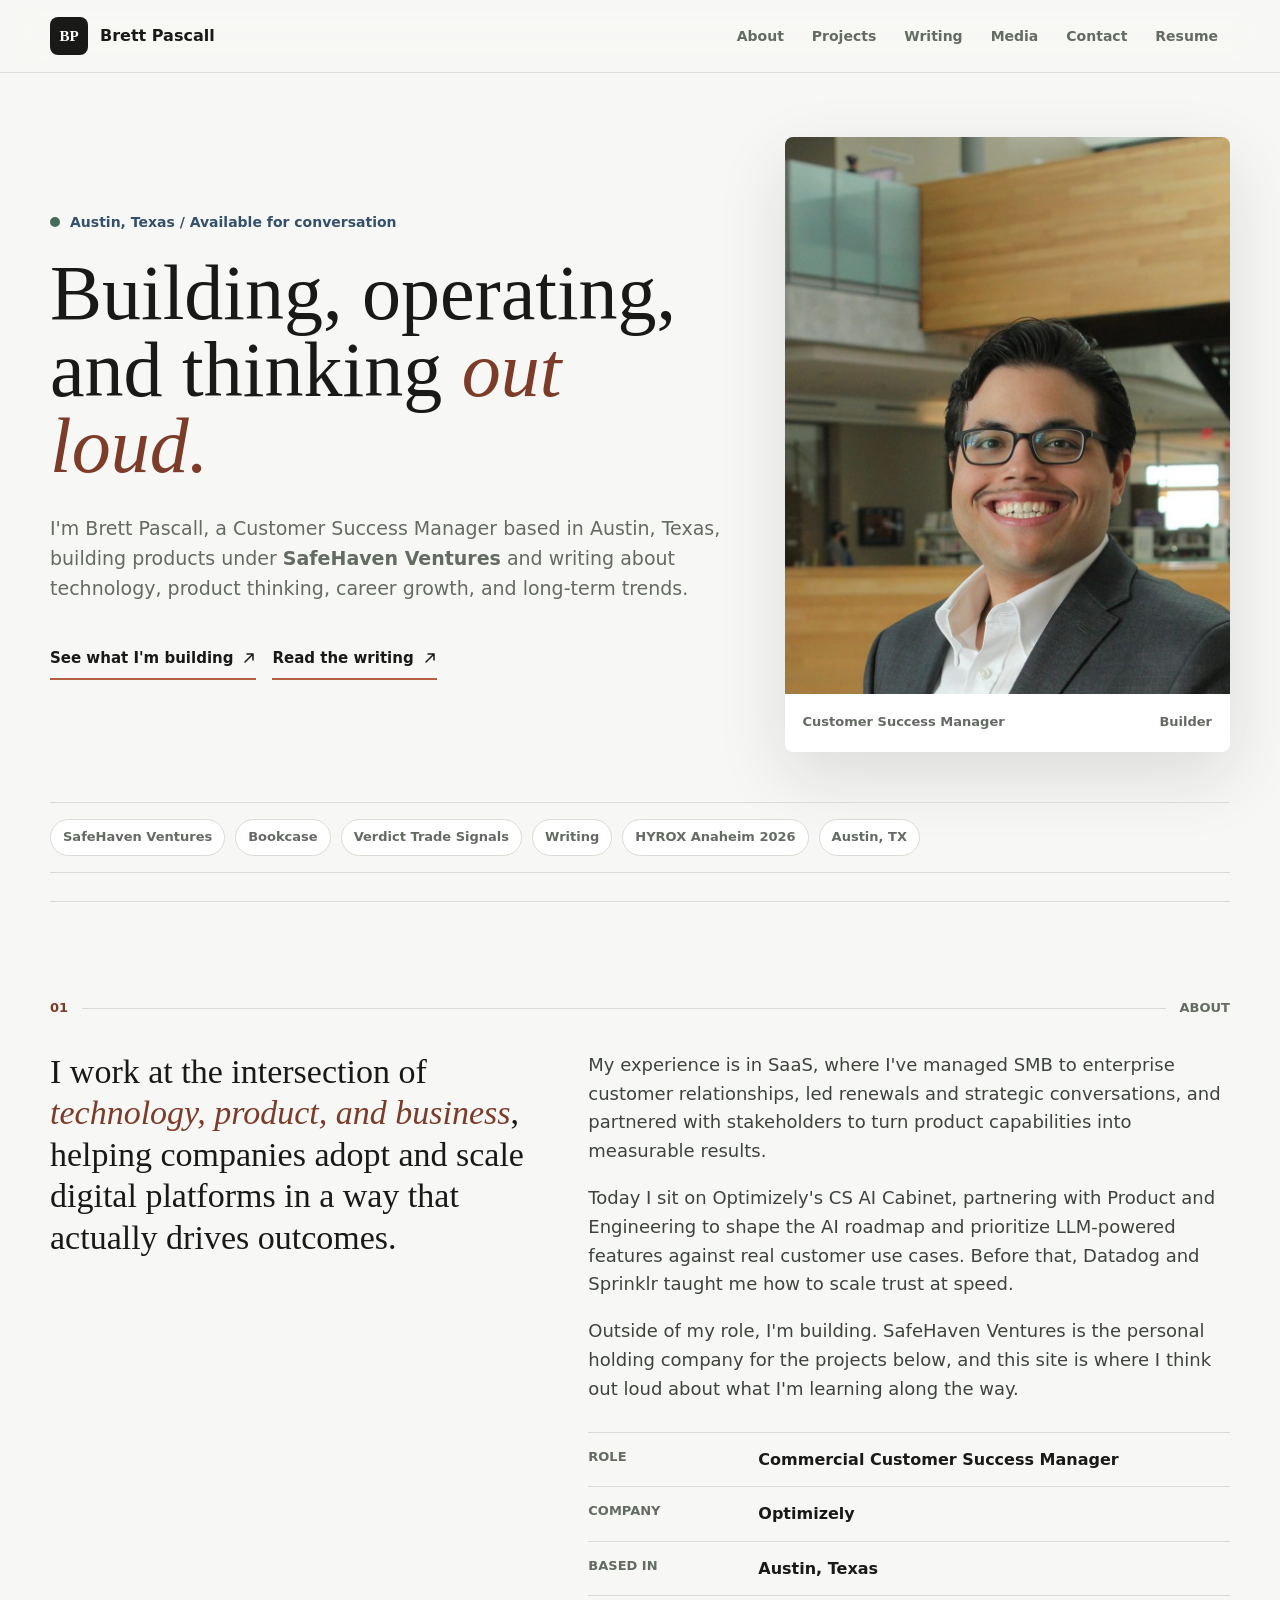
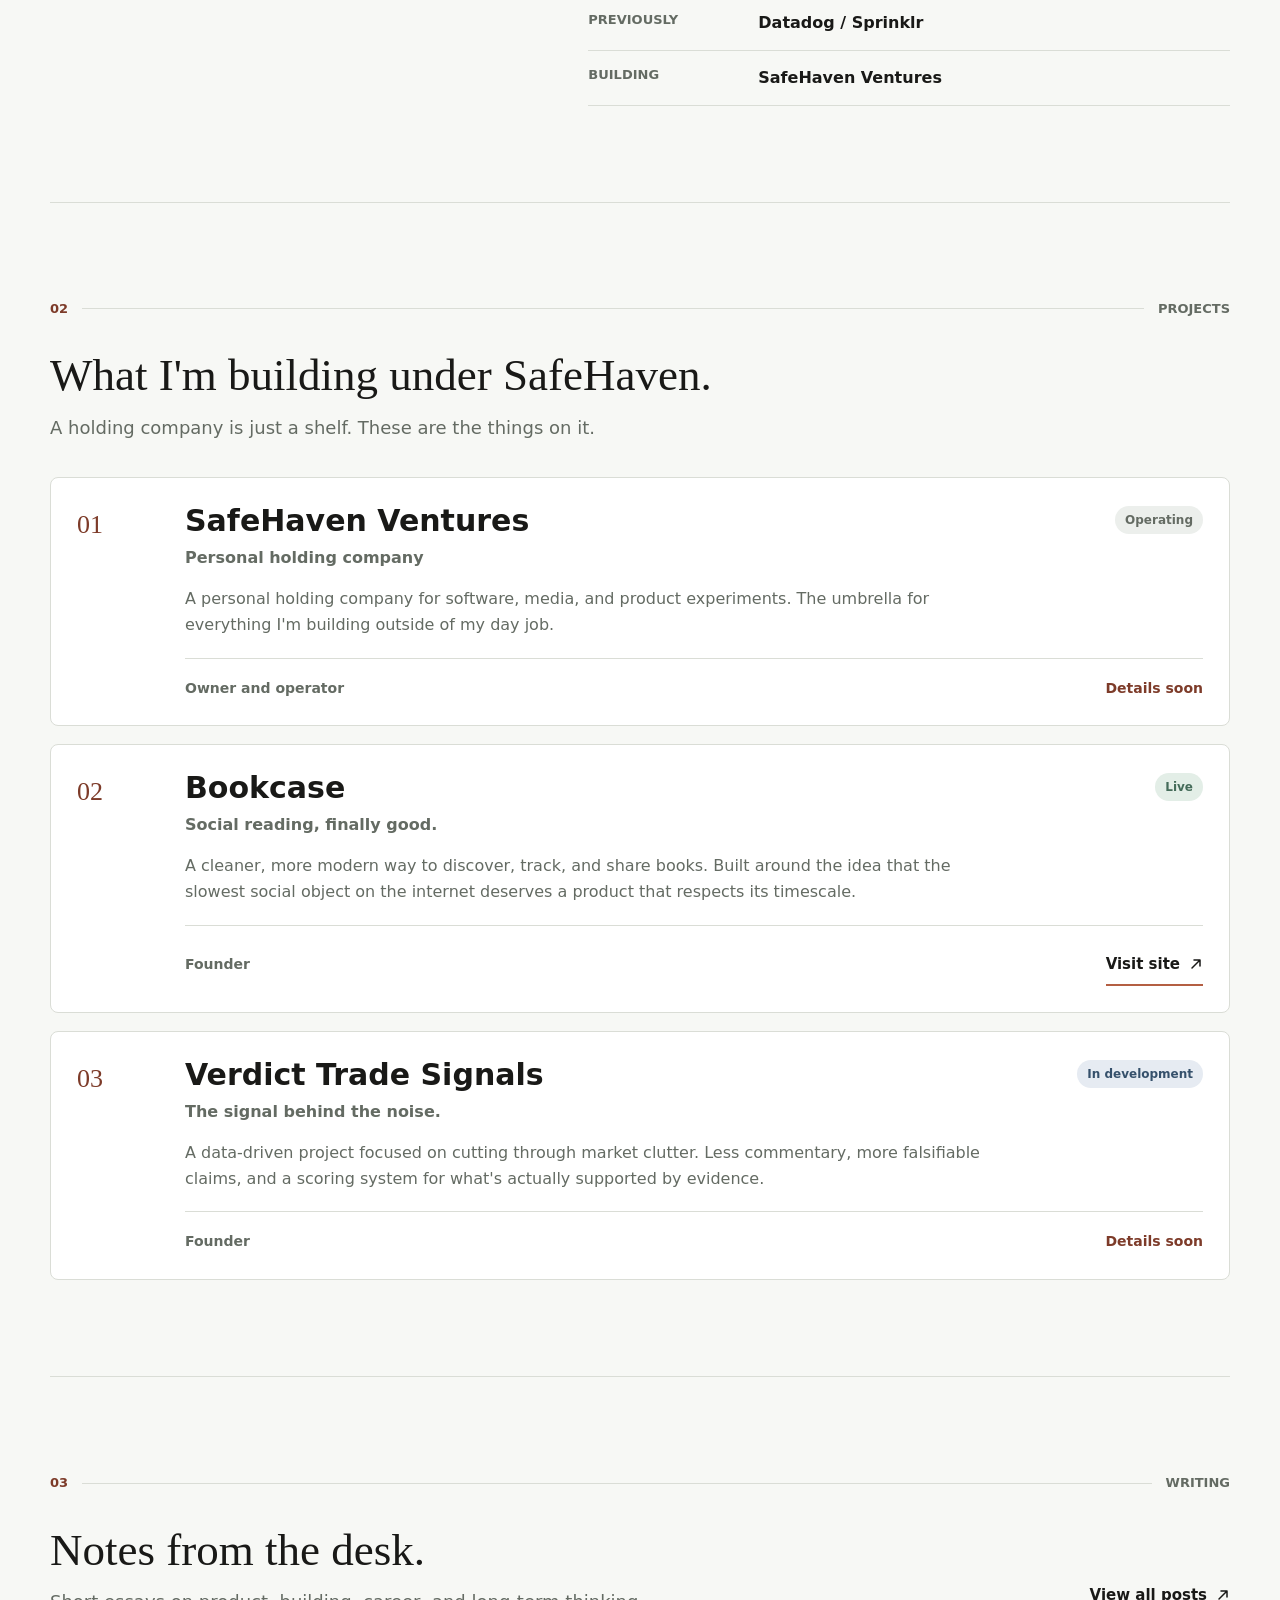
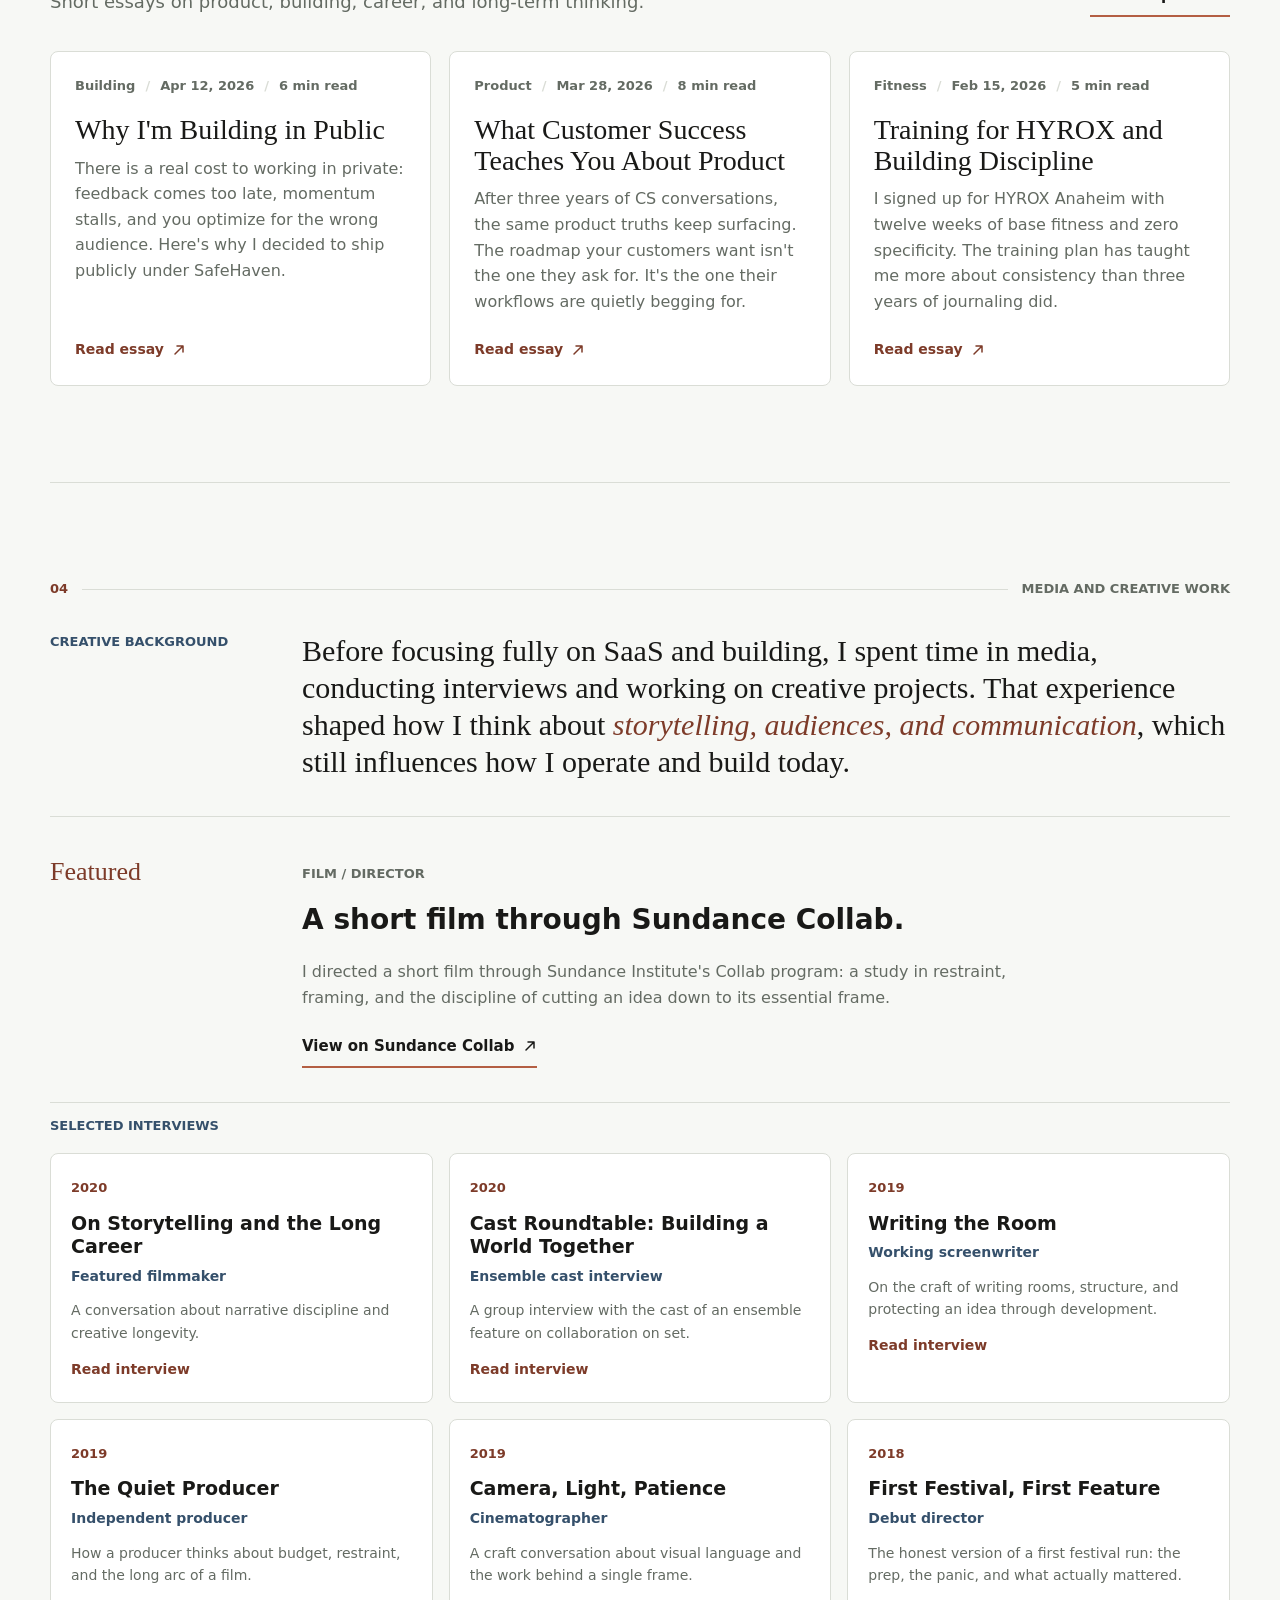
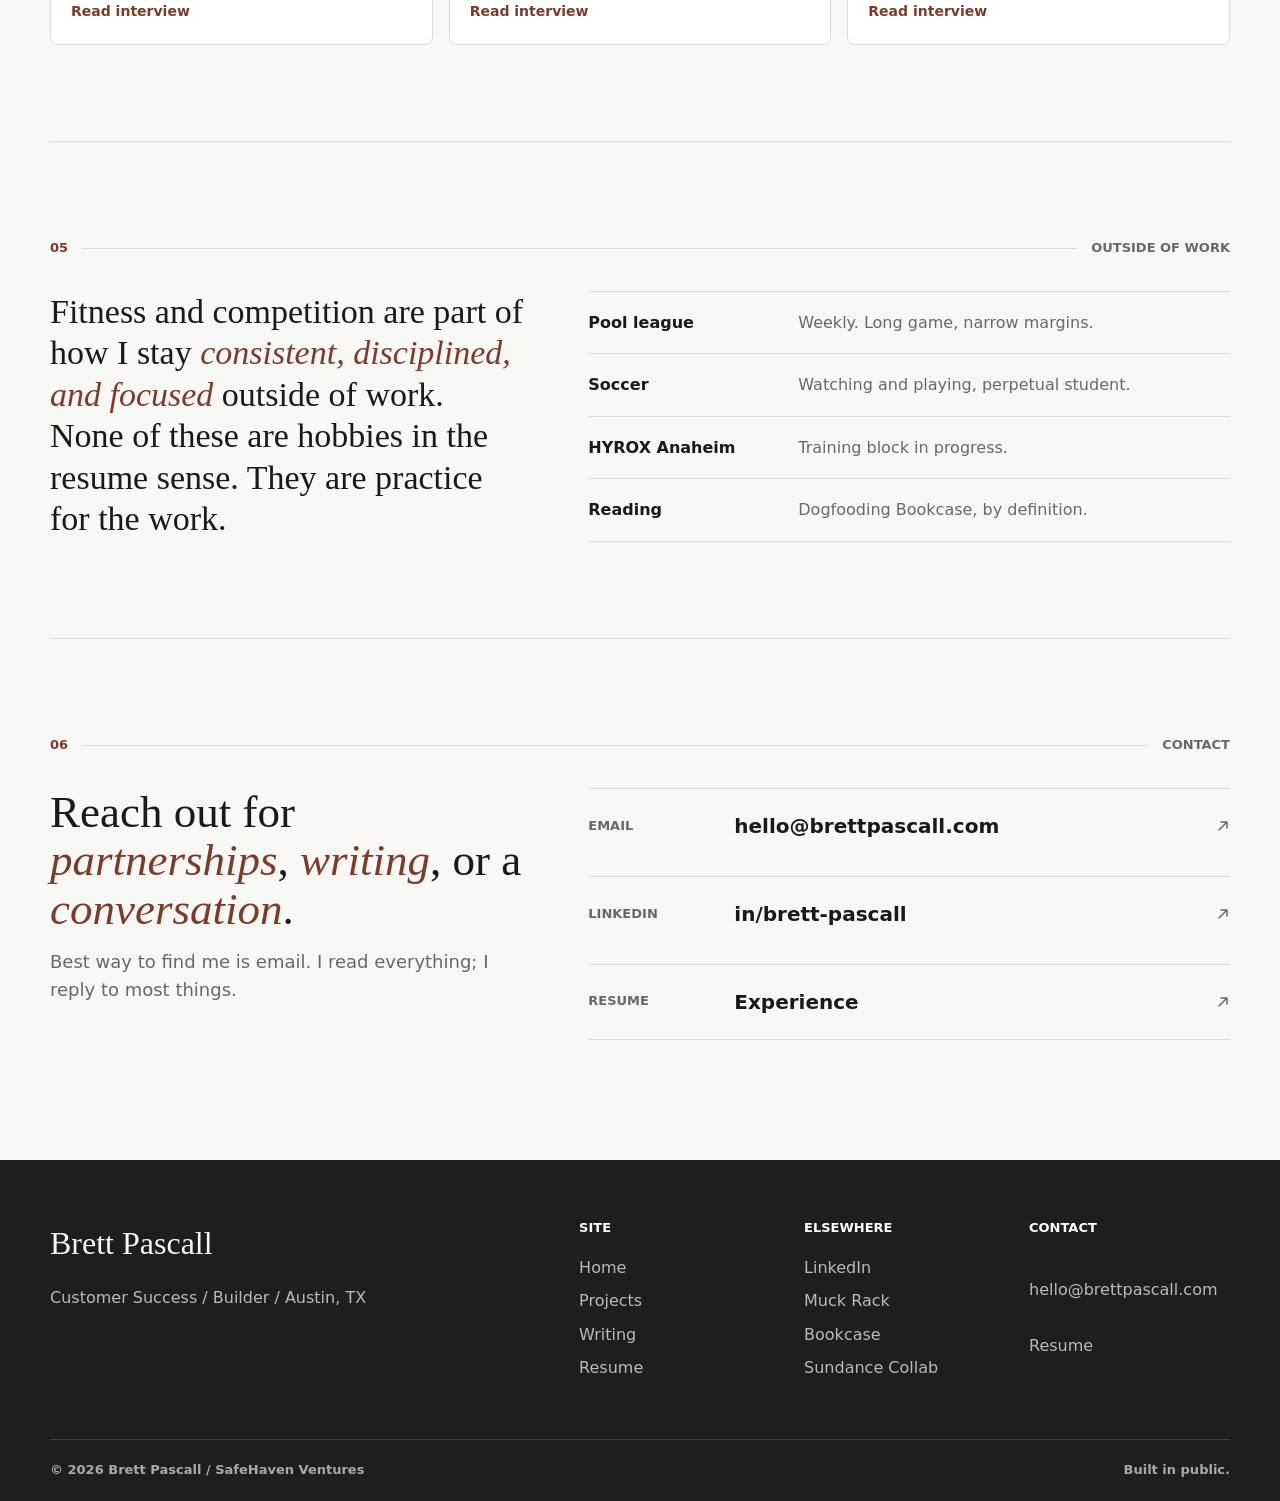
==== public/index.html @ 5b0db355 "fix portrait resume and blog workflow" ====
<!doctype html>
<html lang="en">
  <head>
    <meta charset="utf-8">
    <meta name="viewport" content="width=device-width, initial-scale=1">
    <title>Brett Pascall</title>
    <meta name="description" content="Brett Pascall is a Customer Success Manager, builder, and writer in Austin, Texas.">
    <link rel="canonical" href="https://brettpascall.com/">
    <meta property="og:title" content="Brett Pascall">
    <meta property="og:description" content="Building, operating, and thinking out loud.">
    <meta property="og:type" content="website">
    <meta property="og:url" content="https://brettpascall.com/">
    <meta property="og:image" content="https://brettpascall.com/assets/brett-portrait.jpg">
    <meta name="twitter:card" content="summary_large_image">
    <link rel="icon" href="data:image/svg+xml,%3Csvg xmlns='http://www.w3.org/2000/svg' viewBox='0 0 64 64'%3E%3Crect width='64' height='64' rx='14' fill='%231d1b18'/%3E%3Ctext x='32' y='39' text-anchor='middle' font-family='Georgia,serif' font-size='24' fill='%23fff'%3EBP%3C/text%3E%3C/svg%3E">
    <link rel="stylesheet" href="styles.css">
  </head>
  <body>
    <div id="app"></div>
    <script src="js/data.js"></script>
    <script src="js/site.js"></script>
  </body>
</html>
---- public/styles.css ----
:root {
  --bg: #f7f8f5;
  --ink: #191917;
  --muted: #646b63;
  --soft: #ecefec;
  --line: #daddd6;
  --surface: #ffffff;
  --accent: #b45f43;
  --accent-dark: #7d3b29;
  --green: #456c5a;
  --blue: #35506b;
  --shadow: 0 24px 70px rgba(25, 25, 23, 0.12);
  color-scheme: light;
}

* {
  box-sizing: border-box;
}

html {
  scroll-behavior: smooth;
}

body {
  margin: 0;
  background: var(--bg);
  color: var(--ink);
  font-family: Inter, ui-sans-serif, system-ui, -apple-system, BlinkMacSystemFont, "Segoe UI", sans-serif;
  font-size: 16px;
  line-height: 1.6;
  text-rendering: optimizeLegibility;
}

a {
  color: inherit;
  text-decoration: none;
}

img {
  display: block;
  max-width: 100%;
}

button {
  font: inherit;
}

em {
  color: var(--accent-dark);
  font-family: Georgia, "Times New Roman", serif;
  font-style: italic;
}

.site-nav {
  position: sticky;
  top: 0;
  z-index: 20;
  background: rgba(247, 248, 245, 0.88);
  border-bottom: 1px solid rgba(218, 221, 214, 0.86);
  backdrop-filter: blur(18px);
}

.site-nav__inner {
  width: min(1180px, calc(100% - 32px));
  min-height: 72px;
  margin: 0 auto;
  display: flex;
  align-items: center;
  justify-content: space-between;
  gap: 24px;
}

.brand {
  display: inline-flex;
  align-items: center;
  gap: 12px;
  font-weight: 800;
}

.brand__mark {
  width: 38px;
  height: 38px;
  display: grid;
  place-items: center;
  border-radius: 8px;
  background: var(--ink);
  color: white;
  font-family: Georgia, "Times New Roman", serif;
  font-size: 15px;
}

.brand__name {
  white-space: nowrap;
}

.site-nav__links {
  display: flex;
  align-items: center;
  justify-content: flex-end;
  gap: 4px;
  flex-wrap: wrap;
}

.site-nav__links a {
  min-height: 36px;
  display: inline-flex;
  align-items: center;
  border-radius: 8px;
  padding: 0 12px;
  color: var(--muted);
  font-size: 14px;
  font-weight: 700;
}

.site-nav__links a:hover,
.site-nav__links a:focus-visible {
  color: var(--ink);
  background: var(--soft);
  outline: none;
}

.hero {
  width: min(1180px, calc(100% - 32px));
  min-height: calc(100vh - 72px);
  margin: 0 auto;
  padding: 64px 0 28px;
  display: flex;
  flex-direction: column;
  justify-content: space-between;
  gap: 48px;
}

.hero__grid {
  display: grid;
  grid-template-columns: minmax(0, 1.1fr) minmax(300px, 0.72fr);
  gap: 54px;
  align-items: center;
}

.hero__copy {
  max-width: 760px;
}

.hero__eyebrow {
  display: inline-flex;
  align-items: center;
  gap: 10px;
  margin: 0 0 22px;
  color: var(--blue);
  font-size: 14px;
  font-weight: 800;
}

.hero__eyebrow span:first-child {
  width: 10px;
  height: 10px;
  border-radius: 999px;
  background: var(--green);
}

.hero h1 {
  margin: 0;
  max-width: 820px;
  font-family: Georgia, "Times New Roman", serif;
  font-size: 78px;
  line-height: 0.98;
  font-weight: 500;
}

.hero__sub {
  max-width: 680px;
  margin: 28px 0 0;
  color: var(--muted);
  font-size: 19px;
}

.hero__cta,
.project__foot,
.section__head--row {
  display: flex;
  align-items: center;
  gap: 16px;
  flex-wrap: wrap;
}

.hero__cta {
  margin-top: 34px;
}

.arrow-link {
  min-height: 42px;
  display: inline-flex;
  align-items: center;
  gap: 9px;
  border-bottom: 2px solid var(--accent);
  color: var(--ink);
  font-size: 15px;
  font-weight: 800;
}

.arrow-link svg {
  flex: 0 0 auto;
  transition: transform 150ms ease;
}

.arrow-link:hover svg,
.arrow-link:focus-visible svg {
  transform: translate(2px, -2px);
}

.portrait {
  margin: 0;
  border-radius: 8px;
  overflow: hidden;
  background: var(--surface);
  box-shadow: var(--shadow);
}

.portrait img {
  width: 100%;
  aspect-ratio: 4 / 5;
  object-fit: cover;
  object-position: center;
}

.portrait figcaption {
  min-height: 58px;
  display: flex;
  align-items: center;
  justify-content: space-between;
  gap: 12px;
  padding: 0 18px;
  color: var(--muted);
  font-size: 13px;
  font-weight: 800;
}

.hero__ticker {
  display: flex;
  align-items: center;
  gap: 10px;
  flex-wrap: wrap;
  border-top: 1px solid var(--line);
  border-bottom: 1px solid var(--line);
  padding: 16px 0;
}

.hero__ticker span {
  border-radius: 999px;
  background: var(--surface);
  border: 1px solid var(--line);
  padding: 7px 12px;
  color: var(--muted);
  font-size: 13px;
  font-weight: 800;
}

.section,
.page {
  width: min(1180px, calc(100% - 32px));
  margin: 0 auto;
}

.section {
  padding: 96px 0;
  border-top: 1px solid var(--line);
}

.section-label {
  display: grid;
  grid-template-columns: auto 1fr auto;
  align-items: center;
  gap: 14px;
  margin-bottom: 32px;
  color: var(--muted);
  font-size: 13px;
  font-weight: 900;
  text-transform: uppercase;
}

.section-label__index {
  color: var(--accent-dark);
}

.section-label__rule {
  height: 1px;
  background: var(--line);
}

.section__head {
  max-width: 780px;
  margin-bottom: 34px;
}

.section__head h2,
.contact h2 {
  margin: 0;
  font-family: Georgia, "Times New Roman", serif;
  font-size: 45px;
  line-height: 1.08;
  font-weight: 500;
}

.section__head p,
.contact p {
  margin: 14px 0 0;
  color: var(--muted);
  font-size: 18px;
}

.section__head--row {
  max-width: none;
  justify-content: space-between;
  align-items: flex-end;
}

.about__grid,
.outside__grid,
.contact__grid {
  display: grid;
  grid-template-columns: 0.85fr 1.15fr;
  gap: 64px;
}

.about__lede p,
.outside__lede p {
  margin: 0;
  font-family: Georgia, "Times New Roman", serif;
  font-size: 34px;
  line-height: 1.22;
}

.about__body p {
  margin: 0 0 18px;
  color: #3e433e;
  font-size: 18px;
}

.about__meta {
  margin: 28px 0 0;
  border-top: 1px solid var(--line);
}

.about__meta div {
  display: grid;
  grid-template-columns: 150px 1fr;
  gap: 20px;
  padding: 14px 0;
  border-bottom: 1px solid var(--line);
}

.about__meta dt {
  color: var(--muted);
  font-size: 13px;
  font-weight: 900;
  text-transform: uppercase;
}

.about__meta dd {
  margin: 0;
  font-weight: 700;
}

.projects__list {
  display: grid;
  gap: 18px;
}

.project {
  display: grid;
  grid-template-columns: 84px 1fr;
  gap: 24px;
  border: 1px solid var(--line);
  border-radius: 8px;
  background: var(--surface);
  padding: 26px;
}

.project__index {
  color: var(--accent-dark);
  font-family: Georgia, "Times New Roman", serif;
  font-size: 26px;
}

.project__head {
  display: flex;
  align-items: center;
  justify-content: space-between;
  gap: 16px;
  flex-wrap: wrap;
}

.project h3 {
  margin: 0;
  font-size: 30px;
  line-height: 1.1;
}

.project__tagline {
  margin: 8px 0 10px;
  color: var(--blue);
  font-weight: 900;
}

.project p {
  max-width: 820px;
  color: var(--muted);
}

.project__foot {
  justify-content: space-between;
  margin-top: 20px;
  padding-top: 18px;
  border-top: 1px solid var(--line);
  color: var(--muted);
  font-size: 14px;
  font-weight: 800;
}

.project__soon {
  color: var(--accent-dark);
}

.tag {
  display: inline-flex;
  align-items: center;
  min-height: 28px;
  border-radius: 999px;
  padding: 0 10px;
  background: var(--soft);
  color: var(--muted);
  font-size: 12px;
  font-weight: 900;
}

.tag--live {
  background: #e3eee7;
  color: var(--green);
}

.tag--wip {
  background: #e6ebf2;
  color: var(--blue);
}

.writing__list {
  display: grid;
  grid-template-columns: repeat(3, minmax(0, 1fr));
  gap: 18px;
}

.post-card {
  min-height: 300px;
  display: flex;
  flex-direction: column;
  border: 1px solid var(--line);
  border-radius: 8px;
  background: var(--surface);
  padding: 24px;
  transition: transform 160ms ease, box-shadow 160ms ease, border-color 160ms ease;
}

.post-card:hover,
.post-card:focus-visible {
  transform: translateY(-3px);
  border-color: rgba(180, 95, 67, 0.55);
  box-shadow: 0 18px 44px rgba(25, 25, 23, 0.11);
  outline: none;
}

.post-card__meta,
.post__meta,
.page__meta {
  display: flex;
  align-items: center;
  gap: 10px;
  flex-wrap: wrap;
  color: var(--muted);
  font-size: 13px;
  font-weight: 800;
}

.post-card__meta span:not(:last-child)::after,
.post__meta span:not(:last-child)::after,
.page__meta span:not(:last-child)::after {
  content: "/";
  margin-left: 10px;
  color: var(--line);
}

.post-card h3 {
  margin: 18px 0 10px;
  font-family: Georgia, "Times New Roman", serif;
  font-size: 28px;
  line-height: 1.1;
  font-weight: 500;
}

.post-card p {
  margin: 0;
  color: var(--muted);
}

.post-card__cta {
  display: inline-flex;
  align-items: center;
  gap: 8px;
  margin-top: auto;
  padding-top: 24px;
  color: var(--accent-dark);
  font-size: 14px;
  font-weight: 900;
}

.media__intro {
  display: grid;
  grid-template-columns: 220px 1fr;
  gap: 32px;
  margin-bottom: 36px;
}

.media__intro span,
.media__sublabel,
.media__eyebrow {
  color: var(--blue);
  font-size: 13px;
  font-weight: 900;
  text-transform: uppercase;
}

.media__intro p {
  margin: 0;
  font-family: Georgia, "Times New Roman", serif;
  font-size: 30px;
  line-height: 1.24;
}

.media__featured {
  display: grid;
  grid-template-columns: 220px 1fr;
  gap: 32px;
  border-top: 1px solid var(--line);
  border-bottom: 1px solid var(--line);
  padding: 34px 0;
}

.media__featured-mark {
  color: var(--accent-dark);
  font-family: Georgia, "Times New Roman", serif;
  font-size: 26px;
}

.media__featured h3 {
  margin: 4px 0 12px;
  font-size: 28px;
}

.media__featured p {
  max-width: 740px;
  color: var(--muted);
}

.media__grid {
  display: grid;
  grid-template-columns: repeat(3, minmax(0, 1fr));
  gap: 16px;
  margin-top: 16px;
}

.interview {
  border: 1px solid var(--line);
  border-radius: 8px;
  background: var(--surface);
  padding: 20px;
}

.interview span {
  color: var(--accent-dark);
  font-size: 13px;
  font-weight: 900;
}

.interview h4 {
  margin: 12px 0 6px;
  font-size: 19px;
  line-height: 1.25;
}

.interview p {
  margin: 0 0 12px;
  color: var(--muted);
  font-size: 14px;
}

.interview .interview__person {
  color: var(--blue);
  font-weight: 800;
}

.interview a {
  color: var(--accent-dark);
  font-size: 14px;
  font-weight: 900;
}

.outside__list {
  list-style: none;
  margin: 0;
  padding: 0;
  border-top: 1px solid var(--line);
}

.outside__list li {
  display: grid;
  grid-template-columns: 190px 1fr;
  gap: 20px;
  padding: 18px 0;
  border-bottom: 1px solid var(--line);
}

.outside__list span:first-child {
  font-weight: 900;
}

.outside__list span:last-child {
  color: var(--muted);
}

.contact {
  padding-bottom: 120px;
}

.contact__list {
  display: grid;
  gap: 12px;
}

.contact__list a {
  min-height: 76px;
  display: grid;
  grid-template-columns: 130px 1fr auto;
  align-items: center;
  gap: 16px;
  border-top: 1px solid var(--line);
  color: var(--muted);
}

.contact__list a:last-child {
  border-bottom: 1px solid var(--line);
}

.contact__list span {
  font-size: 13px;
  font-weight: 900;
  text-transform: uppercase;
}

.contact__list strong {
  color: var(--ink);
  font-size: 20px;
}

.page {
  min-height: 70vh;
  padding: 72px 0 110px;
}

.page__header,
.post__header {
  max-width: 860px;
  margin-bottom: 38px;
}

.page__crumb {
  margin: 0 0 18px;
  color: var(--muted);
  font-size: 14px;
  font-weight: 800;
}

.page__crumb a {
  color: var(--accent-dark);
}

.page__header h1,
.post__header h1 {
  margin: 0;
  font-family: Georgia, "Times New Roman", serif;
  font-size: 68px;
  line-height: 1;
  font-weight: 500;
}

.page__header > p:not(.page__crumb) {
  max-width: 720px;
  color: var(--muted);
  font-size: 20px;
}

.filters {
  display: flex;
  align-items: center;
  gap: 8px;
  flex-wrap: wrap;
  margin-bottom: 28px;
}

.filter {
  min-height: 38px;
  border: 1px solid var(--line);
  border-radius: 999px;
  background: var(--surface);
  color: var(--muted);
  padding: 0 14px;
  cursor: pointer;
  font-size: 14px;
  font-weight: 800;
}

.filter:hover,
.filter:focus-visible,
.filter.is-active {
  border-color: var(--accent);
  color: var(--ink);
  outline: none;
}

.filter.is-active {
  background: #fff4ef;
}

.post-list {
  display: grid;
  gap: 12px;
}

.post-row {
  display: grid;
  grid-template-columns: 150px 1fr 80px auto;
  align-items: center;
  gap: 24px;
  border: 1px solid var(--line);
  border-radius: 8px;
  background: var(--surface);
  padding: 22px;
}

.post-row:hover,
.post-row:focus-visible {
  border-color: rgba(180, 95, 67, 0.55);
  outline: none;
}

.post-row__date,
.post-row__time,
.post-row__main span {
  color: var(--muted);
  font-size: 13px;
  font-weight: 900;
}

.post-row__main h3 {
  margin: 4px 0 6px;
  font-size: 24px;
  line-height: 1.15;
}

.post-row__main p {
  margin: 0;
  color: var(--muted);
}

.page--post {
  max-width: 920px;
}

.page--resume {
  max-width: 1040px;
}

.resume-hero {
  max-width: 920px;
}

.resume-contact {
  display: flex;
  flex-wrap: wrap;
  gap: 10px;
  margin-top: 22px;
}

.resume-contact span,
.resume-contact a {
  display: inline-flex;
  align-items: center;
  min-height: 34px;
  border: 1px solid var(--line);
  border-radius: 999px;
  background: var(--surface);
  padding: 0 12px;
  color: var(--muted);
  font-size: 14px;
  font-weight: 800;
}

.resume-contact a:hover,
.resume-contact a:focus-visible {
  border-color: var(--accent);
  color: var(--ink);
  outline: none;
}

.resume-section {
  border-top: 1px solid var(--line);
  padding: 36px 0;
}

.resume-section h2 {
  margin: 0 0 22px;
  color: var(--accent-dark);
  font-size: 13px;
  font-weight: 900;
  letter-spacing: 0.08em;
  text-transform: uppercase;
}

.resume-timeline {
  display: grid;
  gap: 18px;
}

.resume-job,
.resume-card,
.resume-skills article {
  border: 1px solid var(--line);
  border-radius: 8px;
  background: var(--surface);
  padding: 22px;
}

.resume-job {
  display: grid;
  grid-template-columns: 1fr auto;
  gap: 18px 28px;
}

.resume-job h3,
.resume-card h3,
.resume-skills h3 {
  margin: 0;
  font-size: 22px;
  line-height: 1.2;
}

.resume-job p,
.resume-card p,
.resume-skills p {
  margin: 6px 0 0;
  color: var(--muted);
}

.resume-job__meta {
  display: flex;
  flex-direction: column;
  gap: 4px;
  min-width: 170px;
  color: var(--muted);
  font-size: 14px;
  font-weight: 800;
  text-align: right;
}

.resume-job ul {
  grid-column: 1 / -1;
  margin: 0;
  padding-left: 20px;
  color: #303530;
}

.resume-job li + li {
  margin-top: 8px;
}

.resume-grid {
  display: grid;
  grid-template-columns: 1fr 1fr;
  gap: 22px;
}

.resume-grid .resume-card + .resume-card {
  margin-top: 12px;
}

.resume-skills {
  display: grid;
  grid-template-columns: repeat(3, minmax(0, 1fr));
  gap: 14px;
}

.post__header {
  margin-left: auto;
  margin-right: auto;
  text-align: center;
}

.post__meta {
  justify-content: center;
  margin-top: 18px;
}

.post__body {
  border-top: 1px solid var(--line);
  border-bottom: 1px solid var(--line);
  padding: 42px 0;
}

.post__body p {
  max-width: 720px;
  margin: 0 auto 24px;
  color: #303530;
  font-family: Georgia, "Times New Roman", serif;
  font-size: 21px;
  line-height: 1.75;
}

.post__body .post__lede {
  color: var(--accent-dark);
  font-size: 25px;
  line-height: 1.48;
}

.post__signoff {
  max-width: 720px;
  margin: 36px auto 0;
  color: var(--muted);
  font-weight: 900;
}

.post__more {
  padding-top: 60px;
}

.site-footer {
  background: #1d1f1c;
  color: #f7f8f5;
}

.site-footer__inner {
  width: min(1180px, calc(100% - 32px));
  margin: 0 auto;
  padding: 58px 0;
  display: grid;
  grid-template-columns: 0.85fr 1.15fr;
  gap: 48px;
}

.site-footer__name {
  font-family: Georgia, "Times New Roman", serif;
  font-size: 32px;
}

.site-footer__role,
.site-footer__col a {
  color: rgba(247, 248, 245, 0.72);
}

.site-footer__cols {
  display: grid;
  grid-template-columns: repeat(3, minmax(0, 1fr));
  gap: 24px;
}

.site-footer__col {
  display: grid;
  gap: 8px;
}

.site-footer__label {
  margin-bottom: 8px;
  color: white;
  font-size: 13px;
  font-weight: 900;
  text-transform: uppercase;
}

.site-footer__col a:hover,
.site-footer__col a:focus-visible {
  color: white;
  outline: none;
}

.site-footer__base {
  width: min(1180px, calc(100% - 32px));
  margin: 0 auto;
  display: flex;
  align-items: center;
  justify-content: space-between;
  gap: 18px;
  border-top: 1px solid rgba(247, 248, 245, 0.16);
  padding: 20px 0;
  color: rgba(247, 248, 245, 0.64);
  font-size: 13px;
  font-weight: 800;
}

@media (max-width: 920px) {
  .site-nav__inner {
    min-height: auto;
    padding: 14px 0;
    align-items: flex-start;
    flex-direction: column;
  }

  .site-nav__links {
    justify-content: flex-start;
  }

  .hero {
    min-height: auto;
    padding-top: 42px;
  }

  .hero__grid,
  .about__grid,
  .outside__grid,
  .contact__grid,
  .media__intro,
  .media__featured,
  .site-footer__inner {
    grid-template-columns: 1fr;
    gap: 34px;
  }

  .hero h1 {
    font-size: 54px;
  }

  .writing__list,
  .media__grid,
  .resume-grid,
  .resume-skills,
  .site-footer__cols {
    grid-template-columns: 1fr;
  }

  .resume-job {
    grid-template-columns: 1fr;
  }

  .resume-job__meta {
    min-width: 0;
    text-align: left;
  }

  .post-row {
    grid-template-columns: 1fr auto;
  }

  .post-row__date,
  .post-row__time {
    grid-column: 1 / -1;
  }
}

@media (max-width: 620px) {
  body {
    font-size: 15px;
  }

  .site-nav__links a {
    padding: 0 9px;
  }

  .hero h1,
  .page__header h1,
  .post__header h1 {
    font-size: 42px;
    line-height: 1.04;
  }

  .hero__sub,
  .section__head p,
  .contact p,
  .page__header > p:not(.page__crumb) {
    font-size: 17px;
  }

  .section {
    padding: 68px 0;
  }

  .section__head h2,
  .contact h2 {
    font-size: 34px;
  }

  .about__lede p,
  .outside__lede p,
  .media__intro p {
    font-size: 25px;
  }

  .project {
    grid-template-columns: 1fr;
    padding: 20px;
  }

  .project__index {
    font-size: 20px;
  }

  .contact__list a {
    grid-template-columns: 1fr auto;
    padding: 14px 0;
  }

  .contact__list span {
    grid-column: 1 / -1;
  }

  .contact__list strong {
    font-size: 17px;
    overflow-wrap: anywhere;
  }

  .about__meta div,
  .outside__list li {
    grid-template-columns: 1fr;
    gap: 4px;
  }

  .post__body p {
    font-size: 19px;
  }

  .site-footer__base {
    align-items: flex-start;
    flex-direction: column;
  }
}
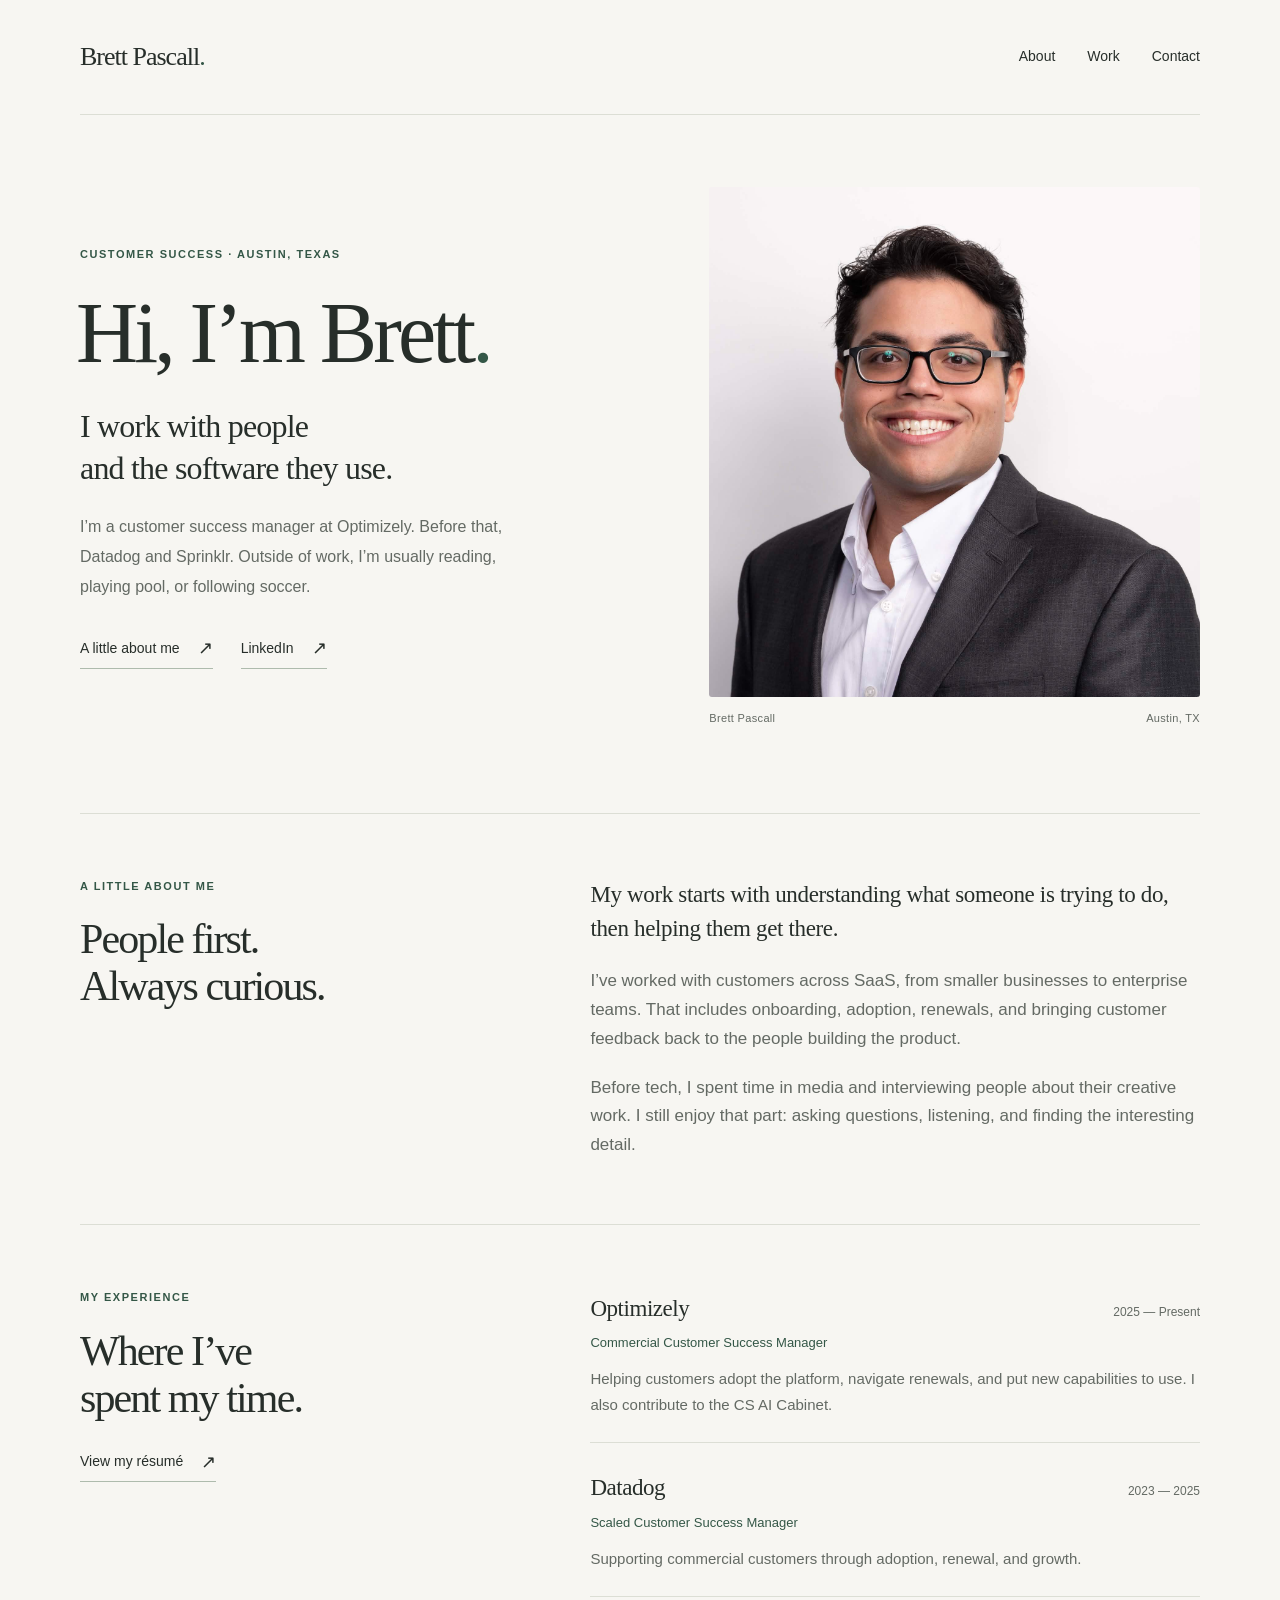
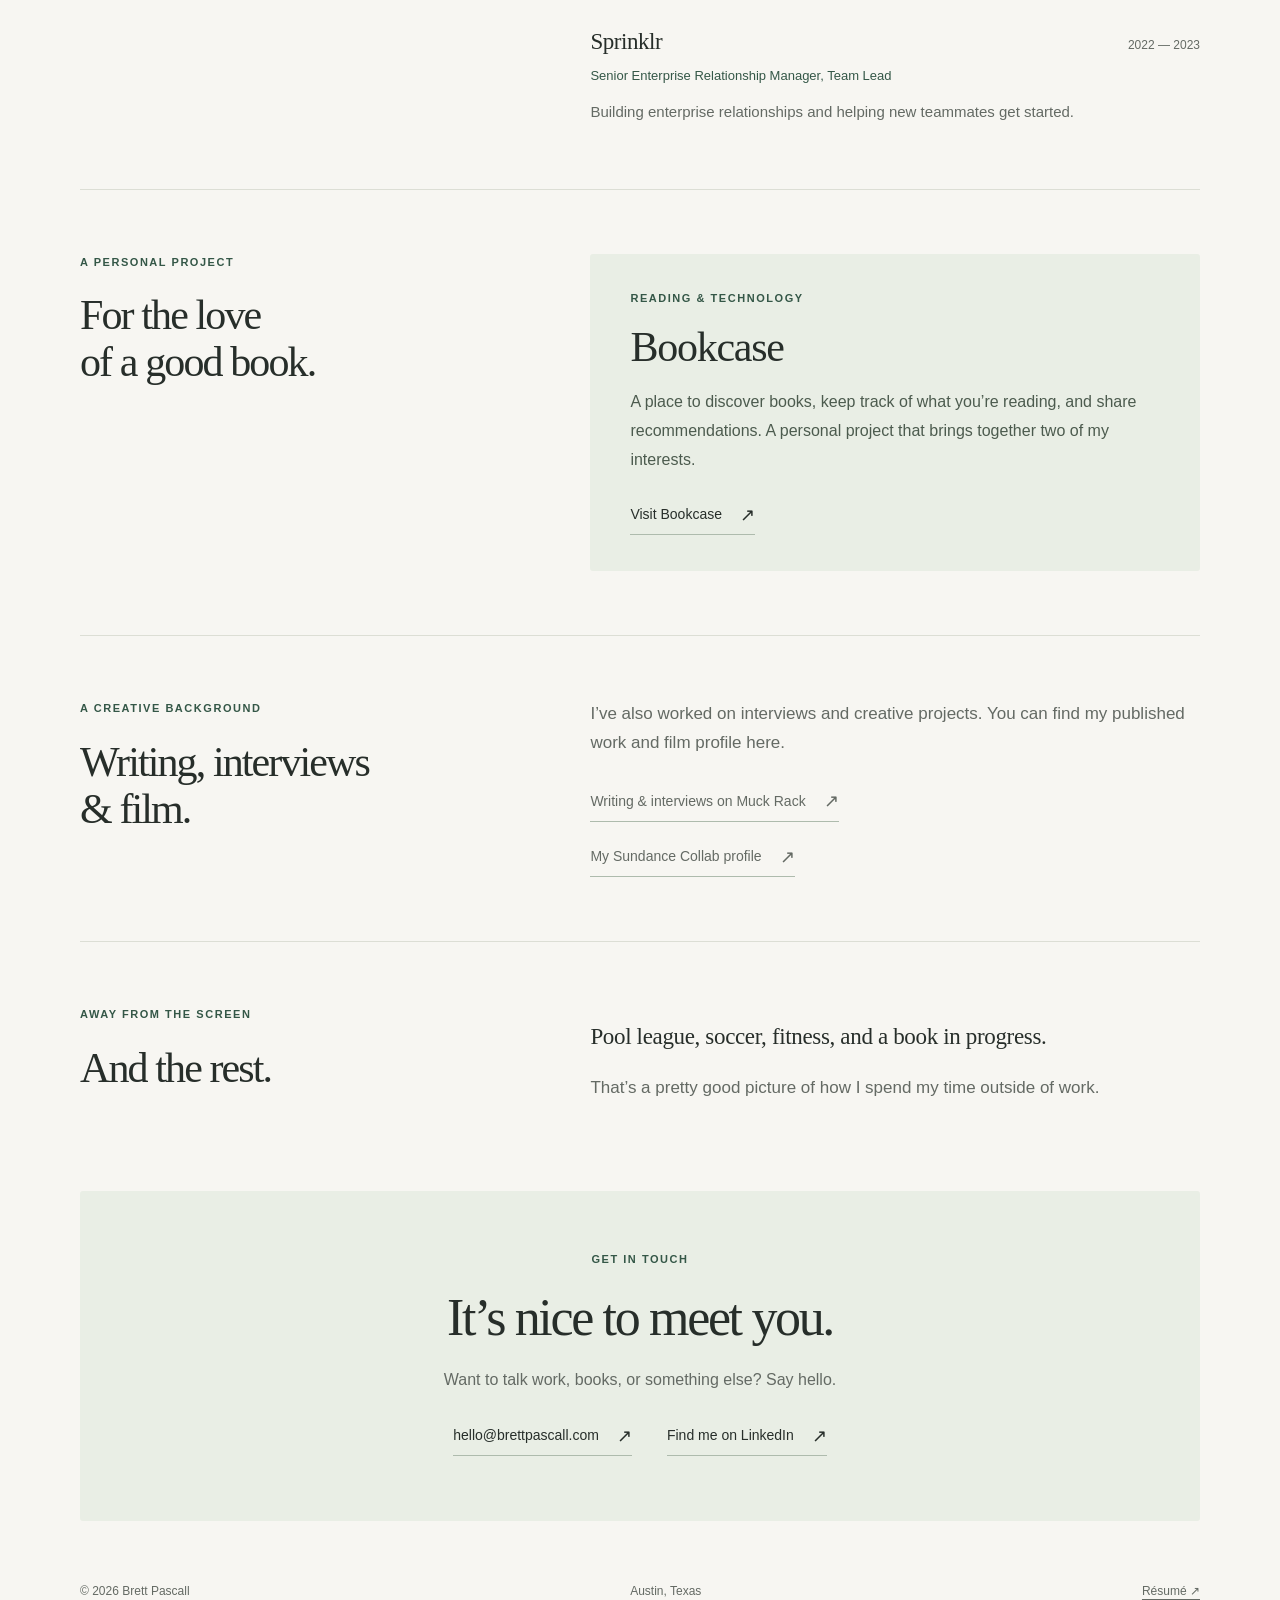
==== commit 4d36f5d3: "Redesign personal site around portrait and completed work" ====
--- a/public/index.html
+++ b/public/index.html
@@ -4,20 +4,20 @@
     <meta charset="utf-8">
     <meta name="viewport" content="width=device-width, initial-scale=1">
     <title>Brett Pascall</title>
-    <meta name="description" content="Brett Pascall is a Customer Success Manager, builder, and writer in Austin, Texas.">
+    <meta name="description" content="Meet Brett Pascall, a customer success manager in Austin, Texas. Experience, personal projects, and a creative background.">
     <link rel="canonical" href="https://brettpascall.com/">
     <meta property="og:title" content="Brett Pascall">
-    <meta property="og:description" content="Building, operating, and thinking out loud.">
+    <meta property="og:description" content="Customer success, a creative background, and life in Austin, Texas.">
     <meta property="og:type" content="website">
     <meta property="og:url" content="https://brettpascall.com/">
-    <meta property="og:image" content="https://brettpascall.com/assets/brett-portrait.jpg">
+    <meta property="og:image" content="https://brettpascall.com/assets/brett-pascall.jpg">
     <meta name="twitter:card" content="summary_large_image">
     <link rel="icon" href="data:image/svg+xml,%3Csvg xmlns='http://www.w3.org/2000/svg' viewBox='0 0 64 64'%3E%3Crect width='64' height='64' rx='14' fill='%231d1b18'/%3E%3Ctext x='32' y='39' text-anchor='middle' font-family='Georgia,serif' font-size='24' fill='%23fff'%3EBP%3C/text%3E%3C/svg%3E">
-    <link rel="stylesheet" href="styles.css">
+    <link rel="stylesheet" href="styles.css?v=20261107">
   </head>
   <body>
-    <div id="app"></div>
-    <script src="js/data.js"></script>
-    <script src="js/site.js"></script>
+    <div id="app"></div><noscript><main><h1>Brett Pascall</h1><p>Customer success manager in Austin, Texas.</p><p><a href="mailto:hello@brettpascall.com">Get in touch</a> or <a href="https://www.linkedin.com/in/brett-pascall/">find me on LinkedIn</a>.</p><p>Enable JavaScript to view the full site.</p></main></noscript>
+    <script src="js/data.js?v=20261107"></script>
+    <script src="js/site.js?v=20261107"></script>
   </body>
 </html>
--- a/public/styles.css
+++ b/public/styles.css
@@ -1,1140 +1,9 @@
-:root {
-  --bg: #f7f8f5;
-  --ink: #191917;
-  --muted: #646b63;
-  --soft: #ecefec;
-  --line: #daddd6;
-  --surface: #ffffff;
-  --accent: #b45f43;
-  --accent-dark: #7d3b29;
-  --green: #456c5a;
-  --blue: #35506b;
-  --shadow: 0 24px 70px rgba(25, 25, 23, 0.12);
-  color-scheme: light;
-}
-
-* {
-  box-sizing: border-box;
-}
-
-html {
-  scroll-behavior: smooth;
-}
-
-body {
-  margin: 0;
-  background: var(--bg);
-  color: var(--ink);
-  font-family: Inter, ui-sans-serif, system-ui, -apple-system, BlinkMacSystemFont, "Segoe UI", sans-serif;
-  font-size: 16px;
-  line-height: 1.6;
-  text-rendering: optimizeLegibility;
-}
-
-a {
-  color: inherit;
-  text-decoration: none;
-}
-
-img {
-  display: block;
-  max-width: 100%;
-}
-
-button {
-  font: inherit;
-}
-
-em {
-  color: var(--accent-dark);
-  font-family: Georgia, "Times New Roman", serif;
-  font-style: italic;
-}
-
-.site-nav {
-  position: sticky;
-  top: 0;
-  z-index: 20;
-  background: rgba(247, 248, 245, 0.88);
-  border-bottom: 1px solid rgba(218, 221, 214, 0.86);
-  backdrop-filter: blur(18px);
-}
-
-.site-nav__inner {
-  width: min(1180px, calc(100% - 32px));
-  min-height: 72px;
-  margin: 0 auto;
-  display: flex;
-  align-items: center;
-  justify-content: space-between;
-  gap: 24px;
-}
-
-.brand {
-  display: inline-flex;
-  align-items: center;
-  gap: 12px;
-  font-weight: 800;
-}
-
-.brand__mark {
-  width: 38px;
-  height: 38px;
-  display: grid;
-  place-items: center;
-  border-radius: 8px;
-  background: var(--ink);
-  color: white;
-  font-family: Georgia, "Times New Roman", serif;
-  font-size: 15px;
-}
-
-.brand__name {
-  white-space: nowrap;
-}
-
-.site-nav__links {
-  display: flex;
-  align-items: center;
-  justify-content: flex-end;
-  gap: 4px;
-  flex-wrap: wrap;
-}
-
-.site-nav__links a {
-  min-height: 36px;
-  display: inline-flex;
-  align-items: center;
-  border-radius: 8px;
-  padding: 0 12px;
-  color: var(--muted);
-  font-size: 14px;
-  font-weight: 700;
-}
-
-.site-nav__links a:hover,
-.site-nav__links a:focus-visible {
-  color: var(--ink);
-  background: var(--soft);
-  outline: none;
-}
-
-.hero {
-  width: min(1180px, calc(100% - 32px));
-  min-height: calc(100vh - 72px);
-  margin: 0 auto;
-  padding: 64px 0 28px;
-  display: flex;
-  flex-direction: column;
-  justify-content: space-between;
-  gap: 48px;
-}
-
-.hero__grid {
-  display: grid;
-  grid-template-columns: minmax(0, 1.1fr) minmax(300px, 0.72fr);
-  gap: 54px;
-  align-items: center;
-}
-
-.hero__copy {
-  max-width: 760px;
-}
-
-.hero__eyebrow {
-  display: inline-flex;
-  align-items: center;
-  gap: 10px;
-  margin: 0 0 22px;
-  color: var(--blue);
-  font-size: 14px;
-  font-weight: 800;
-}
-
-.hero__eyebrow span:first-child {
-  width: 10px;
-  height: 10px;
-  border-radius: 999px;
-  background: var(--green);
-}
-
-.hero h1 {
-  margin: 0;
-  max-width: 820px;
-  font-family: Georgia, "Times New Roman", serif;
-  font-size: 78px;
-  line-height: 0.98;
-  font-weight: 500;
-}
-
-.hero__sub {
-  max-width: 680px;
-  margin: 28px 0 0;
-  color: var(--muted);
-  font-size: 19px;
-}
-
-.hero__cta,
-.project__foot,
-.section__head--row {
-  display: flex;
-  align-items: center;
-  gap: 16px;
-  flex-wrap: wrap;
-}
-
-.hero__cta {
-  margin-top: 34px;
-}
-
-.arrow-link {
-  min-height: 42px;
-  display: inline-flex;
-  align-items: center;
-  gap: 9px;
-  border-bottom: 2px solid var(--accent);
-  color: var(--ink);
-  font-size: 15px;
-  font-weight: 800;
-}
-
-.arrow-link svg {
-  flex: 0 0 auto;
-  transition: transform 150ms ease;
-}
-
-.arrow-link:hover svg,
-.arrow-link:focus-visible svg {
-  transform: translate(2px, -2px);
-}
-
-.portrait {
-  margin: 0;
-  border-radius: 8px;
-  overflow: hidden;
-  background: var(--surface);
-  box-shadow: var(--shadow);
-}
-
-.portrait img {
-  width: 100%;
-  aspect-ratio: 4 / 5;
-  object-fit: cover;
-  object-position: center;
-}
-
-.portrait figcaption {
-  min-height: 58px;
-  display: flex;
-  align-items: center;
-  justify-content: space-between;
-  gap: 12px;
-  padding: 0 18px;
-  color: var(--muted);
-  font-size: 13px;
-  font-weight: 800;
-}
-
-.hero__ticker {
-  display: flex;
-  align-items: center;
-  gap: 10px;
-  flex-wrap: wrap;
-  border-top: 1px solid var(--line);
-  border-bottom: 1px solid var(--line);
-  padding: 16px 0;
-}
-
-.hero__ticker span {
-  border-radius: 999px;
-  background: var(--surface);
-  border: 1px solid var(--line);
-  padding: 7px 12px;
-  color: var(--muted);
-  font-size: 13px;
-  font-weight: 800;
-}
-
-.section,
-.page {
-  width: min(1180px, calc(100% - 32px));
-  margin: 0 auto;
-}
-
-.section {
-  padding: 96px 0;
-  border-top: 1px solid var(--line);
-}
-
-.section-label {
-  display: grid;
-  grid-template-columns: auto 1fr auto;
-  align-items: center;
-  gap: 14px;
-  margin-bottom: 32px;
-  color: var(--muted);
-  font-size: 13px;
-  font-weight: 900;
-  text-transform: uppercase;
-}
-
-.section-label__index {
-  color: var(--accent-dark);
-}
-
-.section-label__rule {
-  height: 1px;
-  background: var(--line);
-}
-
-.section__head {
-  max-width: 780px;
-  margin-bottom: 34px;
-}
-
-.section__head h2,
-.contact h2 {
-  margin: 0;
-  font-family: Georgia, "Times New Roman", serif;
-  font-size: 45px;
-  line-height: 1.08;
-  font-weight: 500;
-}
-
-.section__head p,
-.contact p {
-  margin: 14px 0 0;
-  color: var(--muted);
-  font-size: 18px;
-}
-
-.section__head--row {
-  max-width: none;
-  justify-content: space-between;
-  align-items: flex-end;
-}
-
-.about__grid,
-.outside__grid,
-.contact__grid {
-  display: grid;
-  grid-template-columns: 0.85fr 1.15fr;
-  gap: 64px;
-}
-
-.about__lede p,
-.outside__lede p {
-  margin: 0;
-  font-family: Georgia, "Times New Roman", serif;
-  font-size: 34px;
-  line-height: 1.22;
-}
-
-.about__body p {
-  margin: 0 0 18px;
-  color: #3e433e;
-  font-size: 18px;
-}
-
-.about__meta {
-  margin: 28px 0 0;
-  border-top: 1px solid var(--line);
-}
-
-.about__meta div {
-  display: grid;
-  grid-template-columns: 150px 1fr;
-  gap: 20px;
-  padding: 14px 0;
-  border-bottom: 1px solid var(--line);
-}
-
-.about__meta dt {
-  color: var(--muted);
-  font-size: 13px;
-  font-weight: 900;
-  text-transform: uppercase;
-}
-
-.about__meta dd {
-  margin: 0;
-  font-weight: 700;
-}
-
-.projects__list {
-  display: grid;
-  gap: 18px;
-}
-
-.project {
-  display: grid;
-  grid-template-columns: 84px 1fr;
-  gap: 24px;
-  border: 1px solid var(--line);
-  border-radius: 8px;
-  background: var(--surface);
-  padding: 26px;
-}
-
-.project__index {
-  color: var(--accent-dark);
-  font-family: Georgia, "Times New Roman", serif;
-  font-size: 26px;
-}
-
-.project__head {
-  display: flex;
-  align-items: center;
-  justify-content: space-between;
-  gap: 16px;
-  flex-wrap: wrap;
-}
-
-.project h3 {
-  margin: 0;
-  font-size: 30px;
-  line-height: 1.1;
-}
-
-.project__tagline {
-  margin: 8px 0 10px;
-  color: var(--blue);
-  font-weight: 900;
-}
-
-.project p {
-  max-width: 820px;
-  color: var(--muted);
-}
-
-.project__foot {
-  justify-content: space-between;
-  margin-top: 20px;
-  padding-top: 18px;
-  border-top: 1px solid var(--line);
-  color: var(--muted);
-  font-size: 14px;
-  font-weight: 800;
-}
-
-.project__soon {
-  color: var(--accent-dark);
-}
-
-.tag {
-  display: inline-flex;
-  align-items: center;
-  min-height: 28px;
-  border-radius: 999px;
-  padding: 0 10px;
-  background: var(--soft);
-  color: var(--muted);
-  font-size: 12px;
-  font-weight: 900;
-}
-
-.tag--live {
-  background: #e3eee7;
-  color: var(--green);
-}
-
-.tag--wip {
-  background: #e6ebf2;
-  color: var(--blue);
-}
-
-.writing__list {
-  display: grid;
-  grid-template-columns: repeat(3, minmax(0, 1fr));
-  gap: 18px;
-}
-
-.post-card {
-  min-height: 300px;
-  display: flex;
-  flex-direction: column;
-  border: 1px solid var(--line);
-  border-radius: 8px;
-  background: var(--surface);
-  padding: 24px;
-  transition: transform 160ms ease, box-shadow 160ms ease, border-color 160ms ease;
-}
-
-.post-card:hover,
-.post-card:focus-visible {
-  transform: translateY(-3px);
-  border-color: rgba(180, 95, 67, 0.55);
-  box-shadow: 0 18px 44px rgba(25, 25, 23, 0.11);
-  outline: none;
-}
-
-.post-card__meta,
-.post__meta,
-.page__meta {
-  display: flex;
-  align-items: center;
-  gap: 10px;
-  flex-wrap: wrap;
-  color: var(--muted);
-  font-size: 13px;
-  font-weight: 800;
-}
-
-.post-card__meta span:not(:last-child)::after,
-.post__meta span:not(:last-child)::after,
-.page__meta span:not(:last-child)::after {
-  content: "/";
-  margin-left: 10px;
-  color: var(--line);
-}
-
-.post-card h3 {
-  margin: 18px 0 10px;
-  font-family: Georgia, "Times New Roman", serif;
-  font-size: 28px;
-  line-height: 1.1;
-  font-weight: 500;
-}
-
-.post-card p {
-  margin: 0;
-  color: var(--muted);
-}
-
-.post-card__cta {
-  display: inline-flex;
-  align-items: center;
-  gap: 8px;
-  margin-top: auto;
-  padding-top: 24px;
-  color: var(--accent-dark);
-  font-size: 14px;
-  font-weight: 900;
-}
-
-.media__intro {
-  display: grid;
-  grid-template-columns: 220px 1fr;
-  gap: 32px;
-  margin-bottom: 36px;
-}
-
-.media__intro span,
-.media__sublabel,
-.media__eyebrow {
-  color: var(--blue);
-  font-size: 13px;
-  font-weight: 900;
-  text-transform: uppercase;
-}
-
-.media__intro p {
-  margin: 0;
-  font-family: Georgia, "Times New Roman", serif;
-  font-size: 30px;
-  line-height: 1.24;
-}
-
-.media__featured {
-  display: grid;
-  grid-template-columns: 220px 1fr;
-  gap: 32px;
-  border-top: 1px solid var(--line);
-  border-bottom: 1px solid var(--line);
-  padding: 34px 0;
-}
-
-.media__featured-mark {
-  color: var(--accent-dark);
-  font-family: Georgia, "Times New Roman", serif;
-  font-size: 26px;
-}
-
-.media__featured h3 {
-  margin: 4px 0 12px;
-  font-size: 28px;
-}
-
-.media__featured p {
-  max-width: 740px;
-  color: var(--muted);
-}
-
-.media__grid {
-  display: grid;
-  grid-template-columns: repeat(3, minmax(0, 1fr));
-  gap: 16px;
-  margin-top: 16px;
-}
-
-.interview {
-  border: 1px solid var(--line);
-  border-radius: 8px;
-  background: var(--surface);
-  padding: 20px;
-}
-
-.interview span {
-  color: var(--accent-dark);
-  font-size: 13px;
-  font-weight: 900;
-}
-
-.interview h4 {
-  margin: 12px 0 6px;
-  font-size: 19px;
-  line-height: 1.25;
-}
-
-.interview p {
-  margin: 0 0 12px;
-  color: var(--muted);
-  font-size: 14px;
-}
-
-.interview .interview__person {
-  color: var(--blue);
-  font-weight: 800;
-}
-
-.interview a {
-  color: var(--accent-dark);
-  font-size: 14px;
-  font-weight: 900;
-}
-
-.outside__list {
-  list-style: none;
-  margin: 0;
-  padding: 0;
-  border-top: 1px solid var(--line);
-}
-
-.outside__list li {
-  display: grid;
-  grid-template-columns: 190px 1fr;
-  gap: 20px;
-  padding: 18px 0;
-  border-bottom: 1px solid var(--line);
-}
-
-.outside__list span:first-child {
-  font-weight: 900;
-}
-
-.outside__list span:last-child {
-  color: var(--muted);
-}
-
-.contact {
-  padding-bottom: 120px;
-}
-
-.contact__list {
-  display: grid;
-  gap: 12px;
-}
-
-.contact__list a {
-  min-height: 76px;
-  display: grid;
-  grid-template-columns: 130px 1fr auto;
-  align-items: center;
-  gap: 16px;
-  border-top: 1px solid var(--line);
-  color: var(--muted);
-}
-
-.contact__list a:last-child {
-  border-bottom: 1px solid var(--line);
-}
-
-.contact__list span {
-  font-size: 13px;
-  font-weight: 900;
-  text-transform: uppercase;
-}
-
-.contact__list strong {
-  color: var(--ink);
-  font-size: 20px;
-}
-
-.page {
-  min-height: 70vh;
-  padding: 72px 0 110px;
-}
-
-.page__header,
-.post__header {
-  max-width: 860px;
-  margin-bottom: 38px;
-}
-
-.page__crumb {
-  margin: 0 0 18px;
-  color: var(--muted);
-  font-size: 14px;
-  font-weight: 800;
-}
-
-.page__crumb a {
-  color: var(--accent-dark);
-}
-
-.page__header h1,
-.post__header h1 {
-  margin: 0;
-  font-family: Georgia, "Times New Roman", serif;
-  font-size: 68px;
-  line-height: 1;
-  font-weight: 500;
-}
-
-.page__header > p:not(.page__crumb) {
-  max-width: 720px;
-  color: var(--muted);
-  font-size: 20px;
-}
-
-.filters {
-  display: flex;
-  align-items: center;
-  gap: 8px;
-  flex-wrap: wrap;
-  margin-bottom: 28px;
-}
-
-.filter {
-  min-height: 38px;
-  border: 1px solid var(--line);
-  border-radius: 999px;
-  background: var(--surface);
-  color: var(--muted);
-  padding: 0 14px;
-  cursor: pointer;
-  font-size: 14px;
-  font-weight: 800;
-}
-
-.filter:hover,
-.filter:focus-visible,
-.filter.is-active {
-  border-color: var(--accent);
-  color: var(--ink);
-  outline: none;
-}
-
-.filter.is-active {
-  background: #fff4ef;
-}
-
-.post-list {
-  display: grid;
-  gap: 12px;
-}
-
-.post-row {
-  display: grid;
-  grid-template-columns: 150px 1fr 80px auto;
-  align-items: center;
-  gap: 24px;
-  border: 1px solid var(--line);
-  border-radius: 8px;
-  background: var(--surface);
-  padding: 22px;
-}
-
-.post-row:hover,
-.post-row:focus-visible {
-  border-color: rgba(180, 95, 67, 0.55);
-  outline: none;
-}
-
-.post-row__date,
-.post-row__time,
-.post-row__main span {
-  color: var(--muted);
-  font-size: 13px;
-  font-weight: 900;
-}
-
-.post-row__main h3 {
-  margin: 4px 0 6px;
-  font-size: 24px;
-  line-height: 1.15;
-}
-
-.post-row__main p {
-  margin: 0;
-  color: var(--muted);
-}
-
-.page--post {
-  max-width: 920px;
-}
-
-.page--resume {
-  max-width: 1040px;
-}
-
-.resume-hero {
-  max-width: 920px;
-}
-
-.resume-contact {
-  display: flex;
-  flex-wrap: wrap;
-  gap: 10px;
-  margin-top: 22px;
-}
-
-.resume-contact span,
-.resume-contact a {
-  display: inline-flex;
-  align-items: center;
-  min-height: 34px;
-  border: 1px solid var(--line);
-  border-radius: 999px;
-  background: var(--surface);
-  padding: 0 12px;
-  color: var(--muted);
-  font-size: 14px;
-  font-weight: 800;
-}
-
-.resume-contact a:hover,
-.resume-contact a:focus-visible {
-  border-color: var(--accent);
-  color: var(--ink);
-  outline: none;
-}
-
-.resume-section {
-  border-top: 1px solid var(--line);
-  padding: 36px 0;
-}
-
-.resume-section h2 {
-  margin: 0 0 22px;
-  color: var(--accent-dark);
-  font-size: 13px;
-  font-weight: 900;
-  letter-spacing: 0.08em;
-  text-transform: uppercase;
-}
-
-.resume-timeline {
-  display: grid;
-  gap: 18px;
-}
-
-.resume-job,
-.resume-card,
-.resume-skills article {
-  border: 1px solid var(--line);
-  border-radius: 8px;
-  background: var(--surface);
-  padding: 22px;
-}
-
-.resume-job {
-  display: grid;
-  grid-template-columns: 1fr auto;
-  gap: 18px 28px;
-}
-
-.resume-job h3,
-.resume-card h3,
-.resume-skills h3 {
-  margin: 0;
-  font-size: 22px;
-  line-height: 1.2;
-}
-
-.resume-job p,
-.resume-card p,
-.resume-skills p {
-  margin: 6px 0 0;
-  color: var(--muted);
-}
-
-.resume-job__meta {
-  display: flex;
-  flex-direction: column;
-  gap: 4px;
-  min-width: 170px;
-  color: var(--muted);
-  font-size: 14px;
-  font-weight: 800;
-  text-align: right;
-}
-
-.resume-job ul {
-  grid-column: 1 / -1;
-  margin: 0;
-  padding-left: 20px;
-  color: #303530;
-}
-
-.resume-job li + li {
-  margin-top: 8px;
-}
-
-.resume-grid {
-  display: grid;
-  grid-template-columns: 1fr 1fr;
-  gap: 22px;
-}
-
-.resume-grid .resume-card + .resume-card {
-  margin-top: 12px;
-}
-
-.resume-skills {
-  display: grid;
-  grid-template-columns: repeat(3, minmax(0, 1fr));
-  gap: 14px;
-}
-
-.post__header {
-  margin-left: auto;
-  margin-right: auto;
-  text-align: center;
-}
-
-.post__meta {
-  justify-content: center;
-  margin-top: 18px;
-}
-
-.post__body {
-  border-top: 1px solid var(--line);
-  border-bottom: 1px solid var(--line);
-  padding: 42px 0;
-}
-
-.post__body p {
-  max-width: 720px;
-  margin: 0 auto 24px;
-  color: #303530;
-  font-family: Georgia, "Times New Roman", serif;
-  font-size: 21px;
-  line-height: 1.75;
-}
-
-.post__body .post__lede {
-  color: var(--accent-dark);
-  font-size: 25px;
-  line-height: 1.48;
-}
-
-.post__signoff {
-  max-width: 720px;
-  margin: 36px auto 0;
-  color: var(--muted);
-  font-weight: 900;
-}
-
-.post__more {
-  padding-top: 60px;
-}
-
-.site-footer {
-  background: #1d1f1c;
-  color: #f7f8f5;
-}
-
-.site-footer__inner {
-  width: min(1180px, calc(100% - 32px));
-  margin: 0 auto;
-  padding: 58px 0;
-  display: grid;
-  grid-template-columns: 0.85fr 1.15fr;
-  gap: 48px;
-}
-
-.site-footer__name {
-  font-family: Georgia, "Times New Roman", serif;
-  font-size: 32px;
-}
-
-.site-footer__role,
-.site-footer__col a {
-  color: rgba(247, 248, 245, 0.72);
-}
-
-.site-footer__cols {
-  display: grid;
-  grid-template-columns: repeat(3, minmax(0, 1fr));
-  gap: 24px;
-}
-
-.site-footer__col {
-  display: grid;
-  gap: 8px;
-}
-
-.site-footer__label {
-  margin-bottom: 8px;
-  color: white;
-  font-size: 13px;
-  font-weight: 900;
-  text-transform: uppercase;
-}
-
-.site-footer__col a:hover,
-.site-footer__col a:focus-visible {
-  color: white;
-  outline: none;
-}
-
-.site-footer__base {
-  width: min(1180px, calc(100% - 32px));
-  margin: 0 auto;
-  display: flex;
-  align-items: center;
-  justify-content: space-between;
-  gap: 18px;
-  border-top: 1px solid rgba(247, 248, 245, 0.16);
-  padding: 20px 0;
-  color: rgba(247, 248, 245, 0.64);
-  font-size: 13px;
-  font-weight: 800;
-}
-
-@media (max-width: 920px) {
-  .site-nav__inner {
-    min-height: auto;
-    padding: 14px 0;
-    align-items: flex-start;
-    flex-direction: column;
-  }
-
-  .site-nav__links {
-    justify-content: flex-start;
-  }
-
-  .hero {
-    min-height: auto;
-    padding-top: 42px;
-  }
-
-  .hero__grid,
-  .about__grid,
-  .outside__grid,
-  .contact__grid,
-  .media__intro,
-  .media__featured,
-  .site-footer__inner {
-    grid-template-columns: 1fr;
-    gap: 34px;
-  }
-
-  .hero h1 {
-    font-size: 54px;
-  }
-
-  .writing__list,
-  .media__grid,
-  .resume-grid,
-  .resume-skills,
-  .site-footer__cols {
-    grid-template-columns: 1fr;
-  }
-
-  .resume-job {
-    grid-template-columns: 1fr;
-  }
-
-  .resume-job__meta {
-    min-width: 0;
-    text-align: left;
-  }
-
-  .post-row {
-    grid-template-columns: 1fr auto;
-  }
-
-  .post-row__date,
-  .post-row__time {
-    grid-column: 1 / -1;
-  }
-}
-
-@media (max-width: 620px) {
-  body {
-    font-size: 15px;
-  }
-
-  .site-nav__links a {
-    padding: 0 9px;
-  }
-
-  .hero h1,
-  .page__header h1,
-  .post__header h1 {
-    font-size: 42px;
-    line-height: 1.04;
-  }
-
-  .hero__sub,
-  .section__head p,
-  .contact p,
-  .page__header > p:not(.page__crumb) {
-    font-size: 17px;
-  }
-
-  .section {
-    padding: 68px 0;
-  }
-
-  .section__head h2,
-  .contact h2 {
-    font-size: 34px;
-  }
-
-  .about__lede p,
-  .outside__lede p,
-  .media__intro p {
-    font-size: 25px;
-  }
-
-  .project {
-    grid-template-columns: 1fr;
-    padding: 20px;
-  }
-
-  .project__index {
-    font-size: 20px;
-  }
-
-  .contact__list a {
-    grid-template-columns: 1fr auto;
-    padding: 14px 0;
-  }
-
-  .contact__list span {
-    grid-column: 1 / -1;
-  }
-
-  .contact__list strong {
-    font-size: 17px;
-    overflow-wrap: anywhere;
-  }
-
-  .about__meta div,
-  .outside__list li {
-    grid-template-columns: 1fr;
-    gap: 4px;
-  }
-
-  .post__body p {
-    font-size: 19px;
-  }
-
-  .site-footer__base {
-    align-items: flex-start;
-    flex-direction: column;
-  }
-}
+@charset "UTF-8";
+:root{--paper:#f7f6f2;--ink:#272e2a;--muted:#646a64;--green:#345747;--line:#dcded5;--serif:Georgia,'Times New Roman',serif;--sans:-apple-system,BlinkMacSystemFont,'Segoe UI',sans-serif}
+*{box-sizing:border-box}html{scroll-behavior:smooth;scroll-padding-top:36px}body{margin:0;background:var(--paper);color:var(--ink);font:17px/1.7 var(--sans);-webkit-font-smoothing:antialiased}a{color:inherit;text-decoration:none}a:hover{color:var(--green)}a:focus-visible,button:focus-visible{outline:2px solid var(--green);outline-offset:6px}::selection{background:#d8e2d6}h1,h2,h3,p,figure{margin:0}h1,h2,h3{font-weight:400}h1,h2{font-family:var(--serif);letter-spacing:-.045em;line-height:1.12}h2{font-size:42px}p+p{margin-top:20px}main,.site-nav,.site-footer{max-width:1120px;margin-inline:auto}.site-nav{display:flex;align-items:center;justify-content:space-between;padding:35px 0;border-bottom:1px solid var(--line)}.brand{font-family:var(--serif);font-size:26px;letter-spacing:-1px}.brand-dot,.accent{color:var(--green)}.site-nav nav{display:flex;gap:32px;font-size:14px}.site-nav nav a:hover{text-decoration:underline;text-underline-offset:5px}.skip-link{position:fixed;top:-100px;left:20px;background:var(--paper);z-index:10;padding:10px}.skip-link:focus{top:15px}.eyebrow{font-size:11px;font-weight:600;letter-spacing:.14em;text-transform:uppercase;color:var(--green);line-height:1.5;margin-bottom:22px}.hero{display:grid;grid-template-columns:1.14fr 1fr;gap:70px;align-items:center;padding:72px 0 85px}.hero h1{font-size:86px;margin-left:-4px;margin-bottom:25px;white-space:nowrap}.hero-intro{font-family:var(--serif);font-size:32px;letter-spacing:-.025em;line-height:1.3}.hero-note{max-width:435px;font-size:16px;color:var(--muted);line-height:1.85;margin-top:23px}.hero-links{display:flex;gap:28px;flex-wrap:wrap;margin-top:32px}.text-link{display:inline-flex;align-items:center;gap:18px;font-size:14px;font-weight:500;border-bottom:1px solid #aebbad;padding-bottom:4px}.text-link:hover{border-bottom-color:var(--green)}.text-link span{font-size:18px;transition:transform .15s}.text-link:hover span{transform:translate(2px,-2px)}.portrait img{width:100%;height:510px;object-fit:cover;object-position:55% center;display:block;border-radius:3px}.portrait figcaption{display:flex;justify-content:space-between;font-size:11px;color:var(--muted);letter-spacing:.03em;padding-top:12px}.section{border-top:1px solid var(--line);padding:64px 0}.section-grid{display:grid;grid-template-columns:1fr 1.45fr;gap:90px}.section h2{margin-bottom:25px}.prose{max-width:650px;color:var(--muted)}.prose .lead,.lead{color:var(--ink);font-size:23px;font-family:var(--serif);line-height:1.5;letter-spacing:-.015em}.job{padding:25px 0;border-bottom:1px solid var(--line)}.job:first-child{padding-top:0}.job:last-child{border:0;padding-bottom:0}.job-heading{display:flex;justify-content:space-between;align-items:baseline;gap:20px}.job h3{font-size:23px;font-family:var(--serif);letter-spacing:-.02em}.job-heading span{font-size:12px;color:var(--muted);white-space:nowrap}.job .job-role{font-size:13px;color:var(--green);margin-top:4px}.job p{font-size:15px;color:var(--muted);line-height:1.7;margin-top:12px}.bookcase{background:#e9eee5;padding:36px 40px;border-radius:3px}.bookcase .eyebrow{margin-bottom:18px}.bookcase h3{font-size:42px;font-family:var(--serif);letter-spacing:-.03em;line-height:1.1}.bookcase p:not(.eyebrow){font-size:16px;color:#4c5b4e;margin-top:18px;line-height:1.8}.bookcase .text-link{margin-top:25px}.profile-links{display:flex;flex-direction:column;align-items:flex-start;gap:20px;margin-top:28px}.outside .prose{align-self:center}.contact{background:#e9eee5;border-radius:3px;text-align:center;padding:60px 24px 65px;margin-top:10px;margin-bottom:60px}.contact h2{font-size:52px}.contact p:not(.eyebrow){color:var(--muted);font-size:16px;margin-top:18px}.contact-links{display:flex;gap:35px;justify-content:center;flex-wrap:wrap;margin-top:28px}.site-footer{display:flex;align-items:center;gap:30px;justify-content:space-between;padding:0 0 30px;color:var(--muted);font-size:12px}.site-footer a{text-decoration:underline;text-underline-offset:4px}.page{padding:65px 0 80px;min-height:60vh}.page h1{font-size:66px;margin:25px 0}.page__header>p{max-width:760px;color:var(--muted)}.page__crumb{font-size:13px}.page__crumb a{text-decoration:underline}.resume-contact{display:flex;gap:25px;margin-top:20px;font-size:14px}.resume-contact a{text-decoration:underline}.resume-section{margin-top:50px;border-top:1px solid var(--line);padding-top:35px}.resume-section h2{font-size:34px;margin-bottom:25px}.resume-job{padding:26px 0;border-bottom:1px solid var(--line);display:grid;grid-template-columns:1fr auto;gap:20px}.resume-job h3{font-size:21px;font-family:var(--serif)}.resume-job p{color:var(--green)}.resume-job__meta{display:flex;flex-direction:column;font-size:13px;color:var(--muted);text-align:right}.resume-job ul{grid-column:1/-1;color:var(--muted);padding-left:20px;margin:0;font-size:16px}.resume-job li+li{margin-top:10px}.resume-grid{display:grid;grid-template-columns:1fr 1fr;gap:40px}.resume-card+.resume-card{margin-top:20px}.resume-card h3,.resume-skills h3{font-size:18px}.resume-card p,.resume-skills p{font-size:15px;color:var(--muted)}.resume-skills{display:grid;grid-template-columns:repeat(3,1fr);gap:30px}.page--post{max-width:760px}.page--post h1{font-size:56px}.page--post .prose{margin-top:40px}.page>.lead{margin-bottom:25px}#main:focus{outline:none}
+@media(min-width:1600px){main,.site-nav,.site-footer{max-width:1200px}.hero{gap:100px;padding-block:85px 95px}.portrait img{height:545px}.hero h1{font-size:92px}}
+@media(max-width:1200px){main,.site-nav,.site-footer{margin-inline:6%}.hero{gap:40px}.hero h1{font-size:72px}.portrait img{height:470px}.section-grid{gap:60px}}
+@media(max-width:850px){.hero{gap:30px}.hero h1{font-size:58px}.hero-intro{font-size:27px}.portrait img{height:425px}.hero-links{gap:20px}.section-grid{grid-template-columns:1fr 1.5fr;gap:40px}h2{font-size:34px}.job-heading{align-items:flex-start;flex-direction:column;gap:2px}}
+@media(max-width:620px){body{font-size:16px}main,.site-nav,.site-footer{margin-inline:24px}.site-nav{padding:22px 0}.brand{font-size:23px}.site-nav nav{gap:17px;font-size:12px}.hero{grid-template-columns:1fr;padding:45px 0;gap:35px}.hero h1{font-size:clamp(48px,16vw,64px);margin-bottom:20px}.hero .eyebrow{font-size:10px;margin-bottom:19px}.hero-intro{font-size:30px}.desktop-break{display:none}.hero-note{max-width:none;font-size:16px}.hero-links{margin-top:25px}.portrait img{height:auto;aspect-ratio:1.08;object-position:55% 40%}.section{padding:40px 0}.section-grid{grid-template-columns:1fr;gap:12px}.section h2{font-size:34px;margin-bottom:15px}.section h2 br{display:none}.section .eyebrow{margin-bottom:14px}.section-grid>div>.text-link{margin-bottom:24px}.prose .lead{font-size:23px}.job-heading{flex-direction:row;align-items:baseline}.job h3{font-size:23px}.job-heading span{font-size:11px}.bookcase{padding:28px;margin-top:10px}.contact{padding:42px 23px;margin:10px 0 35px}.contact h2{font-size:40px}.contact-links{gap:20px;flex-direction:column;align-items:center}.site-footer{flex-wrap:wrap;gap:8px 20px;font-size:11px}.site-footer span:first-child{flex:1 0 60%}.site-footer span:nth-child(2){display:none}.page{padding:40px 0}.page h1{font-size:48px}.resume-job{grid-template-columns:1fr;gap:10px}.resume-job__meta{text-align:left}.resume-job ul{grid-column:auto}.resume-grid,.resume-skills{grid-template-columns:1fr}.page--post h1{font-size:42px}}
+@media(prefers-reduced-motion:reduce){html{scroll-behavior:auto}*{transition:none!important}}
+@media print{body{background:#fff;font-size:11pt}.site-nav,.site-footer,.skip-link,.page__crumb{display:none}.page{padding:0;margin:0;max-width:none}.resume-section{margin-top:22px;padding-top:15px}.resume-job{break-inside:avoid}.resume-job li{font-size:10pt}.page h1{font-size:30pt}}
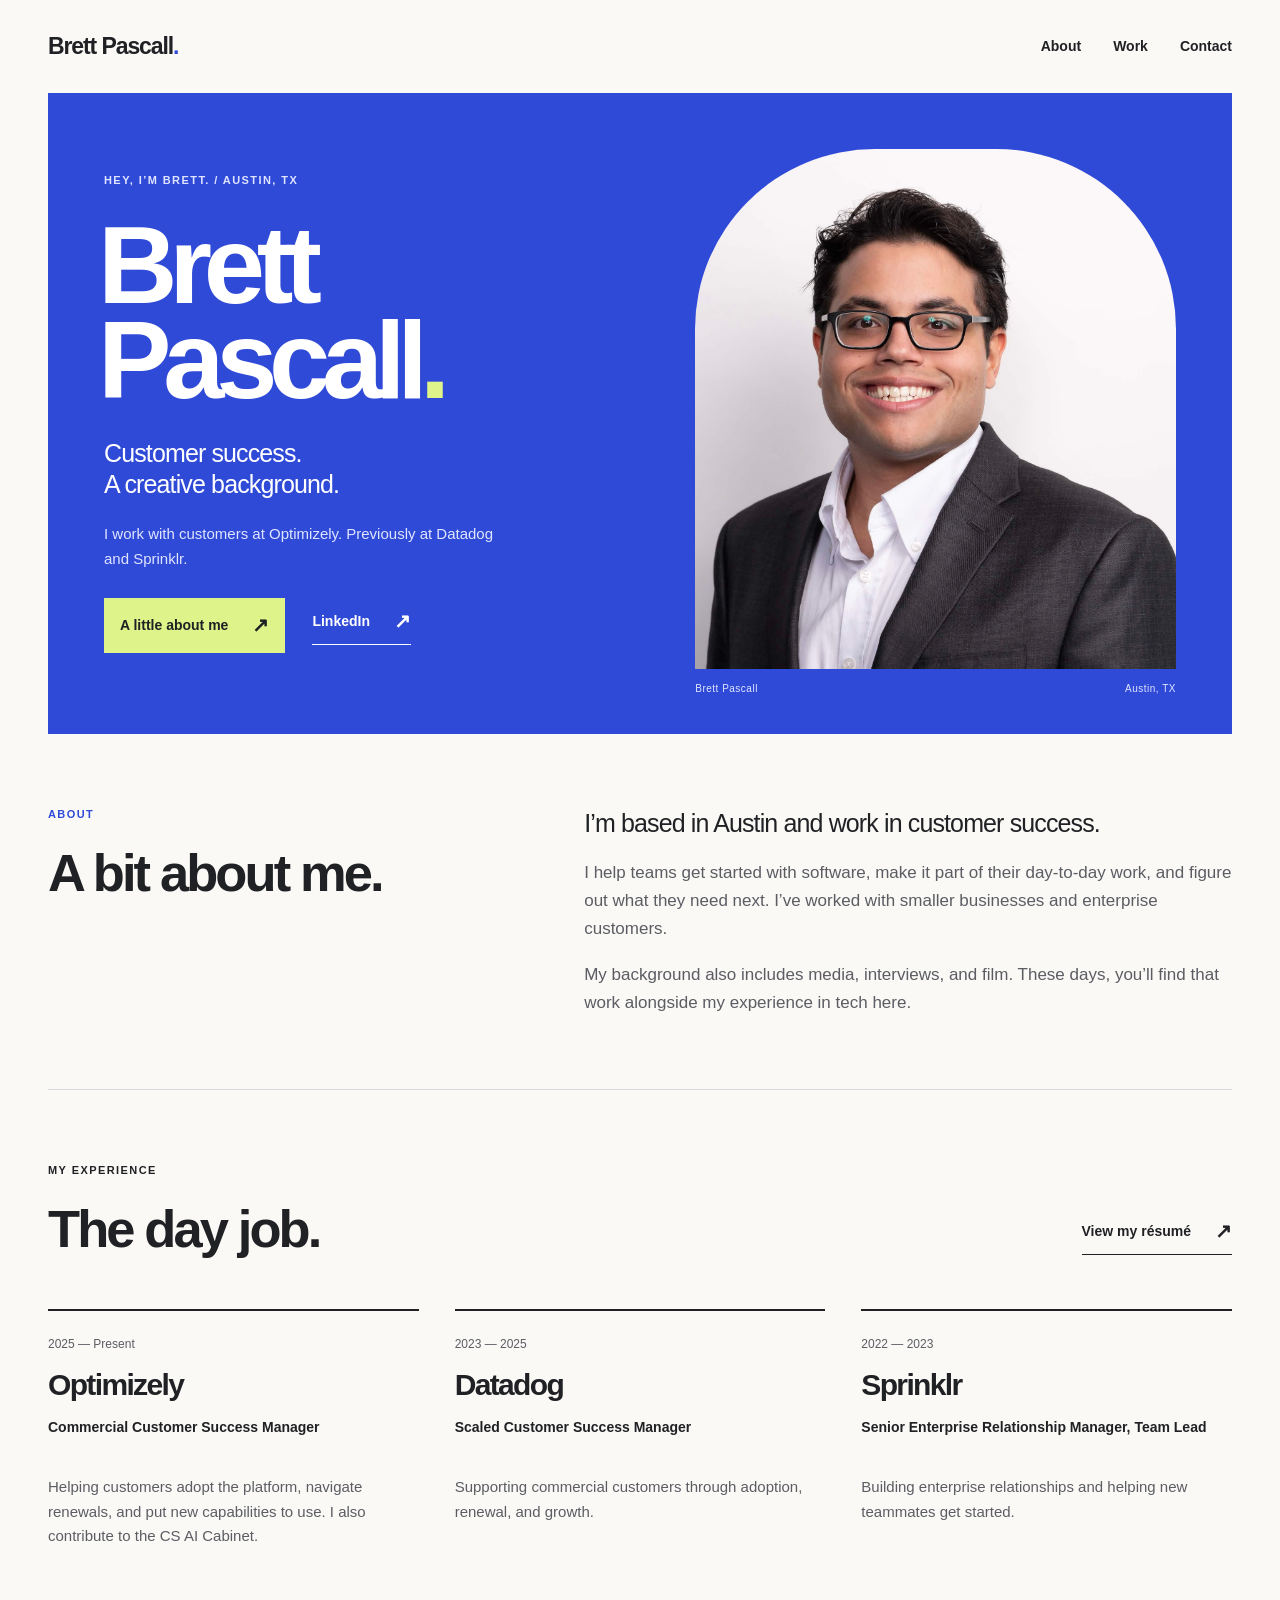
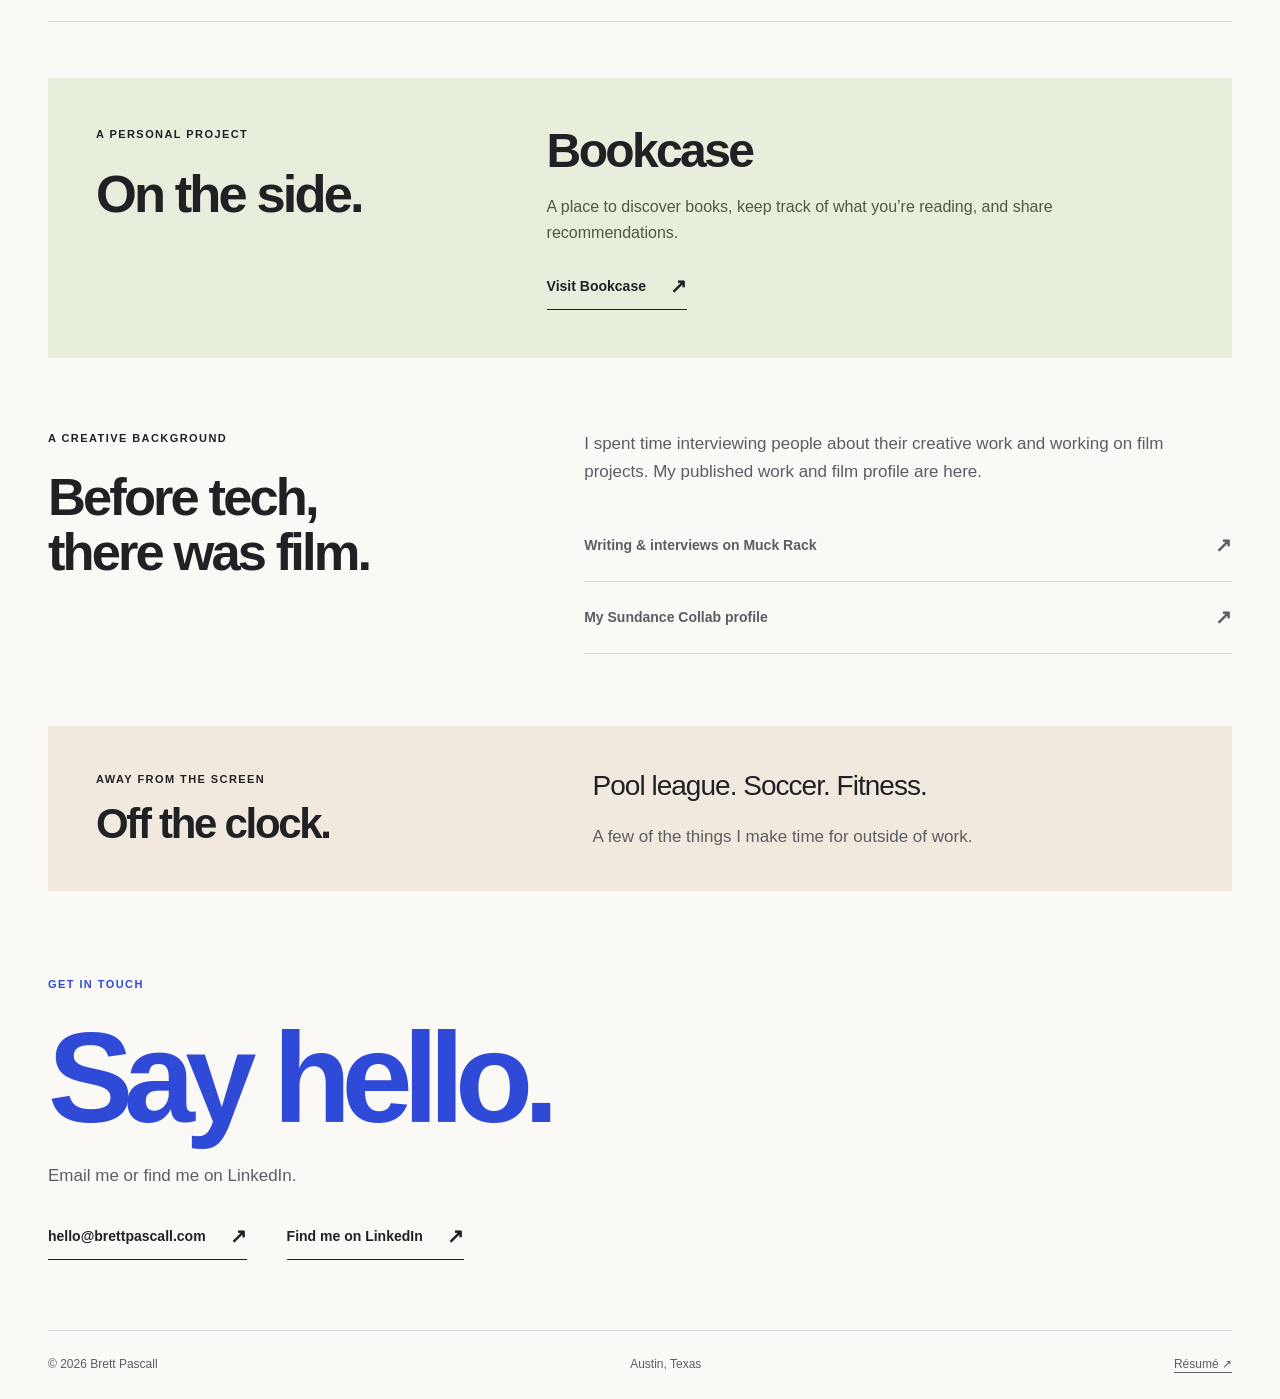
==== commit 6ea5d18e: "Refresh site with bolder design and correct personal copy" ====
--- a/public/index.html
+++ b/public/index.html
@@ -13,11 +13,11 @@
     <meta property="og:image" content="https://brettpascall.com/assets/brett-pascall.jpg">
     <meta name="twitter:card" content="summary_large_image">
     <link rel="icon" href="data:image/svg+xml,%3Csvg xmlns='http://www.w3.org/2000/svg' viewBox='0 0 64 64'%3E%3Crect width='64' height='64' rx='14' fill='%231d1b18'/%3E%3Ctext x='32' y='39' text-anchor='middle' font-family='Georgia,serif' font-size='24' fill='%23fff'%3EBP%3C/text%3E%3C/svg%3E">
-    <link rel="stylesheet" href="styles.css?v=20261107">
+    <link rel="stylesheet" href="styles.css?v=20261107b">
   </head>
   <body>
     <div id="app"></div><noscript><main><h1>Brett Pascall</h1><p>Customer success manager in Austin, Texas.</p><p><a href="mailto:hello@brettpascall.com">Get in touch</a> or <a href="https://www.linkedin.com/in/brett-pascall/">find me on LinkedIn</a>.</p><p>Enable JavaScript to view the full site.</p></main></noscript>
-    <script src="js/data.js?v=20261107"></script>
-    <script src="js/site.js?v=20261107"></script>
+    <script src="js/data.js?v=20261107b"></script>
+    <script src="js/site.js?v=20261107b"></script>
   </body>
 </html>
--- a/public/styles.css
+++ b/public/styles.css
@@ -1,9 +1,166 @@
 @charset "UTF-8";
-:root{--paper:#f7f6f2;--ink:#272e2a;--muted:#646a64;--green:#345747;--line:#dcded5;--serif:Georgia,'Times New Roman',serif;--sans:-apple-system,BlinkMacSystemFont,'Segoe UI',sans-serif}
-*{box-sizing:border-box}html{scroll-behavior:smooth;scroll-padding-top:36px}body{margin:0;background:var(--paper);color:var(--ink);font:17px/1.7 var(--sans);-webkit-font-smoothing:antialiased}a{color:inherit;text-decoration:none}a:hover{color:var(--green)}a:focus-visible,button:focus-visible{outline:2px solid var(--green);outline-offset:6px}::selection{background:#d8e2d6}h1,h2,h3,p,figure{margin:0}h1,h2,h3{font-weight:400}h1,h2{font-family:var(--serif);letter-spacing:-.045em;line-height:1.12}h2{font-size:42px}p+p{margin-top:20px}main,.site-nav,.site-footer{max-width:1120px;margin-inline:auto}.site-nav{display:flex;align-items:center;justify-content:space-between;padding:35px 0;border-bottom:1px solid var(--line)}.brand{font-family:var(--serif);font-size:26px;letter-spacing:-1px}.brand-dot,.accent{color:var(--green)}.site-nav nav{display:flex;gap:32px;font-size:14px}.site-nav nav a:hover{text-decoration:underline;text-underline-offset:5px}.skip-link{position:fixed;top:-100px;left:20px;background:var(--paper);z-index:10;padding:10px}.skip-link:focus{top:15px}.eyebrow{font-size:11px;font-weight:600;letter-spacing:.14em;text-transform:uppercase;color:var(--green);line-height:1.5;margin-bottom:22px}.hero{display:grid;grid-template-columns:1.14fr 1fr;gap:70px;align-items:center;padding:72px 0 85px}.hero h1{font-size:86px;margin-left:-4px;margin-bottom:25px;white-space:nowrap}.hero-intro{font-family:var(--serif);font-size:32px;letter-spacing:-.025em;line-height:1.3}.hero-note{max-width:435px;font-size:16px;color:var(--muted);line-height:1.85;margin-top:23px}.hero-links{display:flex;gap:28px;flex-wrap:wrap;margin-top:32px}.text-link{display:inline-flex;align-items:center;gap:18px;font-size:14px;font-weight:500;border-bottom:1px solid #aebbad;padding-bottom:4px}.text-link:hover{border-bottom-color:var(--green)}.text-link span{font-size:18px;transition:transform .15s}.text-link:hover span{transform:translate(2px,-2px)}.portrait img{width:100%;height:510px;object-fit:cover;object-position:55% center;display:block;border-radius:3px}.portrait figcaption{display:flex;justify-content:space-between;font-size:11px;color:var(--muted);letter-spacing:.03em;padding-top:12px}.section{border-top:1px solid var(--line);padding:64px 0}.section-grid{display:grid;grid-template-columns:1fr 1.45fr;gap:90px}.section h2{margin-bottom:25px}.prose{max-width:650px;color:var(--muted)}.prose .lead,.lead{color:var(--ink);font-size:23px;font-family:var(--serif);line-height:1.5;letter-spacing:-.015em}.job{padding:25px 0;border-bottom:1px solid var(--line)}.job:first-child{padding-top:0}.job:last-child{border:0;padding-bottom:0}.job-heading{display:flex;justify-content:space-between;align-items:baseline;gap:20px}.job h3{font-size:23px;font-family:var(--serif);letter-spacing:-.02em}.job-heading span{font-size:12px;color:var(--muted);white-space:nowrap}.job .job-role{font-size:13px;color:var(--green);margin-top:4px}.job p{font-size:15px;color:var(--muted);line-height:1.7;margin-top:12px}.bookcase{background:#e9eee5;padding:36px 40px;border-radius:3px}.bookcase .eyebrow{margin-bottom:18px}.bookcase h3{font-size:42px;font-family:var(--serif);letter-spacing:-.03em;line-height:1.1}.bookcase p:not(.eyebrow){font-size:16px;color:#4c5b4e;margin-top:18px;line-height:1.8}.bookcase .text-link{margin-top:25px}.profile-links{display:flex;flex-direction:column;align-items:flex-start;gap:20px;margin-top:28px}.outside .prose{align-self:center}.contact{background:#e9eee5;border-radius:3px;text-align:center;padding:60px 24px 65px;margin-top:10px;margin-bottom:60px}.contact h2{font-size:52px}.contact p:not(.eyebrow){color:var(--muted);font-size:16px;margin-top:18px}.contact-links{display:flex;gap:35px;justify-content:center;flex-wrap:wrap;margin-top:28px}.site-footer{display:flex;align-items:center;gap:30px;justify-content:space-between;padding:0 0 30px;color:var(--muted);font-size:12px}.site-footer a{text-decoration:underline;text-underline-offset:4px}.page{padding:65px 0 80px;min-height:60vh}.page h1{font-size:66px;margin:25px 0}.page__header>p{max-width:760px;color:var(--muted)}.page__crumb{font-size:13px}.page__crumb a{text-decoration:underline}.resume-contact{display:flex;gap:25px;margin-top:20px;font-size:14px}.resume-contact a{text-decoration:underline}.resume-section{margin-top:50px;border-top:1px solid var(--line);padding-top:35px}.resume-section h2{font-size:34px;margin-bottom:25px}.resume-job{padding:26px 0;border-bottom:1px solid var(--line);display:grid;grid-template-columns:1fr auto;gap:20px}.resume-job h3{font-size:21px;font-family:var(--serif)}.resume-job p{color:var(--green)}.resume-job__meta{display:flex;flex-direction:column;font-size:13px;color:var(--muted);text-align:right}.resume-job ul{grid-column:1/-1;color:var(--muted);padding-left:20px;margin:0;font-size:16px}.resume-job li+li{margin-top:10px}.resume-grid{display:grid;grid-template-columns:1fr 1fr;gap:40px}.resume-card+.resume-card{margin-top:20px}.resume-card h3,.resume-skills h3{font-size:18px}.resume-card p,.resume-skills p{font-size:15px;color:var(--muted)}.resume-skills{display:grid;grid-template-columns:repeat(3,1fr);gap:30px}.page--post{max-width:760px}.page--post h1{font-size:56px}.page--post .prose{margin-top:40px}.page>.lead{margin-bottom:25px}#main:focus{outline:none}
-@media(min-width:1600px){main,.site-nav,.site-footer{max-width:1200px}.hero{gap:100px;padding-block:85px 95px}.portrait img{height:545px}.hero h1{font-size:92px}}
-@media(max-width:1200px){main,.site-nav,.site-footer{margin-inline:6%}.hero{gap:40px}.hero h1{font-size:72px}.portrait img{height:470px}.section-grid{gap:60px}}
-@media(max-width:850px){.hero{gap:30px}.hero h1{font-size:58px}.hero-intro{font-size:27px}.portrait img{height:425px}.hero-links{gap:20px}.section-grid{grid-template-columns:1fr 1.5fr;gap:40px}h2{font-size:34px}.job-heading{align-items:flex-start;flex-direction:column;gap:2px}}
-@media(max-width:620px){body{font-size:16px}main,.site-nav,.site-footer{margin-inline:24px}.site-nav{padding:22px 0}.brand{font-size:23px}.site-nav nav{gap:17px;font-size:12px}.hero{grid-template-columns:1fr;padding:45px 0;gap:35px}.hero h1{font-size:clamp(48px,16vw,64px);margin-bottom:20px}.hero .eyebrow{font-size:10px;margin-bottom:19px}.hero-intro{font-size:30px}.desktop-break{display:none}.hero-note{max-width:none;font-size:16px}.hero-links{margin-top:25px}.portrait img{height:auto;aspect-ratio:1.08;object-position:55% 40%}.section{padding:40px 0}.section-grid{grid-template-columns:1fr;gap:12px}.section h2{font-size:34px;margin-bottom:15px}.section h2 br{display:none}.section .eyebrow{margin-bottom:14px}.section-grid>div>.text-link{margin-bottom:24px}.prose .lead{font-size:23px}.job-heading{flex-direction:row;align-items:baseline}.job h3{font-size:23px}.job-heading span{font-size:11px}.bookcase{padding:28px;margin-top:10px}.contact{padding:42px 23px;margin:10px 0 35px}.contact h2{font-size:40px}.contact-links{gap:20px;flex-direction:column;align-items:center}.site-footer{flex-wrap:wrap;gap:8px 20px;font-size:11px}.site-footer span:first-child{flex:1 0 60%}.site-footer span:nth-child(2){display:none}.page{padding:40px 0}.page h1{font-size:48px}.resume-job{grid-template-columns:1fr;gap:10px}.resume-job__meta{text-align:left}.resume-job ul{grid-column:auto}.resume-grid,.resume-skills{grid-template-columns:1fr}.page--post h1{font-size:42px}}
-@media(prefers-reduced-motion:reduce){html{scroll-behavior:auto}*{transition:none!important}}
-@media print{body{background:#fff;font-size:11pt}.site-nav,.site-footer,.skip-link,.page__crumb{display:none}.page{padding:0;margin:0;max-width:none}.resume-section{margin-top:22px;padding-top:15px}.resume-job{break-inside:avoid}.resume-job li{font-size:10pt}.page h1{font-size:30pt}}
+:root {
+  --paper: #faf9f6;
+  --ink: #202124;
+  --muted: #5b5d63;
+  --blue: #304ad8;
+  --green: var(--blue);
+  --line: #d8d9dd;
+  --sans: 'Arial', 'Helvetica Neue', sans-serif;
+}
+* { box-sizing: border-box; }
+html { scroll-behavior: smooth; scroll-padding-top: 30px; }
+body { margin: 0; background: var(--paper); color: var(--ink); font: 17px/1.65 var(--sans); -webkit-font-smoothing: antialiased; }
+a { color: inherit; text-decoration: none; }
+a:focus-visible { outline: 3px solid #ec9b30; outline-offset: 6px; }
+::selection { background: #e0f288; color: #202124; }
+h1,h2,h3,p,figure { margin: 0; }
+h1,h2,h3 { font-weight: 700; letter-spacing: -.055em; line-height: 1.04; }
+h2 { font-size: clamp(38px,4.1vw,58px); }
+p+p { margin-top: 18px; }
+main,.site-nav,.site-footer { width: min(1280px,calc(100% - 96px)); margin-inline: auto; }
+.site-nav { display: flex; align-items: center; justify-content: space-between; padding: 27px 0; }
+.brand { font-size: 23px; font-weight: 750; letter-spacing: -1.1px; }
+.brand-dot { color: var(--blue); }
+.site-nav nav { display: flex; gap: 32px; font-size: 14px; font-weight: 600; }
+.site-nav nav a { padding-block: 8px; }
+.site-nav nav a:hover { color: var(--blue); }
+.skip-link { position: fixed; top: -100px; left: 20px; background: var(--paper); z-index: 10; padding: 10px; }
+.skip-link:focus { top: 15px; }
+.eyebrow { font-size: 11px; font-weight: 600; letter-spacing: .13em; text-transform: uppercase; line-height: 1.5; margin-bottom: 24px; }
+.hero { background: var(--blue); color: white; display: grid; grid-template-columns: 1.13fr 1fr; gap: 48px; padding: 56px 56px 36px; align-items: center; }
+.hero-copy { padding-bottom: 22px; }
+.hero .eyebrow { color: #dfe4ff; margin-bottom: 28px; }
+.hero h1 { font-size: clamp(70px,8.6vw,122px); line-height: .87; letter-spacing: -.075em; margin: 0 0 30px -6px; }
+.accent { color: #def389; }
+.hero-intro { font-size: 25px; font-weight: 500; line-height: 1.25; letter-spacing: -.035em; }
+.hero-note { color: #e0e5ff; font-size: 15px; max-width: 400px; line-height: 1.7; margin-top: 20px; }
+.hero-links { display: flex; align-items: center; gap: 27px; flex-wrap: wrap; margin-top: 26px; }
+.text-link { display: inline-flex; align-items: center; justify-content: space-between; gap: 24px; font-size: 14px; font-weight: 600; padding-bottom: 6px; border-bottom: 1px solid currentColor; }
+.text-link span { font-size: 20px; transition: transform .18s; }
+.text-link:hover span { transform: translate(3px,-3px); }
+.hero-links .text-link:first-child { background: #def389; color: #202124; border: 0; padding: 11px 16px; }
+.portrait { align-self: stretch; display: flex; flex-direction: column; justify-content: center; }
+.portrait img { width: 100%; height: 520px; object-fit: cover; object-position: 55% center; display: block; border-radius: 180px 180px 0 0; }
+.portrait figcaption { display: flex; justify-content: space-between; padding-top: 12px; font-size: 10px; color: #e0e5ff; letter-spacing: .05em; }
+.section { padding: 72px 0; border-bottom: 1px solid var(--line); }
+.section-grid { display: grid; grid-template-columns: 1fr 1.42fr; gap: 80px; }
+.section h2 { margin-bottom: 24px; }
+.prose { color: var(--muted); }
+.prose .lead,.lead { color: var(--ink); font-size: 25px; line-height: 1.4; font-weight: 500; letter-spacing: -.035em; }
+#about .eyebrow { color: var(--blue); }
+#work { grid-template-columns: 1fr; gap: 28px; }
+#work>div:first-child { position: relative; }
+#work>div:first-child>.text-link { position: absolute; bottom: 26px; right: 0; }
+.experience-list { display: grid; grid-template-columns: repeat(3,1fr); gap: 36px; }
+.job { border-top: 2px solid var(--ink); padding: 24px 0 0; }
+.job-heading { display: flex; flex-direction: column-reverse; gap: 14px; }
+.job h3 { font-size: 30px; }
+.job-heading>span { font-size: 12px; color: var(--muted); }
+.job .job-role { color: var(--ink); font-size: 14px; font-weight: 600; margin-top: 17px; line-height: 1.5; min-height: 44px; }
+.job p { font-size: 15px; color: var(--muted); margin-top: 14px; }
+#projects { background: #e7eedb; margin-top: 56px; border: none; padding: 48px; grid-template-columns: .9fr 1.45fr; gap: 55px; }
+#projects h2 { margin: 0; }
+.bookcase { padding: 0; }
+.bookcase>.eyebrow { display: none; }
+.bookcase h3 { font-size: 48px; }
+.bookcase p { color: #4e5747; font-size: 16px; margin-top: 18px; max-width: 550px; }
+.bookcase .text-link { margin-top: 23px; }
+#media { border-bottom: none; }
+.profile-links { display: flex; flex-direction: column; align-items: stretch; gap: 0; margin-top: 24px; }
+.profile-links .text-link { padding: 19px 0; border-color: var(--line); }
+.profile-links .text-link:hover { color: var(--blue); }
+.outside { background: #f2e9de; padding: 40px 48px; border: none; align-items: center; }
+.outside .eyebrow { margin-bottom: 14px; }
+.outside h2 { font-size: 42px; margin: 0; }
+.outside .lead { font-size: 28px; }
+.contact { padding: 85px 0 70px; }
+.contact .eyebrow { color: var(--blue); }
+.contact h2 { font-size: clamp(65px,10vw,128px); line-height: .95; letter-spacing: -.075em; color: var(--blue); }
+.contact p:not(.eyebrow) { margin-top: 24px; color: var(--muted); }
+.contact-links { display: flex; gap: 40px; flex-wrap: wrap; margin-top: 30px; }
+.site-footer { border-top: 1px solid var(--line); display: flex; align-items: center; justify-content: space-between; gap: 20px; padding: 24px 0; font-size: 12px; color: var(--muted); }
+.site-footer a { text-decoration: underline; text-underline-offset: 4px; }
+.page { padding: 55px 0 80px; min-height: 65vh; }
+.page h1 { font-size: clamp(48px,7vw,80px); margin: 25px 0; }
+.page__header>p { max-width: 760px; color: var(--muted); }
+.page__crumb { font-size: 13px; }
+.page__crumb a { text-decoration: underline; }
+.resume-contact { display: flex; gap: 25px; margin-top: 20px; font-size: 14px; }
+.resume-contact a { text-decoration: underline; }
+.resume-section { margin-top: 50px; border-top: 1px solid var(--line); padding-top: 35px; }
+.resume-section h2 { font-size: 34px; margin-bottom: 25px; }
+.resume-job { padding: 26px 0; border-bottom: 1px solid var(--line); display: grid; grid-template-columns: 1fr auto; gap: 20px; }
+.resume-job h3 { font-size: 22px; letter-spacing: -.025em; }
+.resume-job p { color: var(--blue); }
+.resume-job__meta { display: flex; flex-direction: column; font-size: 13px; color: var(--muted); text-align: right; }
+.resume-job ul { grid-column: 1/-1; color: var(--muted); padding-left: 20px; margin: 0; font-size: 16px; }
+.resume-job li+li { margin-top: 10px; }
+.resume-grid { display: grid; grid-template-columns: 1fr 1fr; gap: 40px; }
+.resume-card+.resume-card { margin-top: 20px; }
+.resume-card h3,.resume-skills h3 { font-size: 18px; line-height: 1.4; letter-spacing: -.025em; }
+.resume-card p,.resume-skills p { font-size: 15px; color: var(--muted); }
+.resume-skills { display: grid; grid-template-columns: repeat(3,1fr); gap: 30px; }
+.page--post { max-width: 760px; }
+.page--post h1 { font-size: 56px; }
+.page--post .prose { margin-top: 40px; }
+.page>.lead { margin-bottom: 25px; }
+#main:focus { outline: none; }
+@media (max-width: 1000px) {
+  main,.site-nav,.site-footer { width: calc(100% - 64px); }
+  .hero { padding: 36px 32px 26px; gap: 30px; }
+  .hero h1 { font-size: 88px; }
+  .portrait img { height: 480px; }
+  .hero-intro { font-size: 22px; }
+  .section-grid { gap: 45px; }
+  .experience-list { gap: 24px; }
+  .job h3 { font-size: 26px; }
+}
+@media (max-width: 720px) {
+  main,.site-nav,.site-footer { width: calc(100% - 40px); }
+  .site-nav { padding: 21px 0; }
+  .brand { font-size: 20px; }
+  .site-nav nav { gap: 16px; font-size: 12px; }
+  .hero { grid-template-columns: 1fr; gap: 28px; padding: 32px 26px 22px; }
+  .hero-copy { padding: 0; }
+  .hero h1 { font-size: clamp(64px,17vw,106px); margin-left: -3px; margin-bottom: 26px; }
+  .hero .eyebrow { font-size: 10px; margin-bottom: 25px; }
+  .hero-intro { font-size: 24px; }
+  .hero-note { max-width: none; font-size: 15px; }
+  .hero-links { gap: 22px; }
+  .hero-links .text-link { font-size: 12px; gap: 12px; }
+  .portrait img { height: auto; aspect-ratio: 1; border-radius: 150px 150px 0 0; object-position: 55% 35%; }
+  .section { padding: 44px 0; }
+  .section-grid { grid-template-columns: 1fr; gap: 13px; }
+  .section h2 { font-size: 39px; margin-bottom: 17px; }
+  .section h2 br { display: none; }
+  .section .eyebrow { margin-bottom: 15px; }
+  .prose .lead { font-size: 23px; }
+  #work { gap: 25px; }
+  #work>div:first-child>.text-link { position: static; margin-top: 6px; }
+  .experience-list { grid-template-columns: 1fr; gap: 30px; }
+  .job { padding-top: 19px; }
+  .job-heading { flex-direction: row; align-items: baseline; justify-content: space-between; }
+  .job-heading>span { font-size: 11px; }
+  .job h3 { font-size: 28px; }
+  .job .job-role { min-height: 0; margin-top: 12px; }
+  #projects { grid-template-columns: 1fr; margin-top: 25px; padding: 30px 26px; gap: 24px; }
+  .bookcase h3 { font-size: 40px; }
+  .bookcase p { font-size: 15px; }
+  .profile-links .text-link { font-size: 13px; gap: 15px; }
+  .outside { padding: 30px 26px; gap: 18px; }
+  .outside .lead { font-size: 25px; }
+  .contact { padding: 55px 0 45px; }
+  .contact h2 { font-size: clamp(58px,16vw,90px); }
+  .contact-links { flex-direction: column; align-items: flex-start; gap: 22px; }
+  .site-footer { font-size: 11px; gap: 10px; }
+  .site-footer span:nth-child(2) { display: none; }
+  .page { padding-top: 30px; }
+  .resume-job { grid-template-columns: 1fr; gap: 12px; }
+  .resume-job__meta { text-align: left; }
+  .resume-job ul { grid-column: auto; }
+  .resume-grid,.resume-skills { grid-template-columns: 1fr; }
+  .page--post h1 { font-size: 42px; }
+}
+@media (prefers-reduced-motion: reduce) { html { scroll-behavior: auto; } * { transition: none!important; } }
+@media print { body { background: #fff; font-size: 11pt; } .site-nav,.site-footer,.skip-link,.page__crumb { display: none; } .page { padding: 0; margin: 0; width: 100%; } .resume-section { margin-top: 22px; padding-top: 15px; } .resume-job { break-inside: avoid; } .resume-job li { font-size: 10pt; } .page h1 { font-size: 30pt; } }
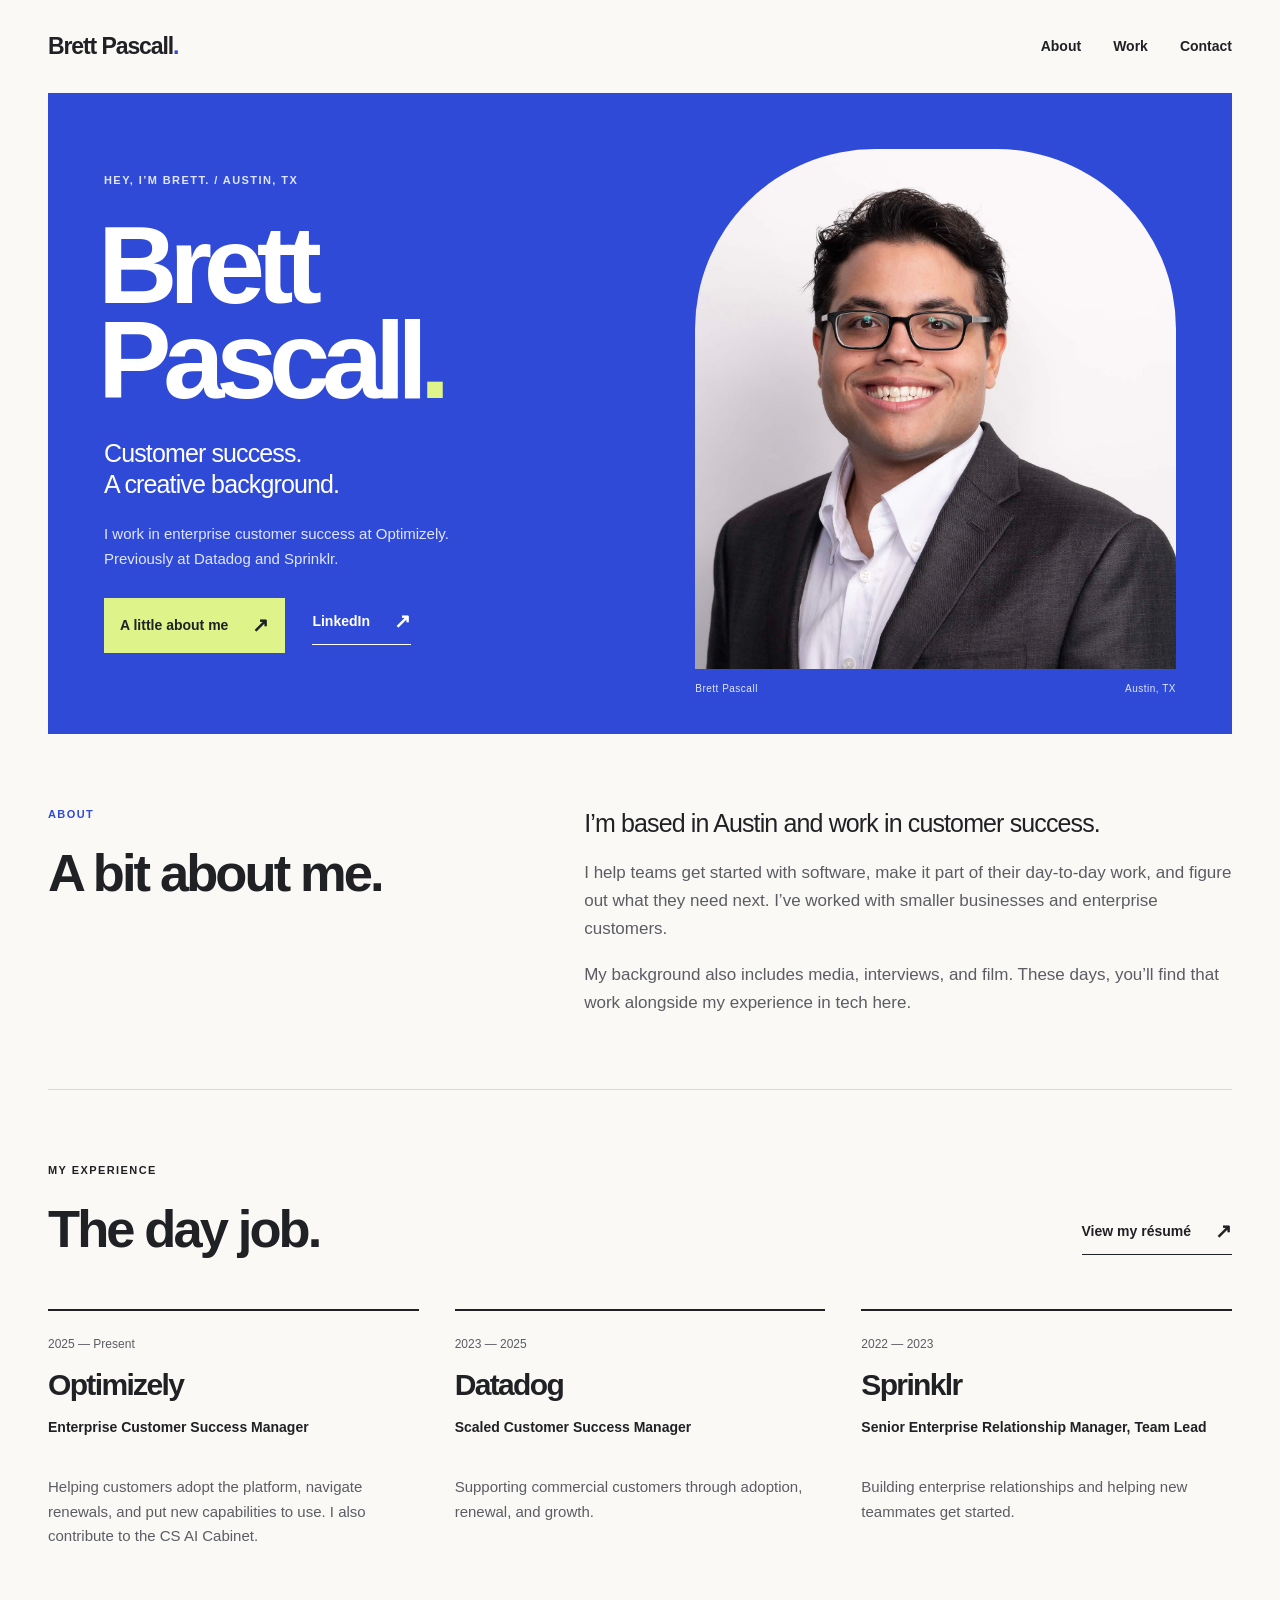
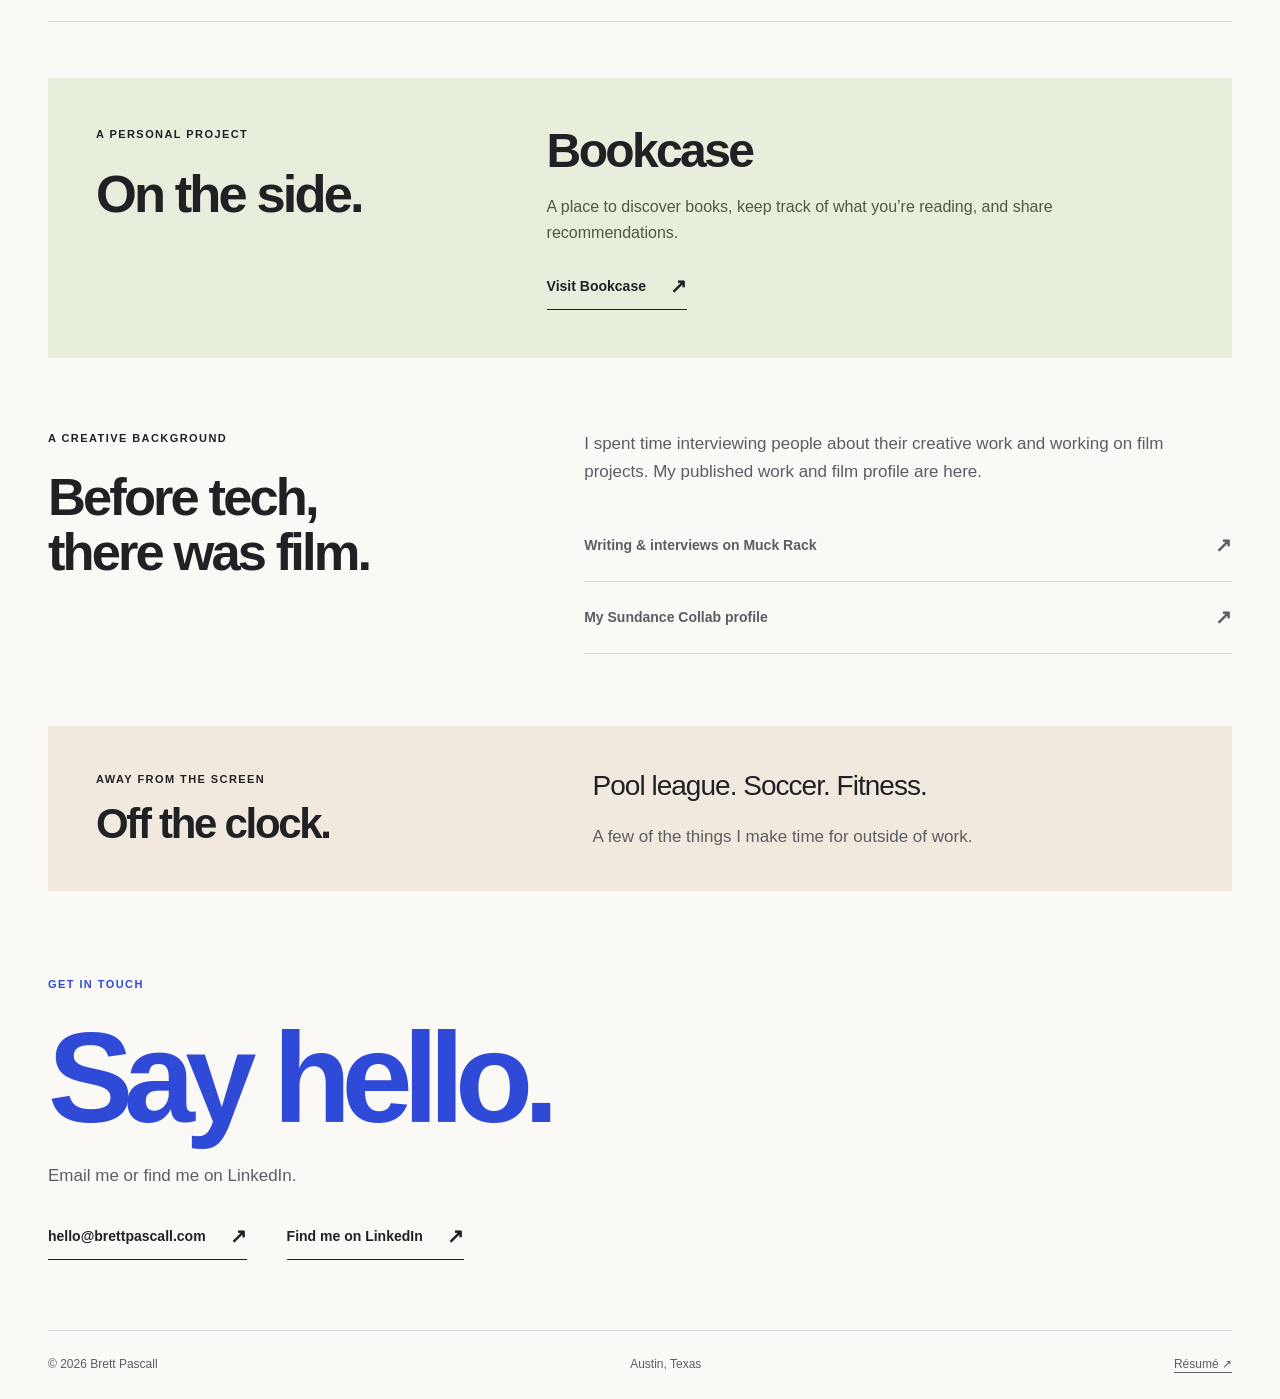
==== commit a51a76a1: "Correct current role to Enterprise Customer Success Manager" ====
--- a/public/index.html
+++ b/public/index.html
@@ -13,11 +13,11 @@
     <meta property="og:image" content="https://brettpascall.com/assets/brett-pascall.jpg">
     <meta name="twitter:card" content="summary_large_image">
     <link rel="icon" href="data:image/svg+xml,%3Csvg xmlns='http://www.w3.org/2000/svg' viewBox='0 0 64 64'%3E%3Crect width='64' height='64' rx='14' fill='%231d1b18'/%3E%3Ctext x='32' y='39' text-anchor='middle' font-family='Georgia,serif' font-size='24' fill='%23fff'%3EBP%3C/text%3E%3C/svg%3E">
-    <link rel="stylesheet" href="styles.css?v=20261107b">
+    <link rel="stylesheet" href="styles.css?v=20261107c">
   </head>
   <body>
     <div id="app"></div><noscript><main><h1>Brett Pascall</h1><p>Customer success manager in Austin, Texas.</p><p><a href="mailto:hello@brettpascall.com">Get in touch</a> or <a href="https://www.linkedin.com/in/brett-pascall/">find me on LinkedIn</a>.</p><p>Enable JavaScript to view the full site.</p></main></noscript>
-    <script src="js/data.js?v=20261107b"></script>
-    <script src="js/site.js?v=20261107b"></script>
+    <script src="js/data.js?v=20261107c"></script>
+    <script src="js/site.js?v=20261107c"></script>
   </body>
 </html>
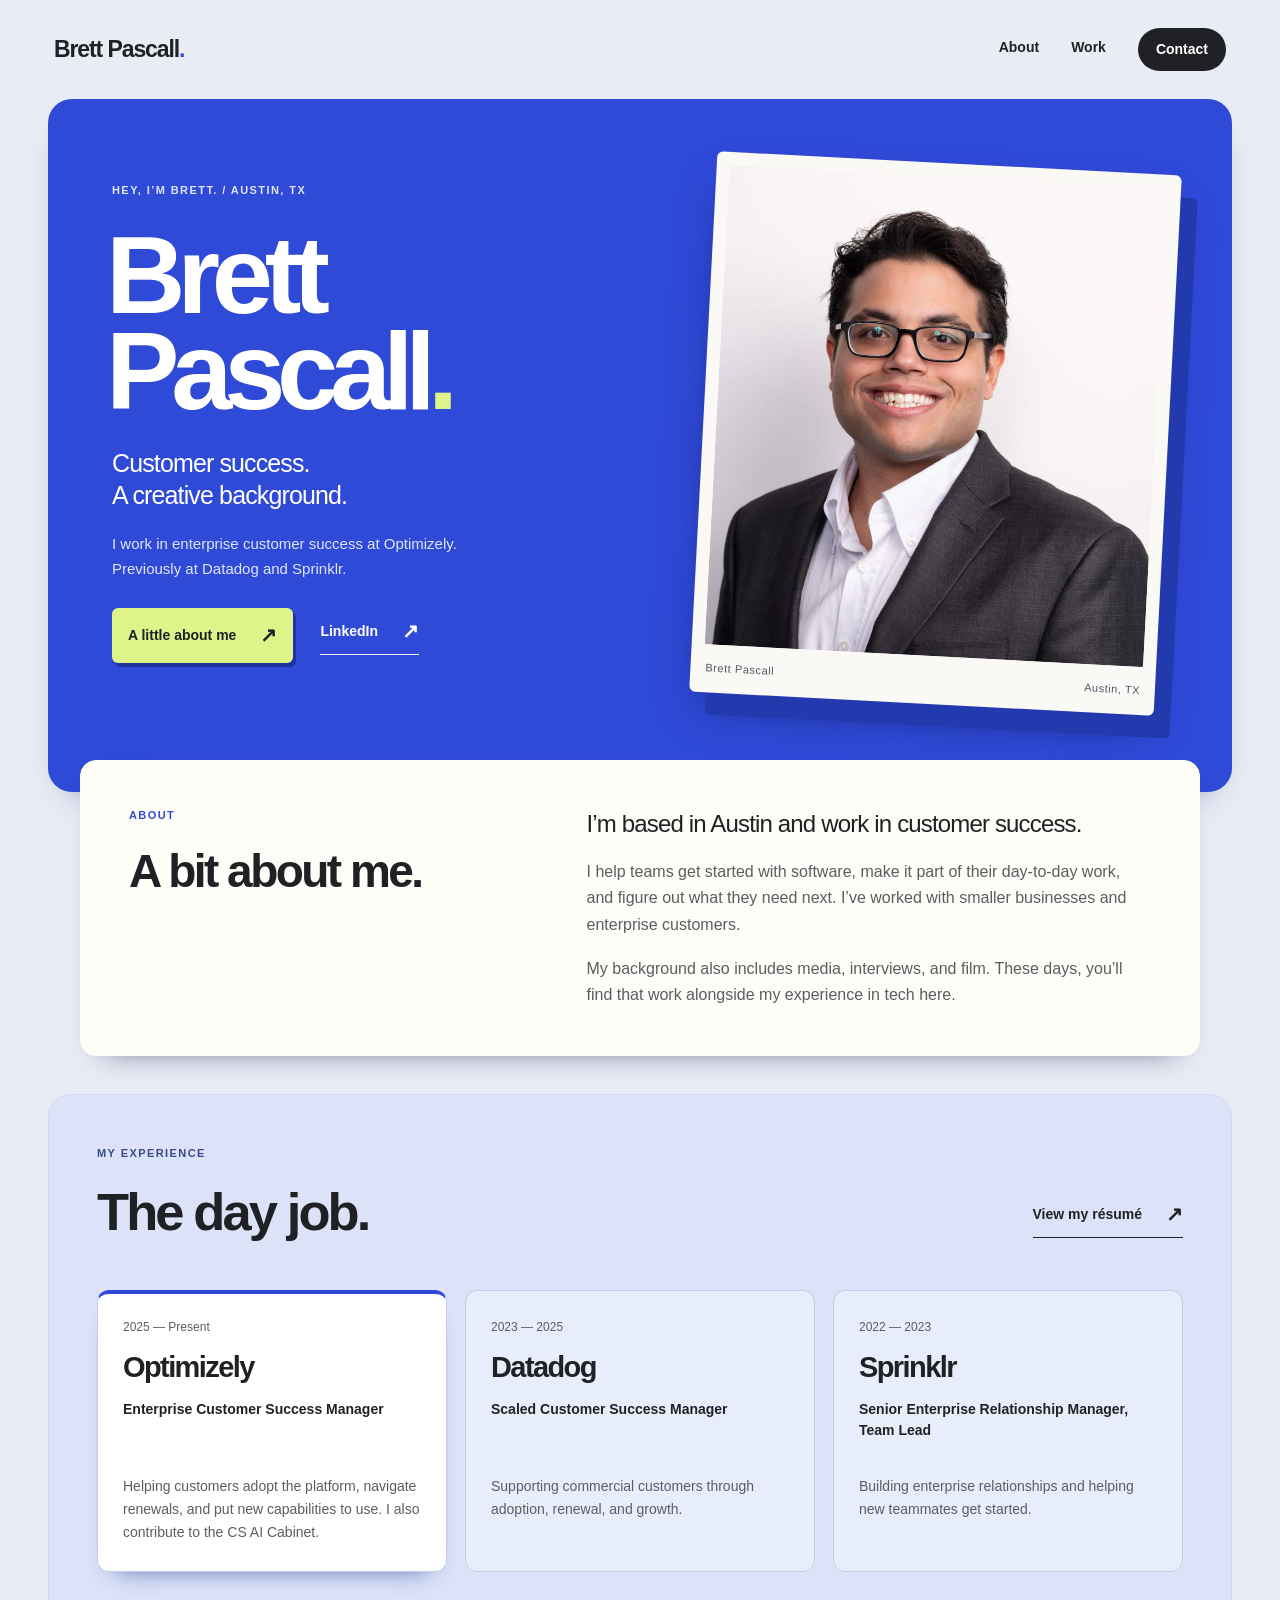
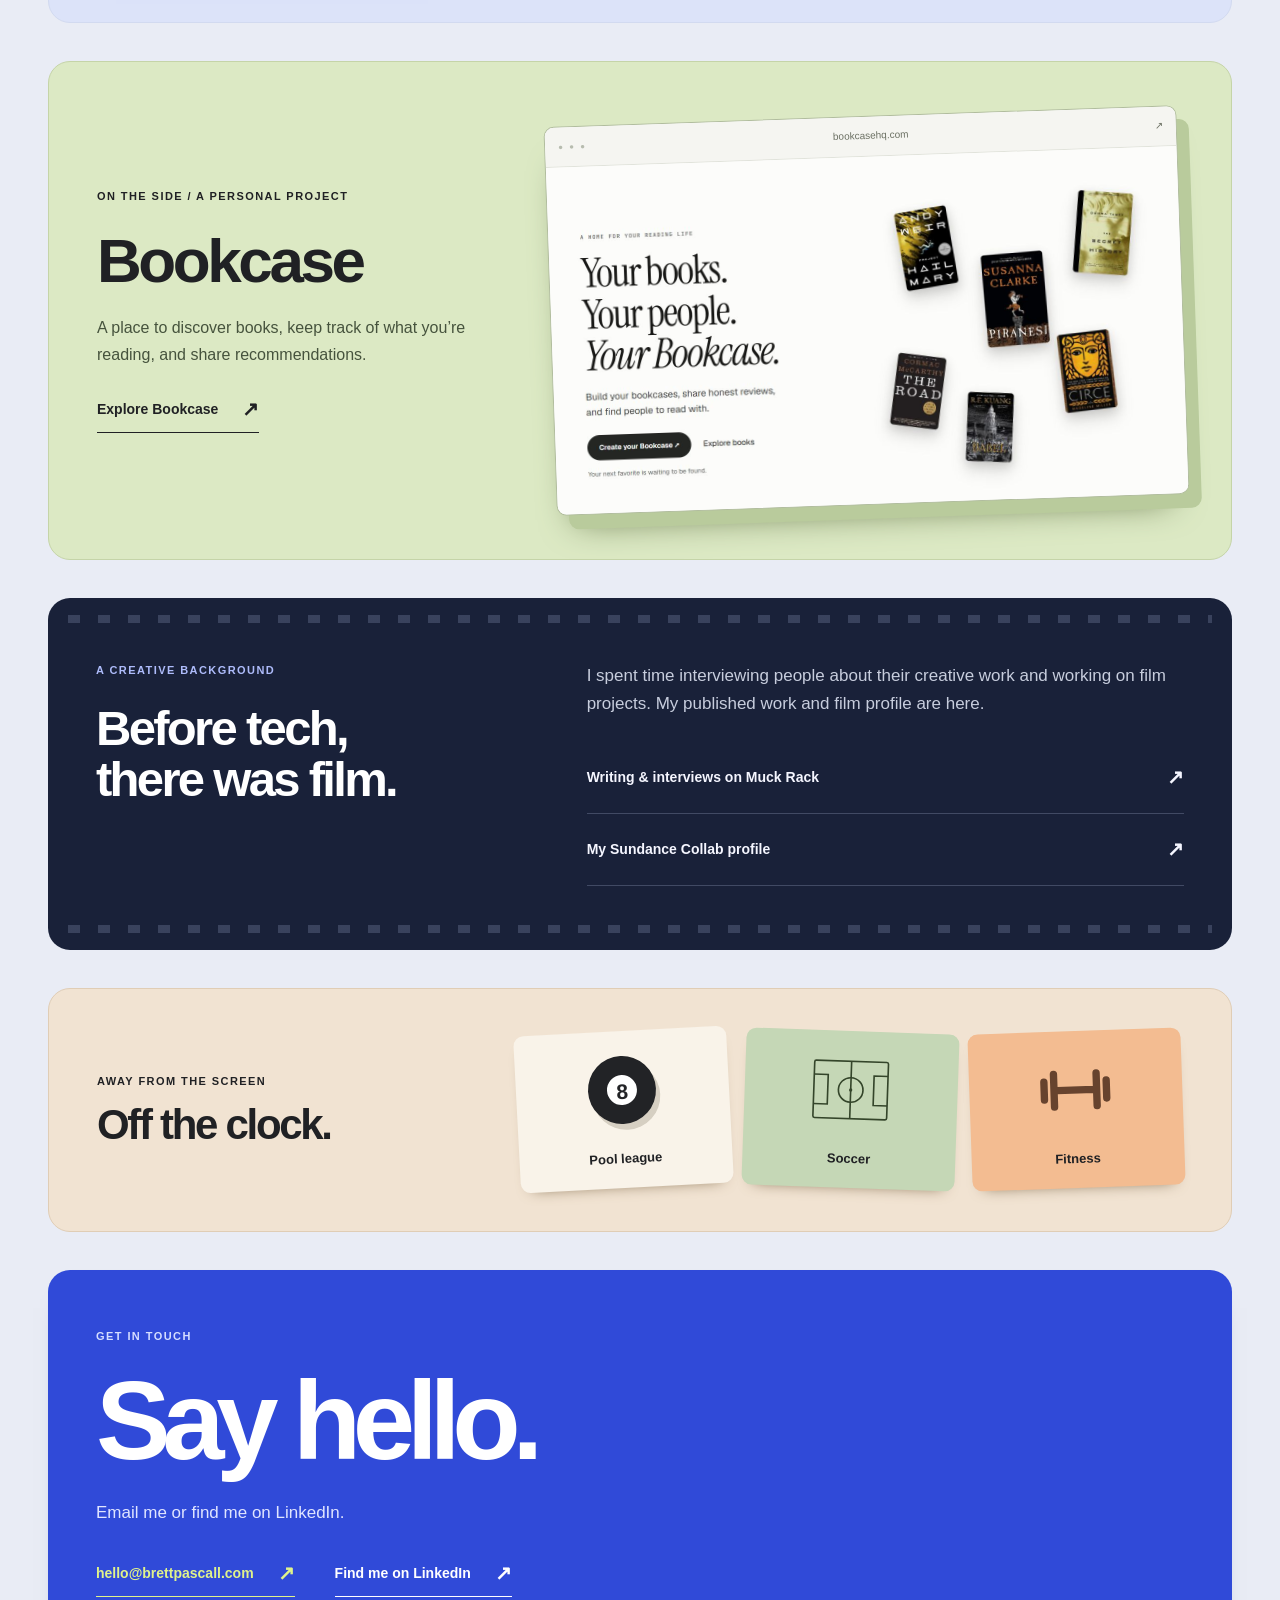
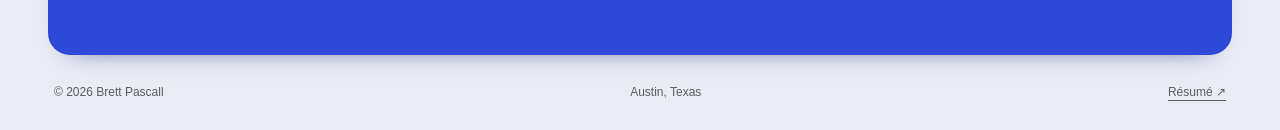
==== commit 097bd2fa: "Add layered surfaces and visual depth to personal site" ====
--- a/public/index.html
+++ b/public/index.html
@@ -13,11 +13,12 @@
     <meta property="og:image" content="https://brettpascall.com/assets/brett-pascall.jpg">
     <meta name="twitter:card" content="summary_large_image">
     <link rel="icon" href="data:image/svg+xml,%3Csvg xmlns='http://www.w3.org/2000/svg' viewBox='0 0 64 64'%3E%3Crect width='64' height='64' rx='14' fill='%231d1b18'/%3E%3Ctext x='32' y='39' text-anchor='middle' font-family='Georgia,serif' font-size='24' fill='%23fff'%3EBP%3C/text%3E%3C/svg%3E">
-    <link rel="stylesheet" href="styles.css?v=20261107c">
+    <link rel="stylesheet" href="styles.css?v=20261107d">
+    <link rel="stylesheet" href="depth.css?v=20261107d">
   </head>
   <body>
     <div id="app"></div><noscript><main><h1>Brett Pascall</h1><p>Customer success manager in Austin, Texas.</p><p><a href="mailto:hello@brettpascall.com">Get in touch</a> or <a href="https://www.linkedin.com/in/brett-pascall/">find me on LinkedIn</a>.</p><p>Enable JavaScript to view the full site.</p></main></noscript>
-    <script src="js/data.js?v=20261107c"></script>
-    <script src="js/site.js?v=20261107c"></script>
+    <script src="js/data.js?v=20261107d"></script>
+    <script src="js/site.js?v=20261107d"></script>
   </body>
 </html>
--- a/public/depth.css
+++ b/public/depth.css
@@ -0,0 +1,126 @@
+/* Layered surfaces carry the blue palette through the whole homepage. */
+:root { --paper: #e9ecf5; --line: #cdd3e3; }
+body { background: var(--paper); }
+.site-nav { padding: 28px 6px; }
+.site-nav nav a:last-child { background: var(--ink); color: #fff; padding: 10px 18px; border-radius: 30px; }
+.hero { position: relative; isolation: isolate; border-radius: 24px; padding: 64px 64px 88px; gap: 65px; box-shadow: 0 16px 36px -28px #182862; }
+.hero-copy { position: relative; z-index: 1; }
+.hero h1 { font-size: clamp(72px,8.6vw,120px); }
+.hero-links .text-link:first-child { border-radius: 6px; box-shadow: 3px 4px 0 #1f329d; transition: transform .18s,box-shadow .18s; }
+.hero-links .text-link:first-child:hover { transform: translate(-1px,-2px); box-shadow: 5px 7px 0 #1f329d; }
+.portrait { position: relative; padding: 13px 13px 0; background: #faf9f6; border-radius: 6px; transform: rotate(3deg); align-self: center; box-shadow: 17px 22px 0 #2339ae, 0 24px 50px -20px #111c66; }
+.portrait img { border-radius: 2px; height: 480px; }
+.portrait figcaption { color: #4f5665; padding: 14px 2px 16px; font-size: 11px; }
+#about { position: relative; z-index: 2; margin: -32px 32px 0; padding: 46px 48px; background: #fffdf7; border: 1px solid #fff; border-radius: 16px; box-shadow: 0 16px 30px -24px #465172; gap: 60px; }
+#about h2 { font-size: 46px; }
+#about .lead { font-size: 24px; }
+#about .prose>p:not(.lead) { font-size: 16px; }
+#work { margin: 38px 0; padding: 50px 48px; background: #dce3f9; border: 1px solid #d2daf0; border-radius: 22px; gap: 26px; }
+#work .eyebrow { color: #39498c; }
+.experience-list { gap: 18px; align-items: stretch; }
+.experience-list .job { border: 1px solid #c2cdea; background: #e8edfb; padding: 27px 25px; border-radius: 12px; }
+.experience-list .job:first-child { background: #fff; border-top: 4px solid var(--blue); padding-top: 24px; box-shadow: 0 14px 25px -19px #324b98; }
+.experience-list .job h3 { font-size: 29px; }
+.experience-list .job-role { min-height: 62px; }
+.experience-list .job p { font-size: 14px; }
+#projects { position: relative; margin: 0; padding: 54px 48px; border: 1px solid #c5d4a8; border-radius: 22px; background: #dce9c4; grid-template-columns: .85fr 1.35fr; gap: 55px; align-items: center; overflow: hidden; }
+.project-copy h2 { font-size: 62px; }
+.project-copy>p:not(.eyebrow) { font-size: 16px; color: #46533d; margin-top: 22px; }
+.project-copy>.text-link { margin-top: 25px; }
+.project-preview { display: block; position: relative; background: #fff; border: 1px solid #b1bd9e; border-radius: 10px; transform: rotate(-2deg); box-shadow: 12px 14px 0 #b9cb9c,0 25px 35px -20px #5c6e40; transition: transform .2s; overflow: hidden; }
+.project-preview:hover { transform: rotate(0deg) translateY(-4px); }
+.browser-bar { display: flex; gap: 14px; align-items: center; padding: 11px 13px; border-bottom: 1px solid #e1e3db; background: #f5f5f1; font-size: 10px; color: #6b7063; }
+.browser-dots { letter-spacing: 2px; color: #b7bcaf; font-size: 8px; }
+.browser-bar>span:nth-child(2) { flex: 1; text-align: center; }
+.project-preview img { display: block; width: 100%; height: auto; }
+#media { position: relative; overflow: hidden; background: #192139; color: #fff; border-radius: 22px; margin: 38px 0; padding: 64px 48px; gap: 70px; }
+#media::before,#media::after { content: ''; position: absolute; left: 20px; right: 20px; height: 8px; background: repeating-linear-gradient(90deg,#7580a0 0 12px,transparent 12px 30px); opacity: .35; }
+#media::before { top: 17px; }
+#media::after { bottom: 17px; }
+#media .eyebrow { color: #aebcfb; }
+#media h2 { font-size: 49px; }
+#media .prose { color: #c7cddd; }
+#media .profile-links .text-link { color: #f5f6ff; border-color: #414a64; }
+#media .profile-links .text-link:hover { color: #dff38a; }
+.outside { border-radius: 22px; background: #f1e3d2; padding: 42px 48px; border: 1px solid #e0cdb5; grid-template-columns: .8fr 1.4fr; gap: 40px; }
+.hobbies { list-style: none; margin: 0; padding: 0; display: grid; grid-template-columns: repeat(3,1fr); gap: 14px; }
+.hobby { display: flex; flex-direction: column; align-items: center; justify-content: space-between; gap: 24px; padding: 25px 12px 19px; border-radius: 10px; font-weight: 600; font-size: 13px; min-width: 0; box-shadow: 0 8px 15px -12px #745d3c; }
+.hobby--pool { background: #f9f3e9; transform: rotate(-3deg); }
+.hobby--soccer { background: #c5d7b6; transform: rotate(2deg); }
+.hobby--fitness { background: #f3bc91; transform: rotate(-2deg); }
+.pool-ball { display: grid; place-items: center; width: 68px; height: 68px; background: #222326; border-radius: 50%; box-shadow: 4px 6px 0 #d6cfc2; }
+.pool-ball>span { display: grid; place-items: center; width: 30px; height: 30px; border-radius: 50%; background: #fff; color: #222326; font-size: 21px; }
+.soccer-mark,.fitness-mark { display: block; width: 82px; height: 68px; stroke: currentColor; stroke-width: 2; color: #34452a; }
+.fitness-mark { color: #67432e; stroke-width: 9; stroke-linecap: round; }
+.contact { position: relative; background: var(--blue); color: #fff; padding: 58px 48px; margin: 38px 0 0; border-radius: 22px; box-shadow: 0 14px 26px -24px #101f6d; }
+.contact .eyebrow { color: #d5ddff; }
+.contact h2 { color: #fff; font-size: clamp(65px,9vw,112px); }
+.contact p:not(.eyebrow) { color: #e0e5ff; }
+.contact .text-link:first-child { color: #e0f38b; }
+.site-footer { border: none; padding: 28px 6px; }
+.page { background: #fffdf7; padding: 48px; border-radius: 22px; margin-bottom: 20px; }
+@media(max-width:1100px) {
+  .hero { padding: 48px 40px 75px; gap: 40px; }
+  .portrait img { height: 430px; }
+  #about { margin-inline: 22px; padding: 38px 32px; gap: 35px; }
+  #work,#projects,.outside,.contact { padding: 40px 32px; }
+  .experience-list { gap: 12px; }
+  .experience-list .job { padding-inline: 18px; }
+  .experience-list .job h3 { font-size: 26px; }
+  #media { padding: 56px 32px; gap: 40px; }
+  #media h2 { font-size: 43px; }
+  #projects { gap: 35px; }
+}
+@media(max-width:850px) and (min-width:721px) {
+  .hero h1 { font-size: 80px; }
+  .portrait img { height: 390px; }
+  .hero-links { gap: 20px; }
+  .experience-list { grid-template-columns: 1fr; }
+  .experience-list .job-role { min-height: 0; }
+  .job-heading { flex-direction: row; justify-content: space-between; align-items: baseline; }
+  .outside { grid-template-columns: 1fr; gap: 25px; }
+}
+@media(max-width:720px) {
+  main,.site-nav,.site-footer { width: calc(100% - 28px); }
+  .site-nav { padding: 18px 4px; }
+  .site-nav nav { gap: 12px; }
+  .site-nav nav a:last-child { padding: 8px 12px; }
+  .hero { border-radius: 16px; padding: 32px 25px 66px; gap: 32px; }
+  .hero h1 { font-size: clamp(64px,17vw,106px); }
+  .portrait { margin: 0 6px; padding: 9px 9px 0; box-shadow: 9px 12px 0 #2339ae,0 16px 22px -16px #111c66; }
+  .portrait img { height: auto; aspect-ratio: 1.05; border-radius: 2px; }
+  .portrait figcaption { font-size: 10px; padding: 11px 2px 13px; }
+  #about { margin: -25px 10px 0; padding: 28px 23px; border-radius: 12px; gap: 8px; }
+  #about h2 { font-size: 36px; }
+  #about .lead { font-size: 22px; }
+  #about .prose>p:not(.lead) { font-size: 15px; }
+  #work { margin: 24px 0; padding: 30px 22px; border-radius: 16px; gap: 22px; }
+  .experience-list { gap: 14px; }
+  .experience-list .job { padding: 23px 21px; }
+  .experience-list .job:first-child { padding-top: 20px; }
+  .experience-list .job-role { min-height: 0; }
+  .experience-list .job h3 { font-size: 27px; }
+  .job-heading { align-items: flex-start; flex-direction: column-reverse; gap: 10px; }
+  #projects { margin: 0; padding: 32px 25px 40px; gap: 30px; border-radius: 16px; grid-template-columns: 1fr; }
+  #projects h2 { font-size: 46px; }
+  .project-copy>p:not(.eyebrow) { margin-top: 17px; font-size: 15px; }
+  .project-preview { box-shadow: 7px 9px 0 #b9cb9c; margin-right: 4px; }
+  .browser-bar { padding: 8px 10px; font-size: 9px; }
+  #media { margin: 24px 0; padding: 45px 25px; gap: 10px; border-radius: 16px; }
+  #media h2 { font-size: 38px; }
+  #media .prose { font-size: 15px; }
+  .outside { grid-template-columns: 1fr; gap: 28px; padding: 30px 22px; border-radius: 16px; }
+  .outside h2 { font-size: 36px; }
+  .hobbies { gap: 9px; }
+  .hobby { padding: 20px 6px 15px; gap: 20px; font-size: 11px; }
+  .pool-ball { width: 48px; height: 48px; }
+  .pool-ball>span { width: 25px; height: 25px; font-size: 17px; }
+  .soccer-mark,.fitness-mark { width: 58px; height: 48px; }
+  .contact { margin-top: 24px; padding: 37px 25px; border-radius: 16px; }
+  .contact h2 { font-size: clamp(54px,15vw,85px); }
+  .contact-links { gap: 20px; }
+  .contact .text-link { font-size: 13px; gap: 14px; }
+  .page { padding: 28px 22px; }
+}
+@media(prefers-reduced-motion:reduce) { .project-preview,.hero-links .text-link { transition: none; } }
+@media print { .page { border-radius: 0; padding: 0; width: 100%; background: white; } }
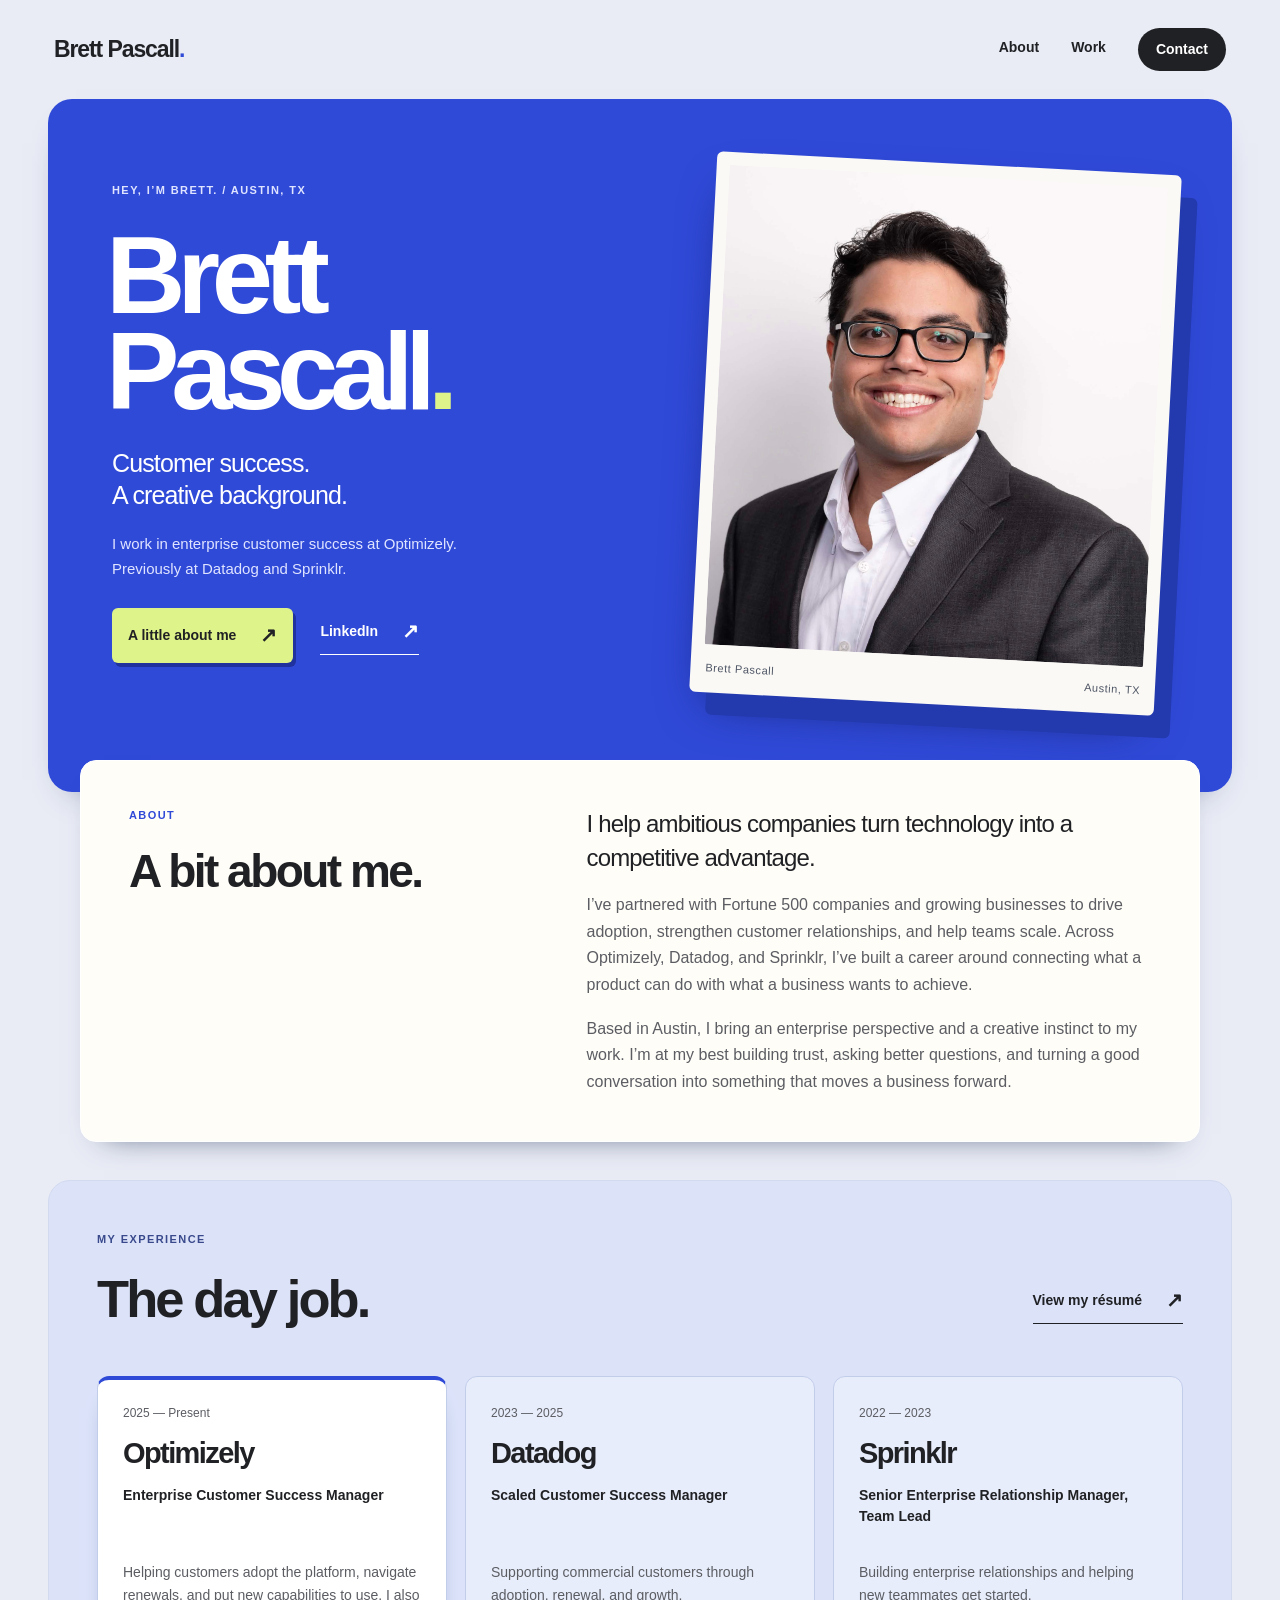
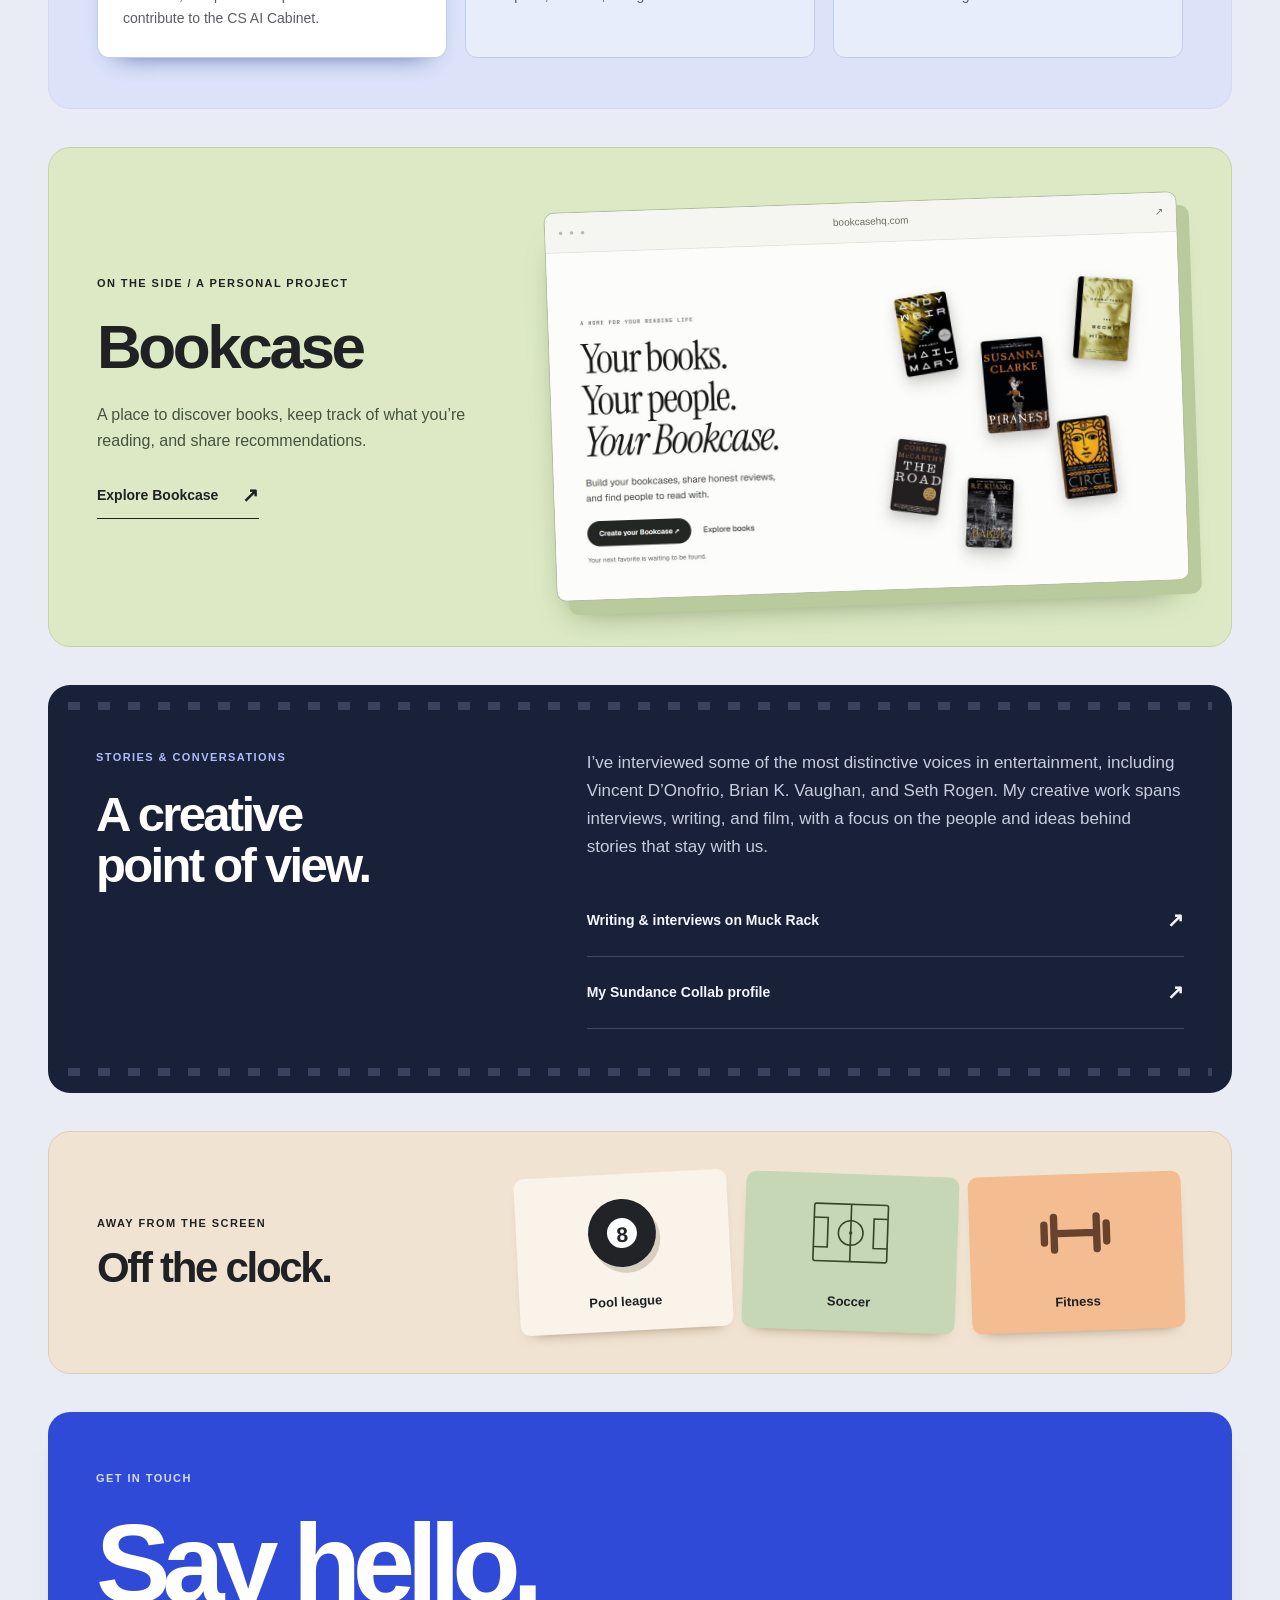
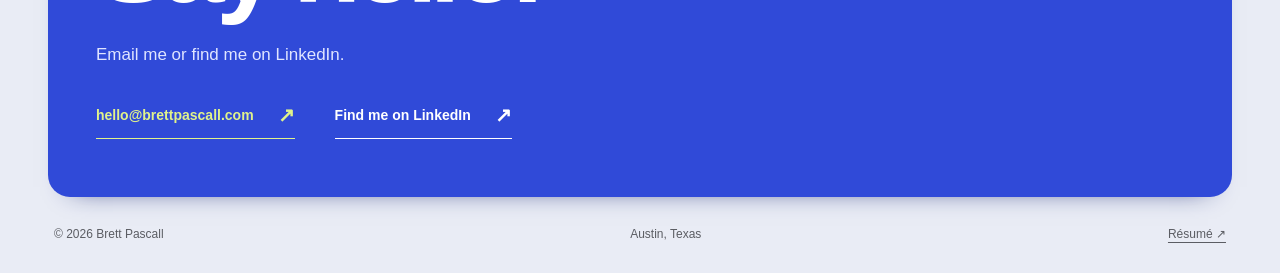
==== commit d3d07385: "Strengthen professional bio and creative section copy" ====
--- a/public/index.html
+++ b/public/index.html
@@ -19,6 +19,6 @@
   <body>
     <div id="app"></div><noscript><main><h1>Brett Pascall</h1><p>Customer success manager in Austin, Texas.</p><p><a href="mailto:hello@brettpascall.com">Get in touch</a> or <a href="https://www.linkedin.com/in/brett-pascall/">find me on LinkedIn</a>.</p><p>Enable JavaScript to view the full site.</p></main></noscript>
     <script src="js/data.js?v=20261107d"></script>
-    <script src="js/site.js?v=20261107d"></script>
+    <script src="js/site.js?v=20261108-copy"></script>
   </body>
 </html>
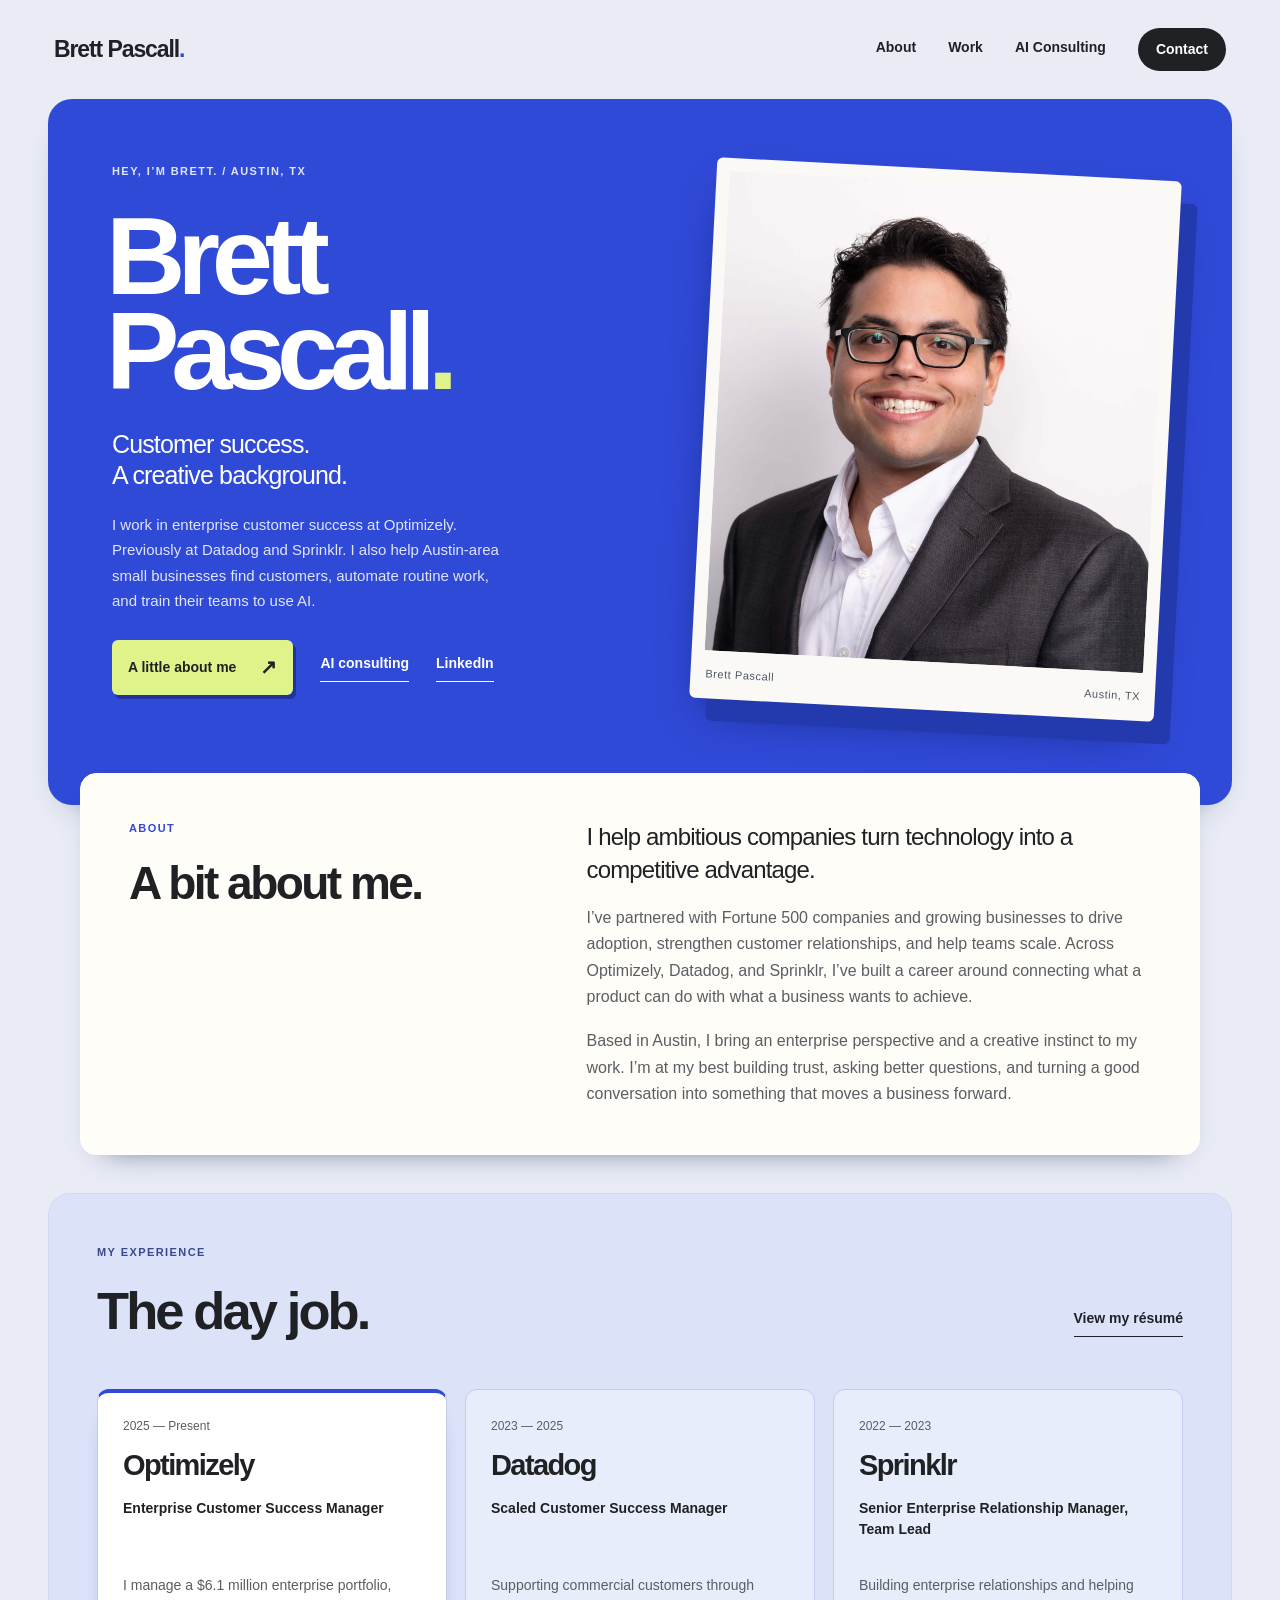
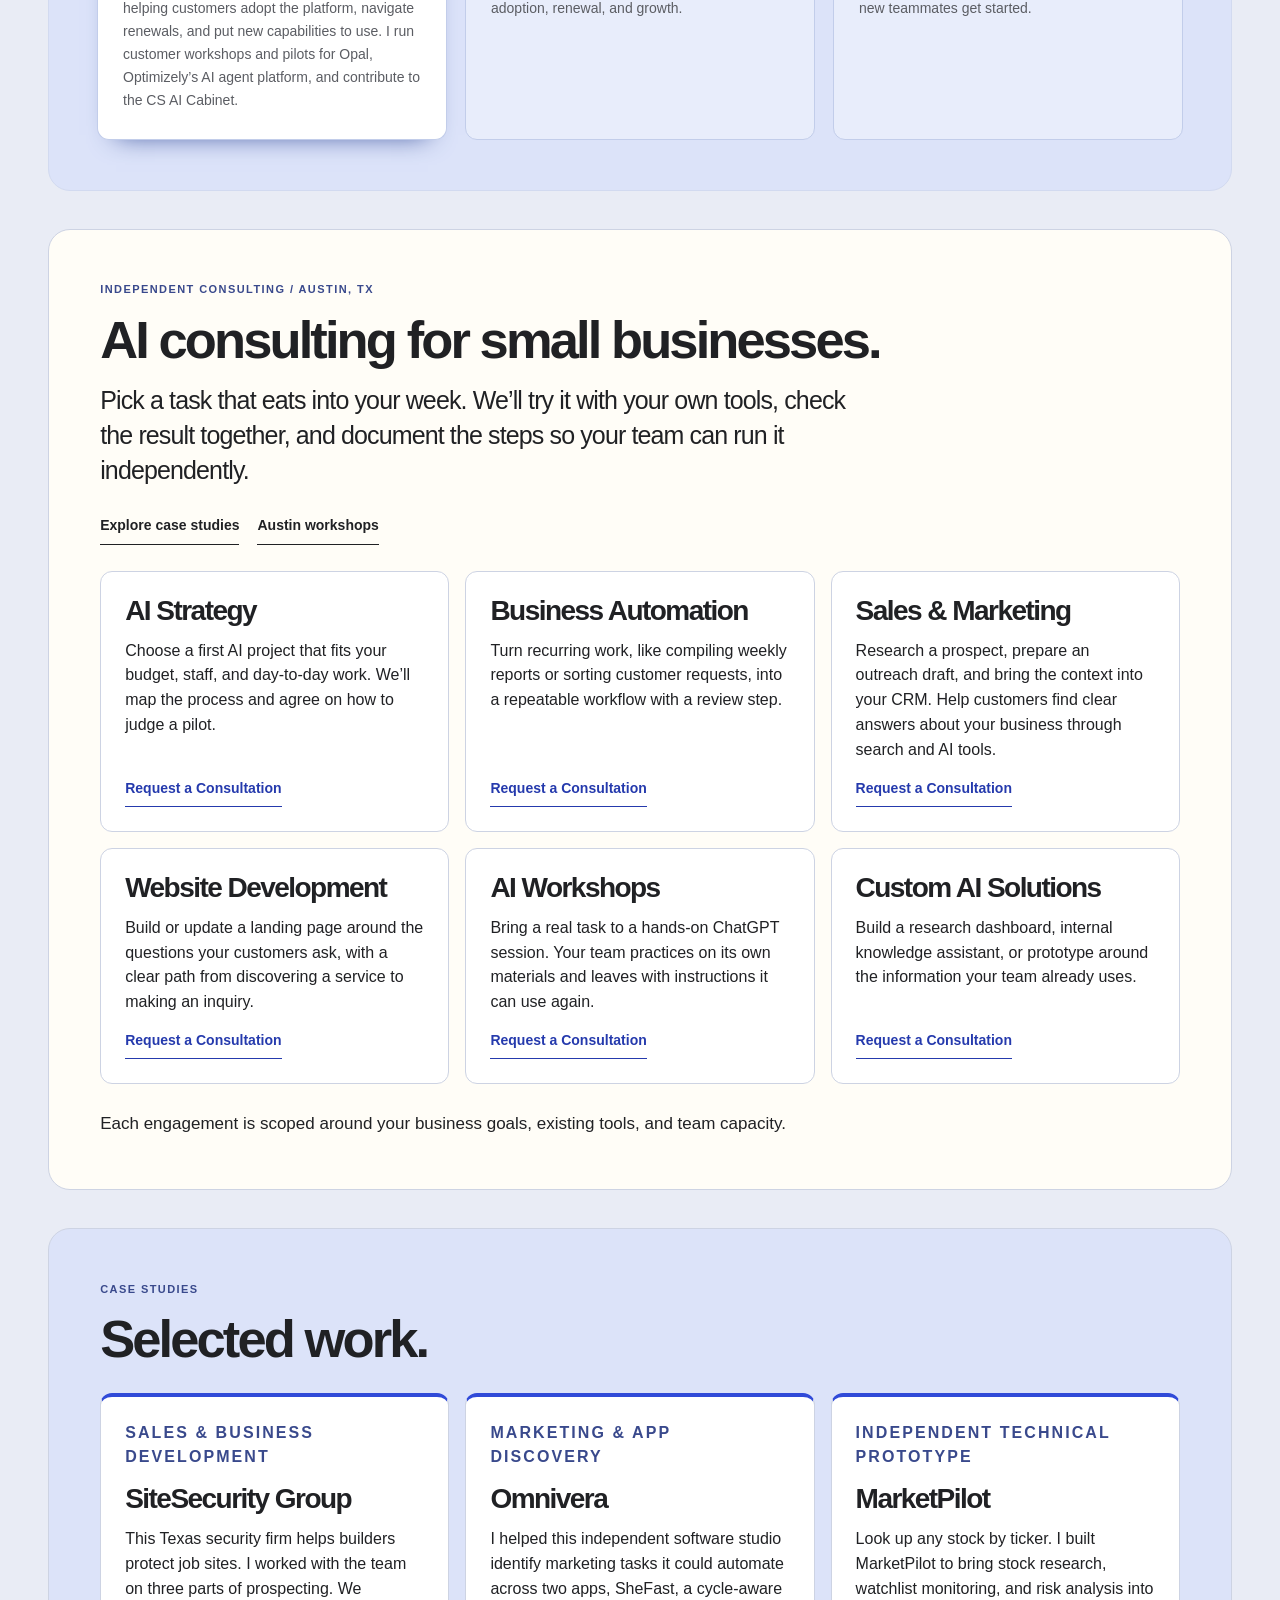
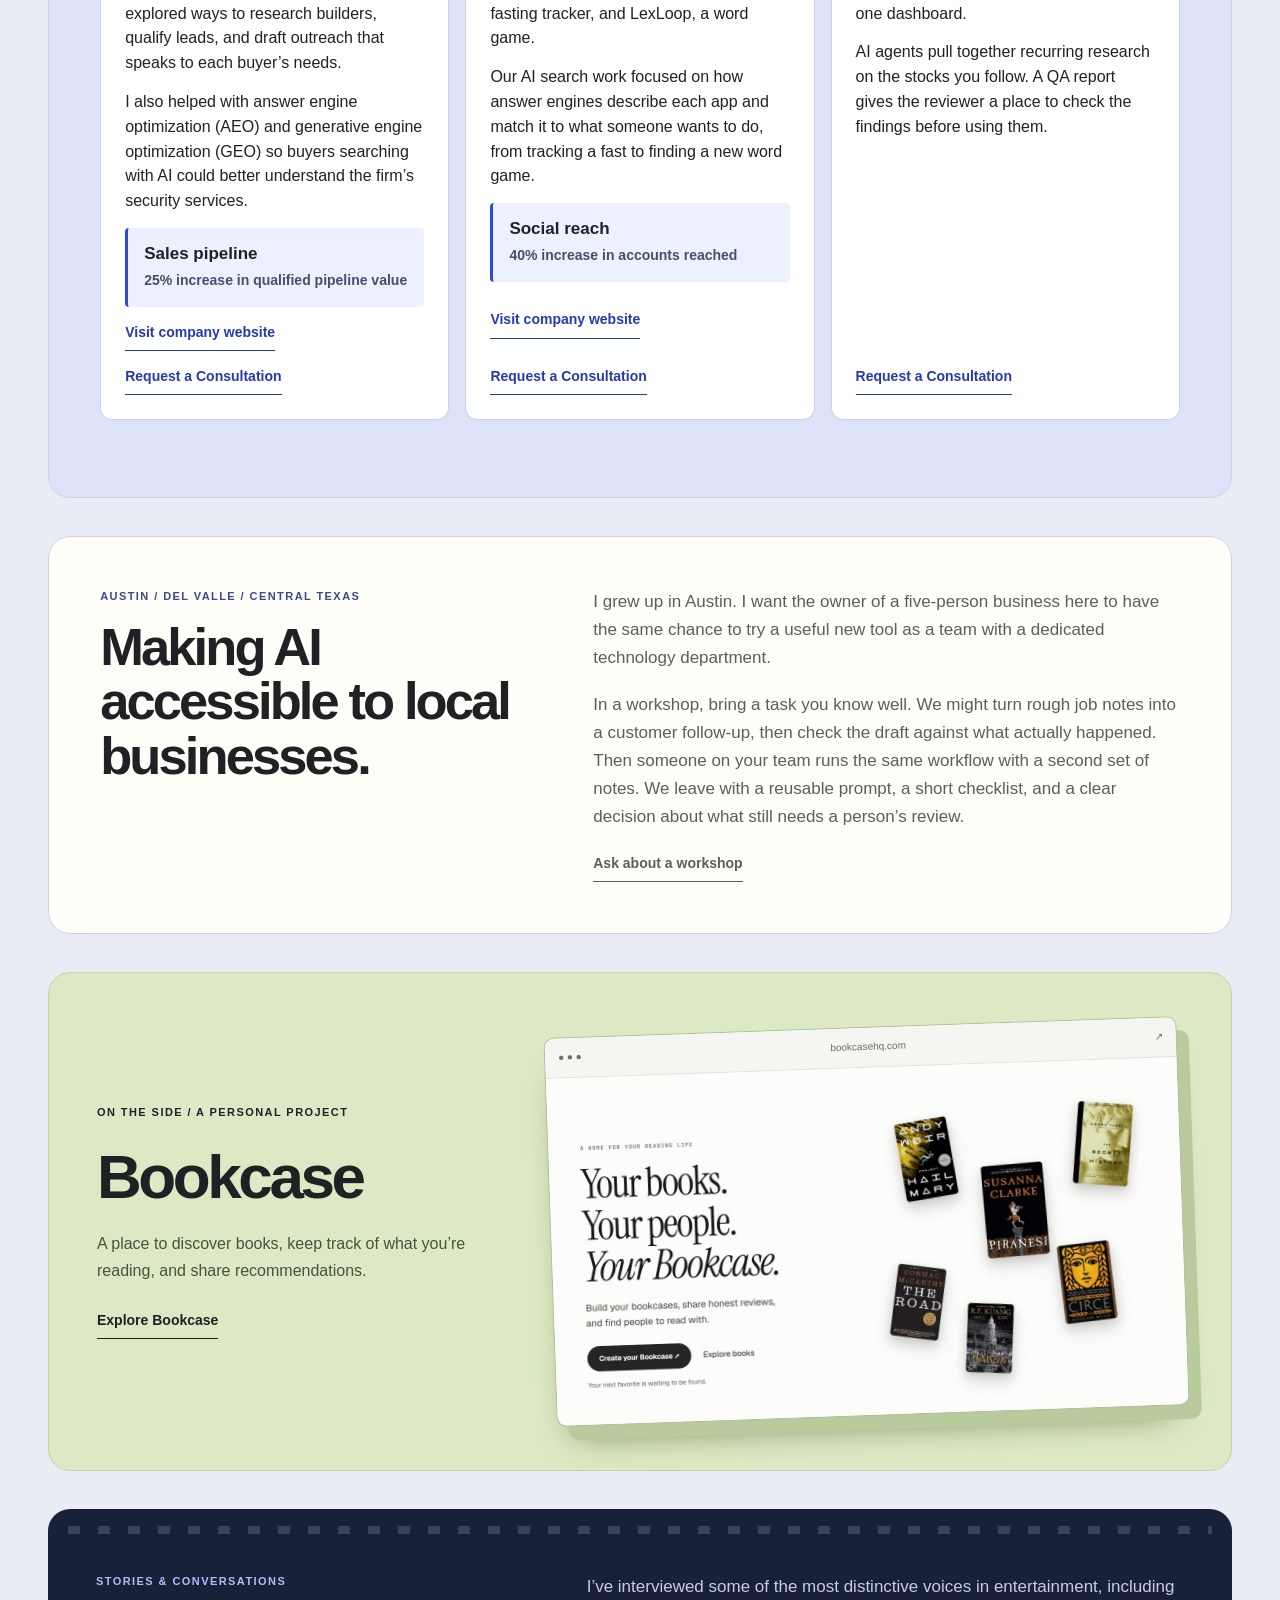
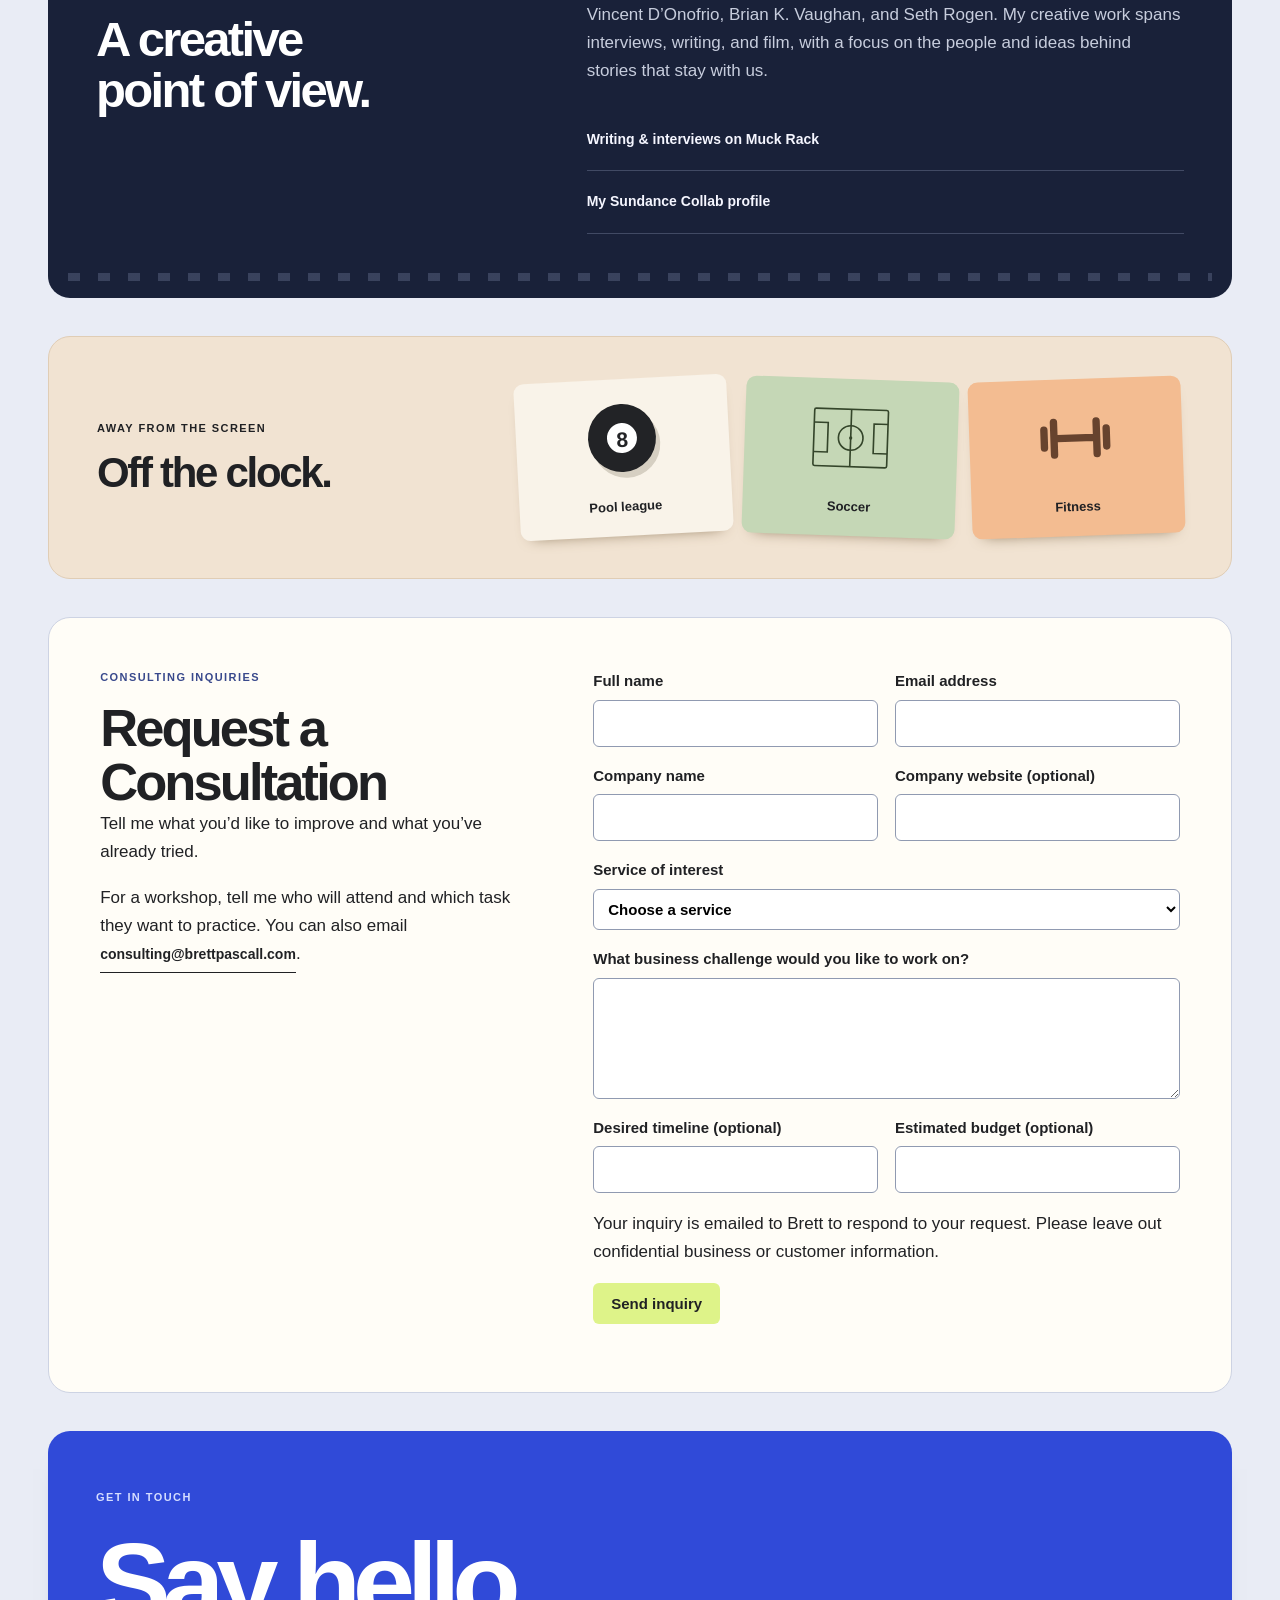
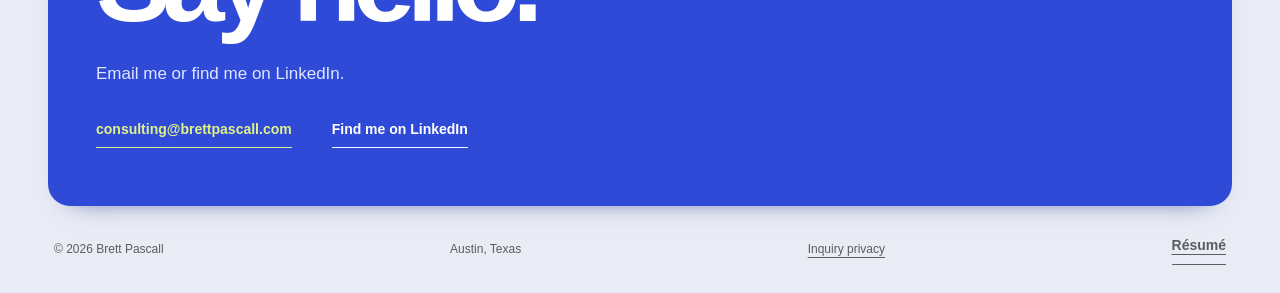
==== commit 0a8c4c70: "Publish Austin AI consulting, client outcomes, workshops and MarketPilot" ====
--- a/public/index.html
+++ b/public/index.html
@@ -3,11 +3,11 @@
   <head>
     <meta charset="utf-8">
     <meta name="viewport" content="width=device-width, initial-scale=1">
-    <title>Brett Pascall</title>
-    <meta name="description" content="Meet Brett Pascall, a customer success manager in Austin, Texas. Experience, personal projects, and a creative background.">
+    <title>Brett Pascall | Austin AI Consulting &amp; Customer Success</title>
+    <meta name="description" content="Brett Pascall helps Austin-area small businesses put AI to work through hands-on ChatGPT workshops, sales and marketing workflows, and custom research tools.">
     <link rel="canonical" href="https://brettpascall.com/">
-    <meta property="og:title" content="Brett Pascall">
-    <meta property="og:description" content="Customer success, a creative background, and life in Austin, Texas.">
+    <meta property="og:title" content="Brett Pascall | Austin AI Consulting &amp; Customer Success">
+    <meta property="og:description" content="Brett Pascall helps Austin-area small businesses put AI to work through hands-on ChatGPT workshops, sales and marketing workflows, and custom research tools.">
     <meta property="og:type" content="website">
     <meta property="og:url" content="https://brettpascall.com/">
     <meta property="og:image" content="https://brettpascall.com/assets/brett-pascall.jpg">
@@ -15,10 +15,77 @@
     <link rel="icon" href="data:image/svg+xml,%3Csvg xmlns='http://www.w3.org/2000/svg' viewBox='0 0 64 64'%3E%3Crect width='64' height='64' rx='14' fill='%231d1b18'/%3E%3Ctext x='32' y='39' text-anchor='middle' font-family='Georgia,serif' font-size='24' fill='%23fff'%3EBP%3C/text%3E%3C/svg%3E">
     <link rel="stylesheet" href="styles.css?v=20261107d">
     <link rel="stylesheet" href="depth.css?v=20261107d">
-  </head>
-  <body>
-    <div id="app"></div><noscript><main><h1>Brett Pascall</h1><p>Customer success manager in Austin, Texas.</p><p><a href="mailto:hello@brettpascall.com">Get in touch</a> or <a href="https://www.linkedin.com/in/brett-pascall/">find me on LinkedIn</a>.</p><p>Enable JavaScript to view the full site.</p></main></noscript>
-    <script src="js/data.js?v=20261107d"></script>
-    <script src="js/site.js?v=20261108-copy"></script>
-  </body>
-</html>
+  <style>
+.addition{background:#fffdf7;border:1px solid var(--line);border-radius:22px;margin:38px 0;padding:clamp(24px,4vw,52px)}.addition .eyebrow{color:#39498c;margin-bottom:15px}.addition h2{max-width:850px}.addition .lead{max-width:770px;margin:16px 0 26px}.tiles{display:grid;grid-template-columns:repeat(3,minmax(0,1fr));gap:16px;margin:26px 0}.tile{background:white;border:1px solid var(--line);border-radius:12px;padding:24px;display:flex;flex-direction:column;align-items:flex-start;gap:14px}.tile h3{font-size:28px}.tile p{font-size:16px;line-height:1.55}.tile .text-link{margin-top:auto;color:#253aad}.cases{background:#dce3f9}.cases .tile{border-top:4px solid var(--blue)}.tile details{width:100%}summary{cursor:pointer;font-weight:650}details p{padding:12px 0;font-size:16px}.cta{display:inline-block;border:0;border-radius:6px;background:#def389;color:#202124;padding:12px 18px;font:600 15px Arial;cursor:pointer}.form{display:grid;grid-template-columns:1fr 1fr;gap:17px}.form label{display:grid;gap:6px;font-weight:600;font-size:15px}.form input,.form select,.form textarea{font:inherit;width:100%;min-width:0;background:white;border:1px solid #909ab1;border-radius:6px;padding:10px}.wide{grid-column:1/-1}.review{padding:18px 0;color:#444c61}.review blockquote{margin:12px 0;border-left:3px solid var(--blue);padding-left:18px}.subnav{display:flex;gap:18px;flex-wrap:wrap;margin:18px 0}.site-footer{flex-wrap:wrap}.form button{justify-self:start}.contact a{overflow-wrap:anywhere}@media(max-width:810px){.tiles{grid-template-columns:1fr 1fr}}@media(max-width:650px){.tiles,.form{grid-template-columns:1fr}.site-nav{flex-wrap:wrap;gap:8px}.site-nav nav{flex-wrap:wrap;gap:14px}.addition{margin:22px 0}.site-nav nav a{font-size:14px}.contact-links{flex-wrap:wrap}}
+.case-result{width:100%;padding:15px 16px;background:#edf1ff;border-left:3px solid var(--blue);border-radius:4px}.case-result h4{margin:0 0 5px;font-size:17px;line-height:1.3}.case-result p{font-size:14px;color:#43506d}.cases .tile .eyebrow{margin:0}.cases .tile p+p{margin-top:0}</style>
+<script type="application/ld+json">{"@context":"https://schema.org","@type":"ProfilePage","mainEntity":{"@type":"Person","name":"Brett Pascall","url":"https://brettpascall.com/","sameAs":["https://www.linkedin.com/in/brett-pascall/"],"knowsAbout":["AI workshops","Business automation","Customer success"]}}</script></head>
+<body><div id="app"><a class="skip-link" href="#main">Skip to content</a><header class="site-nav"><a class="brand" href="#main">Brett Pascall<span class="brand-dot">.</span></a><nav aria-label="Primary navigation"><a href="#about">About</a><a href="#work">Work</a><a href="#consulting">AI Consulting</a><a href="#contact">Contact</a></nav></header><main id="main" tabindex="-1"><section class="hero"><div class="hero-copy"><p class="eyebrow">Hey, I’m Brett. / Austin, TX</p><h1>Brett<br>Pascall<span class="accent">.</span></h1><p class="hero-intro">Customer success.<br class="desktop-break"> A creative background.</p><p class="hero-note">I work in enterprise customer success at Optimizely. Previously at Datadog and Sprinklr. I also help Austin-area small businesses find customers, automate routine work, and train their teams to use AI.</p><div class="hero-links"><a class="text-link" href="#about">A little about me <span>↗</span></a><a class="text-link" href="#consulting">AI consulting</a><a class="text-link" href="https://www.linkedin.com/in/brett-pascall/">LinkedIn</a></div></div><figure class="portrait"><img src="assets/brett-pascall.jpg" alt="Brett Pascall smiling in a charcoal jacket and white shirt"><figcaption>Brett Pascall <span>Austin, TX</span></figcaption></figure></section>
+<section class="section section-grid" id="about"><div><p class="eyebrow">About</p><h2>A bit about me.</h2></div><div class="prose"><p class="lead">I help ambitious companies turn technology into a competitive advantage.</p><p>I’ve partnered with Fortune 500 companies and growing businesses to drive adoption, strengthen customer relationships, and help teams scale. Across Optimizely, Datadog, and Sprinklr, I’ve built a career around connecting what a product can do with what a business wants to achieve.</p><p>Based in Austin, I bring an enterprise perspective and a creative instinct to my work. I’m at my best building trust, asking better questions, and turning a good conversation into something that moves a business forward.</p></div></section>
+<section class="section section-grid" id="work"><div><p class="eyebrow">My experience</p><h2>The day job.</h2><a class="text-link" href="#/resume">View my résumé</a></div><div class="experience-list"><article class="job"><div class="job-heading"><h3>Optimizely</h3><span>2025 — Present</span></div><p class="job-role">Enterprise Customer Success Manager</p><p>I manage a $6.1 million enterprise portfolio, helping customers adopt the platform, navigate renewals, and put new capabilities to use. I run customer workshops and pilots for Opal, Optimizely’s AI agent platform, and contribute to the CS AI Cabinet.</p></article><article class="job"><div class="job-heading"><h3>Datadog</h3><span>2023 — 2025</span></div><p class="job-role">Scaled Customer Success Manager</p><p>Supporting commercial customers through adoption, renewal, and growth.</p></article><article class="job"><div class="job-heading"><h3>Sprinklr</h3><span>2022 — 2023</span></div><p class="job-role">Senior Enterprise Relationship Manager, Team Lead</p><p>Building enterprise relationships and helping new teammates get started.</p></article></div></section>
+<section id="consulting" class="addition"><p class="eyebrow">Independent consulting / Austin, TX</p><h2>AI consulting for small businesses.</h2><p class="lead">Pick a task that eats into your week. We’ll try it with your own tools, check the result together, and document the steps so your team can run it independently.</p><div class="subnav"><a class="text-link" href="#cases">Explore case studies</a><a class="text-link" href="#community">Austin workshops</a></div><div class="tiles"><article class="tile"><h3>AI Strategy</h3><p>Choose a first AI project that fits your budget, staff, and day-to-day work. We’ll map the process and agree on how to judge a pilot.</p><a href="#inquiry" class="text-link" data-service="AI Strategy">Request a Consultation</a></article><article class="tile"><h3>Business Automation</h3><p>Turn recurring work, like compiling weekly reports or sorting customer requests, into a repeatable workflow with a review step.</p><a href="#inquiry" class="text-link" data-service="Business Automation">Request a Consultation</a></article><article class="tile"><h3>Sales & Marketing</h3><p>Research a prospect, prepare an outreach draft, and bring the context into your CRM. Help customers find clear answers about your business through search and AI tools.</p><a href="#inquiry" class="text-link" data-service="Sales & Marketing">Request a Consultation</a></article><article class="tile"><h3>Website Development</h3><p>Build or update a landing page around the questions your customers ask, with a clear path from discovering a service to making an inquiry.</p><a href="#inquiry" class="text-link" data-service="Website Development">Request a Consultation</a></article><article class="tile"><h3>AI Workshops</h3><p>Bring a real task to a hands-on ChatGPT session. Your team practices on its own materials and leaves with instructions it can use again.</p><a href="#inquiry" class="text-link" data-service="AI Workshops">Request a Consultation</a></article><article class="tile"><h3>Custom AI Solutions</h3><p>Build a research dashboard, internal knowledge assistant, or prototype around the information your team already uses.</p><a href="#inquiry" class="text-link" data-service="Custom AI Solutions">Request a Consultation</a></article></div><p>Each engagement is scoped around your business goals, existing tools, and team capacity.</p></section>
+<section id="cases" class="addition cases" aria-labelledby="case-heading"><p class="eyebrow">Case studies</p><h2 id="case-heading">Selected work.</h2>
+<div class="tiles">
+<article class="tile"><p class="eyebrow">Sales &amp; business development</p><h3>SiteSecurity Group</h3>
+<p>This Texas security firm helps builders protect job sites. I worked with the team on three parts of prospecting. We explored ways to research builders, qualify leads, and draft outreach that speaks to each buyer’s needs.</p>
+<p>I also helped with answer engine optimization (AEO) and generative engine optimization (GEO) so buyers searching with AI could better understand the firm’s security services.</p>
+<div class="case-result"><h4>Sales pipeline</h4><p><strong>25% increase in qualified pipeline value</strong></p></div>
+<a class="text-link" href="https://sitesecurity.group/">Visit company website</a><a href="#inquiry" class="text-link">Request a Consultation</a></article>
+<article class="tile"><p class="eyebrow">Marketing &amp; app discovery</p><h3>Omnivera</h3>
+<p>I helped this independent software studio identify marketing tasks it could automate across two apps, SheFast, a cycle-aware fasting tracker, and LexLoop, a word game.</p>
+<p>Our AI search work focused on how answer engines describe each app and match it to what someone wants to do, from tracking a fast to finding a new word game.</p>
+<div class="case-result"><h4>Social reach</h4><p><strong>40% increase in accounts reached</strong></p></div>
+<a class="text-link" href="https://omniverahq.com/">Visit company website</a><a href="#inquiry" class="text-link">Request a Consultation</a></article>
+<article class="tile"><p class="eyebrow">Independent technical prototype</p><h3>MarketPilot</h3>
+<p>Look up any stock by ticker. I built MarketPilot to bring stock research, watchlist monitoring, and risk analysis into one dashboard.</p>
+<p>AI agents pull together recurring research on the stocks you follow. A QA report gives the reviewer a place to check the findings before using them.</p>
+<a href="#inquiry" class="text-link">Request a Consultation</a></article>
+</div></section>
+<section id="community" class="addition section-grid"><div><p class="eyebrow">Austin / Del Valle / Central Texas</p><h2>Making AI accessible to local businesses.</h2></div><div class="prose"><p>I grew up in Austin. I want the owner of a five-person business here to have the same chance to try a useful new tool as a team with a dedicated technology department.</p><p>In a workshop, bring a task you know well. We might turn rough job notes into a customer follow-up, then check the draft against what actually happened. Then someone on your team runs the same workflow with a second set of notes. We leave with a reusable prompt, a short checklist, and a clear decision about what still needs a person’s review.</p><p><a class="text-link" href="#inquiry" data-service="AI Workshops">Ask about a workshop</a></p></div></section>
+<section id="projects" class="section section-grid"><div class="project-copy"><p class="eyebrow">On the side / A personal project</p><h2>Bookcase</h2><p>A place to discover books, keep track of what you’re reading, and share recommendations.</p><a class="text-link" href="https://bookcasehq.com/">Explore Bookcase</a></div><a href="https://bookcasehq.com/" class="project-preview"><div class="browser-bar"><span>● ● ●</span><span>bookcasehq.com</span><span>↗</span></div><img src="assets/bookcase-preview.jpg" alt="Bookcase homepage with book covers"></a></section>
+<section id="media" class="section section-grid"><div><p class="eyebrow">Stories & conversations</p><h2>A creative<br>point of view.</h2></div><div class="prose"><p>I’ve interviewed some of the most distinctive voices in entertainment, including Vincent D’Onofrio, Brian K. Vaughan, and Seth Rogen. My creative work spans interviews, writing, and film, with a focus on the people and ideas behind stories that stay with us.</p><div class="profile-links"><a class="text-link" href="https://muckrack.com/brett-pascall/articles">Writing & interviews on Muck Rack</a><a class="text-link" href="https://collab.sundance.org/people/Brett-Pascall-1617246437">My Sundance Collab profile</a></div></div></section>
+<section class="section section-grid outside"><div><p class="eyebrow">Away from the screen</p><h2>Off the clock.</h2></div><ul class="hobbies"><li class="hobby hobby--pool"><span class="pool-ball"><span>8</span></span><span>Pool league</span></li><li class="hobby hobby--soccer"><svg class="soccer-mark" viewBox="0 0 100 80" fill="none" aria-hidden="true"><rect x="5" y="5" width="90" height="70" rx="2"/><path d="M50 5v70M5 22h17v36H5m90-36H78v36h17"/><circle cx="50" cy="40" r="15"/><circle cx="50" cy="40" r="2" fill="currentColor" stroke="none"/></svg><span>Soccer</span></li><li class="hobby hobby--fitness"><svg class="fitness-mark" viewBox="0 0 100 80" fill="none" aria-hidden="true"><path d="M28 40h44M12 29v22m12-31v40m52-40v40m12-31v22"/></svg><span>Fitness</span></li></ul></section>
+<section id="inquiry" class="addition section-grid"><div><p class="eyebrow">Consulting inquiries</p><h2>Request a Consultation</h2><p>Tell me what you’d like to improve and what you’ve already tried.</p><p>For a workshop, tell me who will attend and which task they want to practice. You can also email <a class="text-link" href="mailto:consulting@brettpascall.com">consulting@brettpascall.com</a>.</p></div><form class="form" action="/api/consultation" method="post"><label hidden style="display:none">Fax<input name="fax" tabindex="-1" autocomplete="off"></label><label>Full name<input name="name" maxlength="120" autocomplete="name" type="text" required></label><label>Email address<input name="email" maxlength="254" autocomplete="email" type="email" required></label><label>Company name<input name="company" maxlength="180" autocomplete="organization" type="text" required></label><label>Company website (optional)<input name="website" maxlength="500" type="url" ></label><label class="wide">Service of interest<select name="service" id="service" required><option value="">Choose a service</option><option>AI Strategy</option><option>Business Automation</option><option>Sales & Marketing</option><option>Website Development</option><option>AI Workshops</option><option>Custom AI Solutions</option><option>General Consulting</option><option>Community Partnerships</option><option>Other</option></select></label><label class="wide">What business challenge would you like to work on?<textarea name="challenge" maxlength="4000" rows="4" required></textarea></label><label>Desired timeline (optional)<input name="timeline" maxlength="120" type="text" ></label><label>Estimated budget (optional)<input name="budget" maxlength="120" type="text" ></label><p class="wide" id="privacy">Your inquiry is emailed to Brett to respond to your request. Please leave out confidential business or customer information.</p><button class="cta wide" type="submit">Send inquiry</button><p class="wide" id="status" role="status"></p></form></section><section id="contact" class="contact"><p class="eyebrow">Get in touch</p><h2>Say hello.</h2><p>Email me or find me on LinkedIn.</p><div class="contact-links"><a class="text-link" href="mailto:consulting@brettpascall.com">consulting@brettpascall.com</a><a class="text-link" href="https://www.linkedin.com/in/brett-pascall/">Find me on LinkedIn</a></div></section>
+</main><footer class="site-footer"><span>© 2026 Brett Pascall</span><span>Austin, Texas</span><a href="#privacy">Inquiry privacy</a><a class="text-link" href="#/resume">Résumé</a></footer></div>
+<script>const legacyRoute = () => /^#\/(resume|writing)(?:[/?]|$)/.test(location.hash);
+const startedOnLegacyPage = legacyRoute();
+addEventListener('hashchange', () => {
+  if (legacyRoute() !== startedOnLegacyPage) location.reload();
+  else scrollToLegacySection();
+});
+function scrollToLegacySection() {
+  if (location.hash.startsWith('#/?')) {
+    const section = new URLSearchParams(location.hash.slice(3)).get('section');
+    document.getElementById(section)?.scrollIntoView();
+  }
+}
+if (startedOnLegacyPage) {
+  for (const file of ['js/data.js?v=20261107d','js/site.js?v=20261108-resume']) {
+    const script = document.createElement('script');
+    script.async = false;
+    script.src = file;
+    document.body.append(script);
+  }
+} else {
+  scrollToLegacySection();
+  const form = document.querySelector('form.form');
+  for (const a of document.querySelectorAll('[data-service]')) {
+    a.addEventListener('click',()=>{ form.elements.service.value = a.dataset.service; });
+  }
+  form.addEventListener('submit', async event => {
+    event.preventDefault();
+    const button = form.querySelector('button[type=submit]');
+    if (button.disabled) return;
+    button.disabled = true;
+    const status = document.getElementById('status');
+    status.textContent = 'Sending your inquiry…';
+    try {
+      const response = await fetch(form.action, {method:'POST', body:new URLSearchParams(new FormData(form))});
+      if (!response.headers.get('Content-Type')?.startsWith('text/plain')) throw Error('Unexpected response');
+      status.textContent = await response.text();
+      if (response.ok) form.reset();
+    } catch {
+      status.textContent = 'Delivery could not be confirmed. Please email consulting@brettpascall.com directly.';
+    } finally { button.disabled = false; }
+  });
+}
+</script></body></html>
